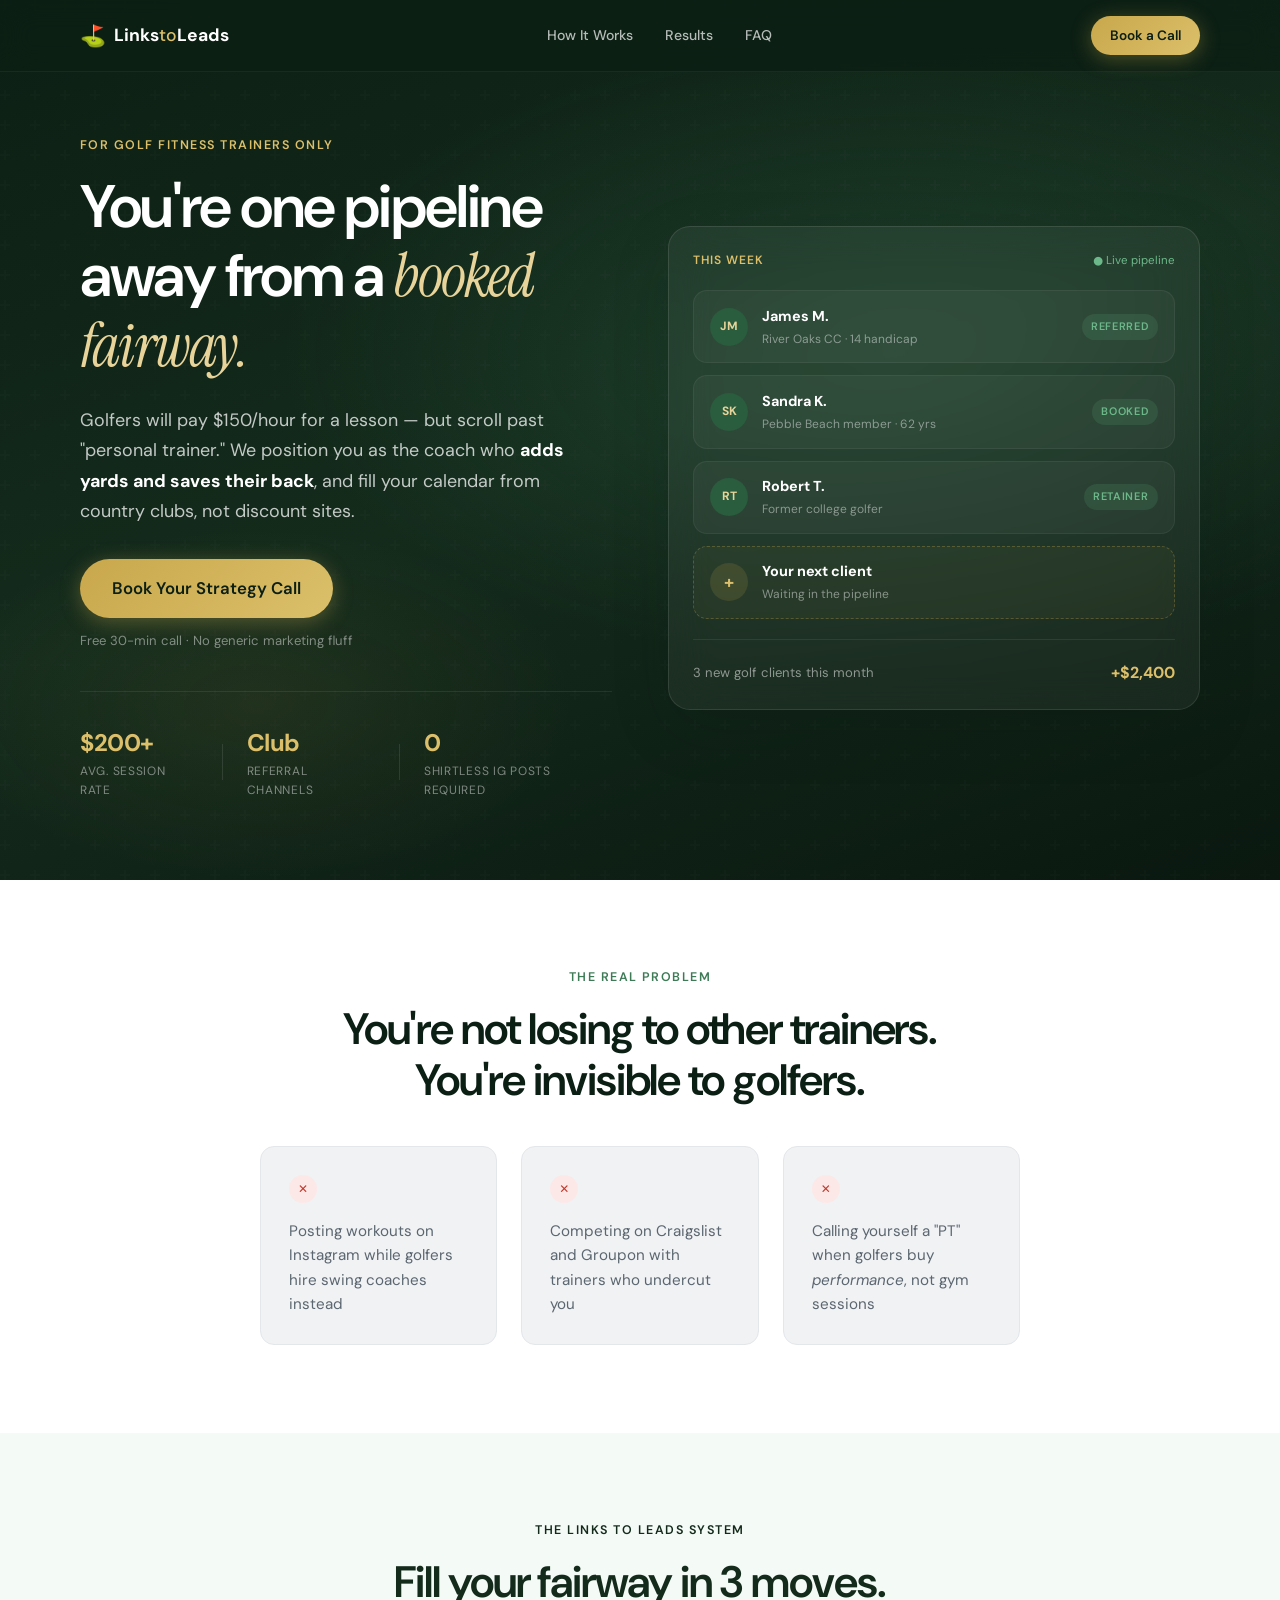
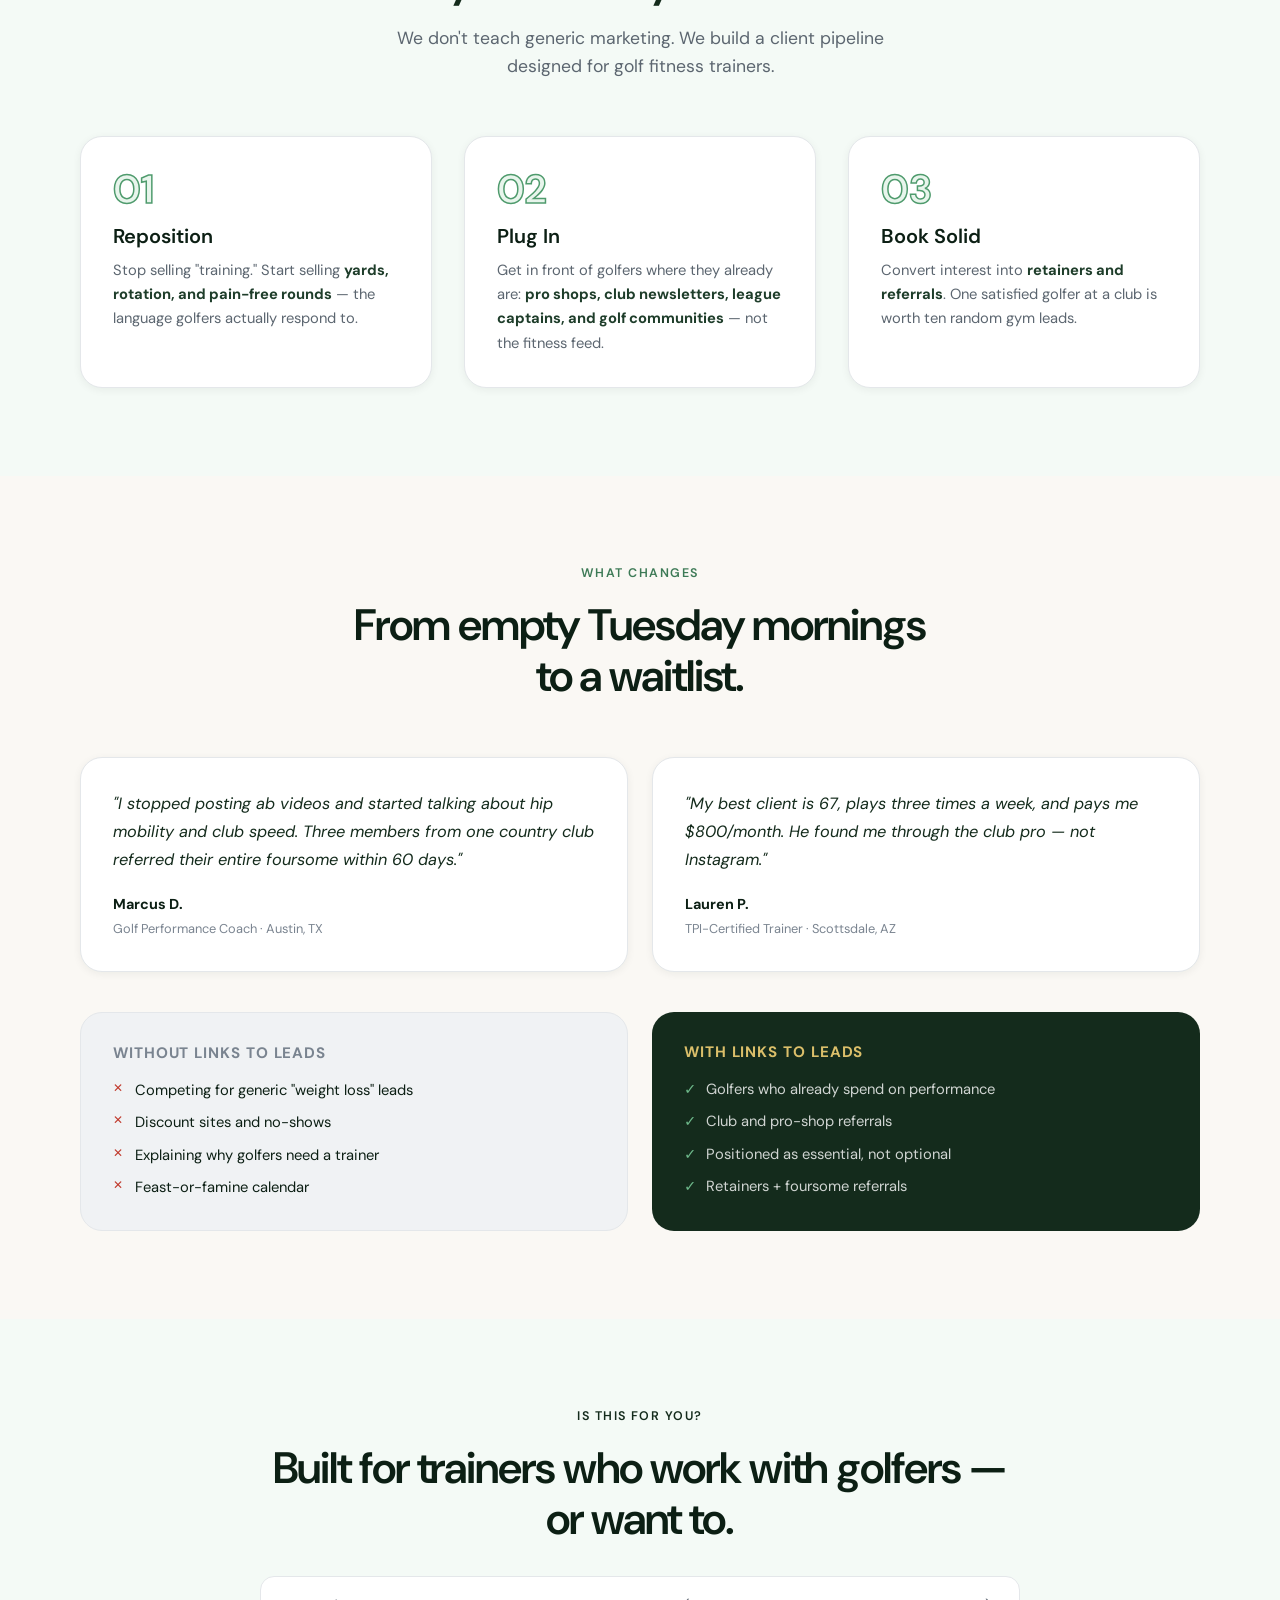
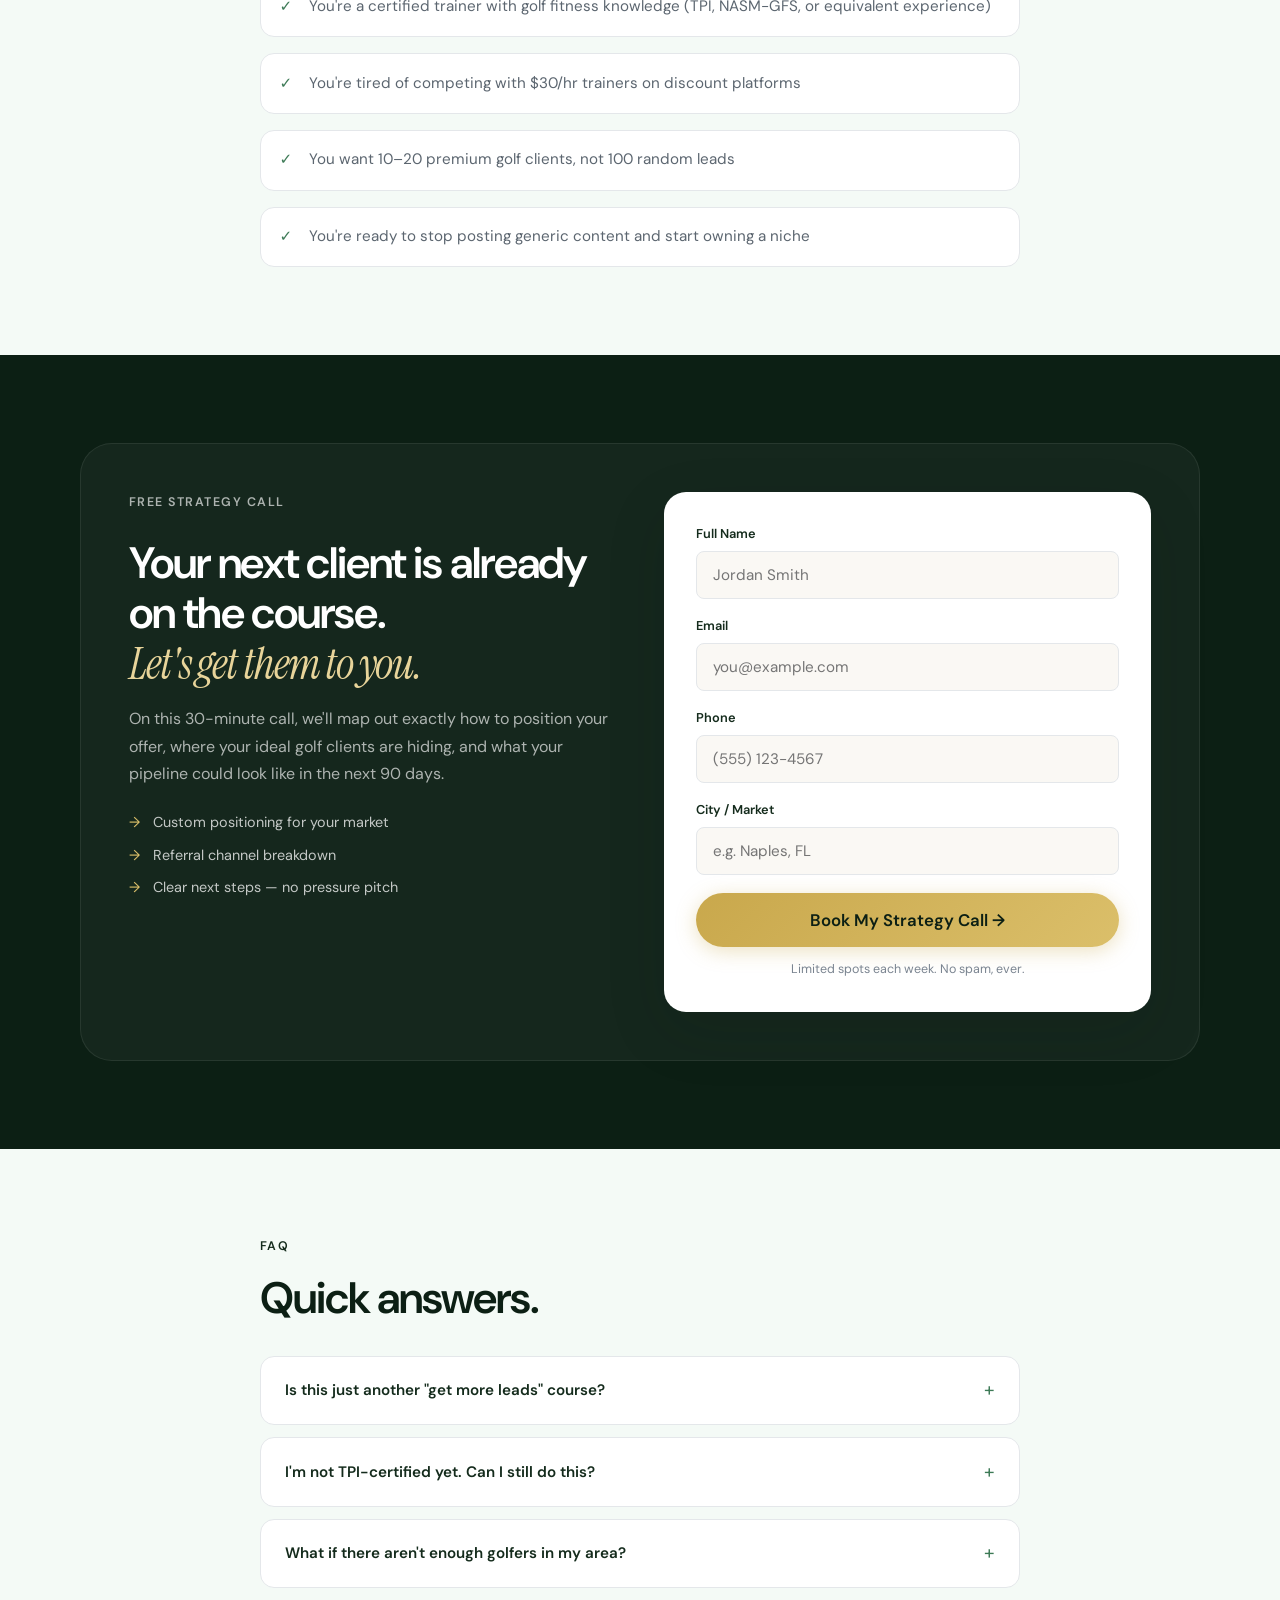
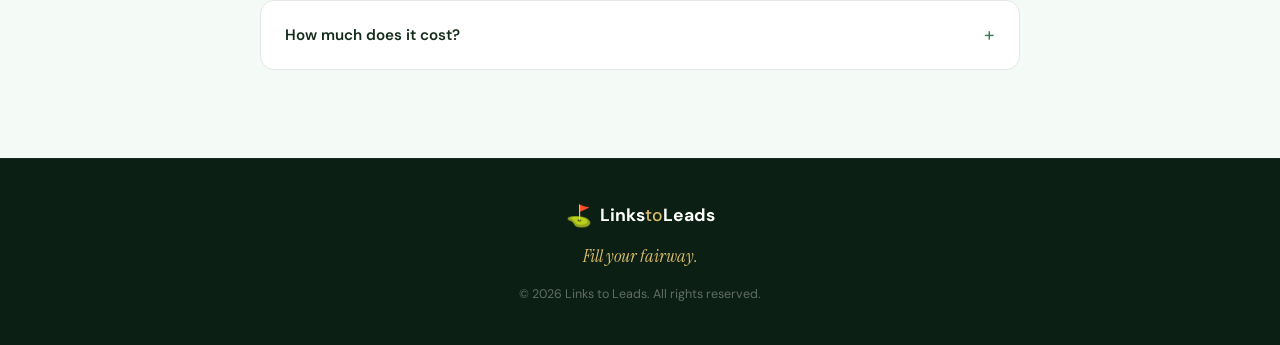
==== index.html @ 36ac4deb "Add Links to Leads golf trainer landing page. Static site with Vercel deploy config for public hosti" ====
<!DOCTYPE html>
<html lang="en">
<head>
  <meta charset="UTF-8" />
  <meta name="viewport" content="width=device-width, initial-scale=1.0" />
  <meta name="description" content="Links to Leads helps golf fitness trainers fill their roster with golfers who pay premium — from country clubs, not Craigslist." />
  <title>Links to Leads — Fill Your Fairway</title>
  <link rel="preconnect" href="https://fonts.googleapis.com" />
  <link rel="preconnect" href="https://fonts.gstatic.com" crossorigin />
  <link href="https://fonts.googleapis.com/css2?family=DM+Sans:ital,opsz,wght@0,9..40,400;0,9..40,500;0,9..40,600;0,9..40,700;1,9..40,400&family=Instrument+Serif:ital@0;1&display=swap" rel="stylesheet" />
  <link rel="stylesheet" href="styles.css" />
</head>
<body>
  <header class="site-header">
    <div class="container header-inner">
      <a href="#" class="logo">
        <span class="logo-mark" aria-hidden="true">⛳</span>
        <span class="logo-text">Links<span class="logo-accent">to</span>Leads</span>
      </a>
      <nav class="nav" aria-label="Primary">
        <a href="#how-it-works">How It Works</a>
        <a href="#proof">Results</a>
        <a href="#faq">FAQ</a>
      </nav>
      <a href="#book" class="btn btn-sm btn-primary header-cta">Book a Call</a>
    </div>
  </header>

  <main>
    <!-- Hero -->
    <section class="hero">
      <div class="hero-bg" aria-hidden="true"></div>
      <div class="container hero-grid">
        <div class="hero-copy">
          <p class="eyebrow">For Golf Fitness Trainers Only</p>
          <h1>You're one pipeline away from a <em>booked fairway.</em></h1>
          <p class="hero-sub">
            Golfers will pay $150/hour for a lesson — but scroll past "personal trainer."
            We position you as the coach who <strong>adds yards and saves their back</strong>,
            and fill your calendar from country clubs, not discount sites.
          </p>
          <div class="hero-cta">
            <a href="#book" class="btn btn-primary btn-lg">Book Your Strategy Call</a>
            <p class="cta-note">Free 30-min call · No generic marketing fluff</p>
          </div>
          <div class="hero-stats">
            <div class="stat">
              <span class="stat-num">$200+</span>
              <span class="stat-label">avg. session rate</span>
            </div>
            <div class="stat-divider" aria-hidden="true"></div>
            <div class="stat">
              <span class="stat-num">Club</span>
              <span class="stat-label">referral channels</span>
            </div>
            <div class="stat-divider" aria-hidden="true"></div>
            <div class="stat">
              <span class="stat-num">0</span>
              <span class="stat-label">shirtless IG posts required</span>
            </div>
          </div>
        </div>
        <div class="hero-visual">
          <div class="hero-card">
            <div class="card-header">
              <span class="card-badge">This Week</span>
              <span class="card-live">● Live pipeline</span>
            </div>
            <ul class="lead-list">
              <li>
                <span class="lead-avatar">JM</span>
                <div class="lead-info">
                  <strong>James M.</strong>
                  <span>River Oaks CC · 14 handicap</span>
                </div>
                <span class="lead-tag">Referred</span>
              </li>
              <li>
                <span class="lead-avatar">SK</span>
                <div class="lead-info">
                  <strong>Sandra K.</strong>
                  <span>Pebble Beach member · 62 yrs</span>
                </div>
                <span class="lead-tag">Booked</span>
              </li>
              <li>
                <span class="lead-avatar">RT</span>
                <div class="lead-info">
                  <strong>Robert T.</strong>
                  <span>Former college golfer</span>
                </div>
                <span class="lead-tag">Retainer</span>
              </li>
              <li class="lead-ghost">
                <span class="lead-avatar">+</span>
                <div class="lead-info">
                  <strong>Your next client</strong>
                  <span>Waiting in the pipeline</span>
                </div>
              </li>
            </ul>
            <div class="card-footer">
              <span>3 new golf clients this month</span>
              <span class="card-revenue">+$2,400</span>
            </div>
          </div>
        </div>
      </div>
    </section>

    <!-- Problem -->
    <section class="problem section">
      <div class="container narrow">
        <p class="eyebrow eyebrow-dark">The Real Problem</p>
        <h2>You're not losing to other trainers.<br />You're invisible to golfers.</h2>
        <div class="problem-grid">
          <div class="problem-card">
            <span class="problem-icon" aria-hidden="true">✕</span>
            <p>Posting workouts on Instagram while golfers hire swing coaches instead</p>
          </div>
          <div class="problem-card">
            <span class="problem-icon" aria-hidden="true">✕</span>
            <p>Competing on Craigslist and Groupon with trainers who undercut you</p>
          </div>
          <div class="problem-card">
            <span class="problem-icon" aria-hidden="true">✕</span>
            <p>Calling yourself a "PT" when golfers buy <em>performance</em>, not gym sessions</p>
          </div>
        </div>
      </div>
    </section>

    <!-- Solution -->
    <section class="solution section section-alt" id="how-it-works">
      <div class="container">
        <div class="section-head">
          <p class="eyebrow">The Links to Leads System</p>
          <h2>Fill your fairway in 3 moves.</h2>
          <p class="section-sub">We don't teach generic marketing. We build a client pipeline designed for golf fitness trainers.</p>
        </div>
        <div class="steps">
          <article class="step">
            <span class="step-num">01</span>
            <h3>Reposition</h3>
            <p>Stop selling "training." Start selling <strong>yards, rotation, and pain-free rounds</strong> — the language golfers actually respond to.</p>
          </article>
          <article class="step">
            <span class="step-num">02</span>
            <h3>Plug In</h3>
            <p>Get in front of golfers where they already are: <strong>pro shops, club newsletters, league captains, and golf communities</strong> — not the fitness feed.</p>
          </article>
          <article class="step">
            <span class="step-num">03</span>
            <h3>Book Solid</h3>
            <p>Convert interest into <strong>retainers and referrals</strong>. One satisfied golfer at a club is worth ten random gym leads.</p>
          </article>
        </div>
      </div>
    </section>

    <!-- Social proof -->
    <section class="proof section" id="proof">
      <div class="container">
        <div class="section-head">
          <p class="eyebrow eyebrow-dark">What Changes</p>
          <h2>From empty Tuesday mornings<br />to a waitlist.</h2>
        </div>
        <div class="proof-grid">
          <blockquote class="testimonial">
            <p>"I stopped posting ab videos and started talking about hip mobility and club speed. Three members from one country club referred their entire foursome within 60 days."</p>
            <footer>
              <strong>Marcus D.</strong>
              <span>Golf Performance Coach · Austin, TX</span>
            </footer>
          </blockquote>
          <blockquote class="testimonial">
            <p>"My best client is 67, plays three times a week, and pays me $800/month. He found me through the club pro — not Instagram."</p>
            <footer>
              <strong>Lauren P.</strong>
              <span>TPI-Certified Trainer · Scottsdale, AZ</span>
            </footer>
          </blockquote>
        </div>
        <div class="compare">
          <div class="compare-col compare-before">
            <h4>Without Links to Leads</h4>
            <ul>
              <li>Competing for generic "weight loss" leads</li>
              <li>Discount sites and no-shows</li>
              <li>Explaining why golfers need a trainer</li>
              <li>Feast-or-famine calendar</li>
            </ul>
          </div>
          <div class="compare-col compare-after">
            <h4>With Links to Leads</h4>
            <ul>
              <li>Golfers who already spend on performance</li>
              <li>Club and pro-shop referrals</li>
              <li>Positioned as essential, not optional</li>
              <li>Retainers + foursome referrals</li>
            </ul>
          </div>
        </div>
      </div>
    </section>

    <!-- Who it's for -->
    <section class="audience section section-alt">
      <div class="container narrow">
        <p class="eyebrow">Is This For You?</p>
        <h2>Built for trainers who work with golfers —<br />or want to.</h2>
        <ul class="check-list">
          <li>You're a certified trainer with golf fitness knowledge (TPI, NASM-GFS, or equivalent experience)</li>
          <li>You're tired of competing with $30/hr trainers on discount platforms</li>
          <li>You want 10–20 premium golf clients, not 100 random leads</li>
          <li>You're ready to stop posting generic content and start owning a niche</li>
        </ul>
      </div>
    </section>

    <!-- CTA / Book -->
    <section class="cta-section section" id="book">
      <div class="container">
        <div class="cta-card">
          <div class="cta-copy">
            <p class="eyebrow">Free Strategy Call</p>
            <h2>Your next client is already on the course.<br /><em>Let's get them to you.</em></h2>
            <p>On this 30-minute call, we'll map out exactly how to position your offer, where your ideal golf clients are hiding, and what your pipeline could look like in the next 90 days.</p>
            <ul class="cta-perks">
              <li>Custom positioning for your market</li>
              <li>Referral channel breakdown</li>
              <li>Clear next steps — no pressure pitch</li>
            </ul>
          </div>
          <form class="book-form" id="book-form" action="#" method="POST">
            <div class="form-group">
              <label for="name">Full Name</label>
              <input type="text" id="name" name="name" placeholder="Jordan Smith" required />
            </div>
            <div class="form-group">
              <label for="email">Email</label>
              <input type="email" id="email" name="email" placeholder="you@example.com" required />
            </div>
            <div class="form-group">
              <label for="phone">Phone</label>
              <input type="tel" id="phone" name="phone" placeholder="(555) 123-4567" />
            </div>
            <div class="form-group">
              <label for="location">City / Market</label>
              <input type="text" id="location" name="location" placeholder="e.g. Naples, FL" required />
            </div>
            <button type="submit" class="btn btn-primary btn-lg btn-full">Book My Strategy Call →</button>
            <p class="form-note">Limited spots each week. No spam, ever.</p>
          </form>
        </div>
      </div>
    </section>

    <!-- FAQ -->
    <section class="faq section section-alt" id="faq">
      <div class="container narrow">
        <p class="eyebrow eyebrow-dark">FAQ</p>
        <h2>Quick answers.</h2>
        <div class="faq-list">
          <details class="faq-item">
            <summary>Is this just another "get more leads" course?</summary>
            <p>No. Links to Leads is a done-with-you system built specifically for golf fitness trainers. We focus on positioning, referral channels, and conversion — not posting more Reels.</p>
          </details>
          <details class="faq-item">
            <summary>I'm not TPI-certified yet. Can I still do this?</summary>
            <p>If you understand golf movement, rotation, and injury prevention — yes. Certification helps, but positioning and pipeline matter more than another credential on the wall.</p>
          </details>
          <details class="faq-item">
            <summary>What if there aren't enough golfers in my area?</summary>
            <p>Almost every market has private clubs, public courses, and leagues. On your strategy call, we'll assess your local opportunity honestly — no false promises.</p>
          </details>
          <details class="faq-item">
            <summary>How much does it cost?</summary>
            <p>The strategy call is free. If we're a fit, we'll walk you through options on the call. No hidden fees, no bait-and-switch.</p>
          </details>
        </div>
      </div>
    </section>
  </main>

  <footer class="site-footer">
    <div class="container footer-inner">
      <a href="#" class="logo logo-footer">
        <span class="logo-mark" aria-hidden="true">⛳</span>
        <span class="logo-text">Links<span class="logo-accent">to</span>Leads</span>
      </a>
      <p class="footer-tagline">Fill your fairway.</p>
      <p class="footer-copy">© 2026 Links to Leads. All rights reserved.</p>
    </div>
  </footer>

  <script src="script.js"></script>
</body>
</html>
---- styles.css ----
/* ── Links to Leads — Golf Trainer Landing Page ── */

:root {
  --green-950: #0c1f14;
  --green-900: #142b1c;
  --green-800: #1e3d2a;
  --green-700: #2a5c3e;
  --green-600: #3d7a56;
  --green-500: #4f9b6d;
  --green-400: #6db88a;
  --green-100: #e8f5ec;
  --green-50: #f4faf6;

  --gold-500: #c9a84c;
  --gold-400: #dbbf6a;
  --gold-300: #e8d49a;

  --cream: #faf8f4;
  --white: #ffffff;
  --gray-600: #5c6670;
  --gray-500: #7a8490;
  --gray-300: #c8cdd2;
  --gray-200: #e4e7ea;
  --gray-100: #f0f2f4;

  --font-sans: "DM Sans", system-ui, sans-serif;
  --font-serif: "Instrument Serif", Georgia, serif;

  --radius-sm: 8px;
  --radius-md: 14px;
  --radius-lg: 22px;
  --radius-xl: 32px;

  --shadow-sm: 0 2px 8px rgba(12, 31, 20, 0.06);
  --shadow-md: 0 8px 30px rgba(12, 31, 20, 0.1);
  --shadow-lg: 0 20px 60px rgba(12, 31, 20, 0.14);

  --header-h: 72px;
}

*, *::before, *::after {
  box-sizing: border-box;
  margin: 0;
  padding: 0;
}

html {
  scroll-behavior: smooth;
  -webkit-font-smoothing: antialiased;
}

body {
  font-family: var(--font-sans);
  font-size: 1rem;
  line-height: 1.6;
  color: var(--green-950);
  background: var(--cream);
}

img { max-width: 100%; display: block; }

a {
  color: inherit;
  text-decoration: none;
}

.container {
  width: min(1120px, calc(100% - 2.5rem));
  margin-inline: auto;
}

.narrow {
  width: min(760px, calc(100% - 2.5rem));
  margin-inline: auto;
}

/* ── Typography ── */

.eyebrow {
  font-size: 0.78rem;
  font-weight: 600;
  letter-spacing: 0.12em;
  text-transform: uppercase;
  color: var(--gold-400);
  margin-bottom: 1rem;
}

.eyebrow-dark {
  color: var(--green-600);
}

h1, h2, h3, h4 {
  line-height: 1.15;
  font-weight: 600;
}

h1 {
  font-size: clamp(2.4rem, 5.5vw, 3.75rem);
  letter-spacing: -0.03em;
  color: var(--white);
}

h1 em,
h2 em {
  font-family: var(--font-serif);
  font-style: italic;
  font-weight: 400;
  color: var(--gold-300);
}

h2 {
  font-size: clamp(1.85rem, 4vw, 2.75rem);
  letter-spacing: -0.025em;
  margin-bottom: 1rem;
}

h3 {
  font-size: 1.25rem;
  margin-bottom: 0.6rem;
}

h4 {
  font-size: 0.95rem;
  font-weight: 700;
  text-transform: uppercase;
  letter-spacing: 0.06em;
  margin-bottom: 1rem;
}

.section-sub {
  font-size: 1.1rem;
  color: rgba(255, 255, 255, 0.72);
  max-width: 540px;
  margin-inline: auto;
}

/* ── Buttons ── */

.btn {
  display: inline-flex;
  align-items: center;
  justify-content: center;
  gap: 0.4rem;
  font-family: var(--font-sans);
  font-weight: 600;
  font-size: 0.95rem;
  border: none;
  border-radius: 100px;
  cursor: pointer;
  transition: transform 0.2s, box-shadow 0.2s, background 0.2s;
}

.btn:hover {
  transform: translateY(-2px);
}

.btn-primary {
  background: linear-gradient(135deg, var(--gold-500), var(--gold-400));
  color: var(--green-950);
  box-shadow: 0 4px 20px rgba(201, 168, 76, 0.35);
}

.btn-primary:hover {
  box-shadow: 0 8px 30px rgba(201, 168, 76, 0.45);
}

.btn-sm {
  padding: 0.55rem 1.2rem;
  font-size: 0.85rem;
}

.btn-lg {
  padding: 1rem 2rem;
  font-size: 1.05rem;
}

.btn-full {
  width: 100%;
}

/* ── Header ── */

.site-header {
  position: fixed;
  top: 0;
  left: 0;
  right: 0;
  z-index: 100;
  height: var(--header-h);
  background: rgba(12, 31, 20, 0.88);
  backdrop-filter: blur(14px);
  border-bottom: 1px solid rgba(255, 255, 255, 0.06);
}

.header-inner {
  display: flex;
  align-items: center;
  justify-content: space-between;
  height: 100%;
  gap: 1.5rem;
}

.logo {
  display: flex;
  align-items: center;
  gap: 0.5rem;
  font-weight: 700;
  font-size: 1.1rem;
  color: var(--white);
  flex-shrink: 0;
}

.logo-mark {
  font-size: 1.3rem;
}

.logo-accent {
  color: var(--gold-400);
  font-weight: 500;
}

.nav {
  display: flex;
  gap: 2rem;
}

.nav a {
  font-size: 0.88rem;
  font-weight: 500;
  color: rgba(255, 255, 255, 0.7);
  transition: color 0.2s;
}

.nav a:hover {
  color: var(--white);
}

.header-cta {
  flex-shrink: 0;
}

/* ── Hero ── */

.hero {
  position: relative;
  padding: calc(var(--header-h) + 4rem) 0 5rem;
  overflow: hidden;
  background: var(--green-950);
}

.hero-bg {
  position: absolute;
  inset: 0;
  background:
    radial-gradient(ellipse 80% 60% at 70% 40%, rgba(61, 122, 86, 0.25) 0%, transparent 60%),
    radial-gradient(ellipse 50% 40% at 20% 80%, rgba(201, 168, 76, 0.08) 0%, transparent 50%),
    linear-gradient(160deg, var(--green-950) 0%, var(--green-900) 50%, #0a1810 100%);
}

.hero-bg::after {
  content: "";
  position: absolute;
  inset: 0;
  background-image: url("data:image/svg+xml,%3Csvg width='60' height='60' viewBox='0 0 60 60' xmlns='http://www.w3.org/2000/svg'%3E%3Cg fill='none' fill-rule='evenodd'%3E%3Cg fill='%23ffffff' fill-opacity='0.02'%3E%3Cpath d='M36 34v-4h-2v4h-4v2h4v4h2v-4h4v-2h-4zm0-30V0h-2v4h-4v2h4v4h2V6h4V4h-4zM6 34v-4H4v4H0v2h4v4h2v-4h4v-2H6zM6 4V0H4v4H0v2h4v4h2V6h4V4H6z'/%3E%3C/g%3E%3C/g%3E%3C/svg%3E");
  opacity: 0.6;
}

.hero-grid {
  position: relative;
  display: grid;
  grid-template-columns: 1fr 1fr;
  gap: 3.5rem;
  align-items: center;
}

.hero-sub {
  font-size: 1.12rem;
  color: rgba(255, 255, 255, 0.75);
  margin: 1.5rem 0 2rem;
  max-width: 520px;
  line-height: 1.7;
}

.hero-sub strong {
  color: var(--white);
}

.hero-cta {
  margin-bottom: 2.5rem;
}

.cta-note {
  margin-top: 0.75rem;
  font-size: 0.82rem;
  color: rgba(255, 255, 255, 0.45);
}

.hero-stats {
  display: flex;
  align-items: center;
  gap: 1.5rem;
  padding-top: 2rem;
  border-top: 1px solid rgba(255, 255, 255, 0.08);
}

.stat {
  display: flex;
  flex-direction: column;
}

.stat-num {
  font-size: 1.5rem;
  font-weight: 700;
  color: var(--gold-400);
  letter-spacing: -0.02em;
}

.stat-label {
  font-size: 0.75rem;
  color: rgba(255, 255, 255, 0.45);
  text-transform: uppercase;
  letter-spacing: 0.06em;
}

.stat-divider {
  width: 1px;
  height: 36px;
  background: rgba(255, 255, 255, 0.1);
}

/* Hero card */

.hero-card {
  background: rgba(255, 255, 255, 0.05);
  border: 1px solid rgba(255, 255, 255, 0.1);
  border-radius: var(--radius-lg);
  padding: 1.5rem;
  backdrop-filter: blur(20px);
  box-shadow: var(--shadow-lg);
}

.card-header {
  display: flex;
  justify-content: space-between;
  align-items: center;
  margin-bottom: 1.25rem;
}

.card-badge {
  font-size: 0.75rem;
  font-weight: 600;
  text-transform: uppercase;
  letter-spacing: 0.08em;
  color: var(--gold-400);
}

.card-live {
  font-size: 0.72rem;
  color: var(--green-400);
}

.lead-list {
  list-style: none;
  display: flex;
  flex-direction: column;
  gap: 0.75rem;
}

.lead-list li {
  display: flex;
  align-items: center;
  gap: 0.85rem;
  padding: 0.85rem 1rem;
  background: rgba(255, 255, 255, 0.04);
  border-radius: var(--radius-md);
  border: 1px solid rgba(255, 255, 255, 0.06);
}

.lead-avatar {
  width: 38px;
  height: 38px;
  border-radius: 50%;
  background: var(--green-700);
  color: var(--gold-300);
  font-size: 0.75rem;
  font-weight: 700;
  display: flex;
  align-items: center;
  justify-content: center;
  flex-shrink: 0;
}

.lead-info {
  flex: 1;
  display: flex;
  flex-direction: column;
  gap: 0.1rem;
}

.lead-info strong {
  font-size: 0.9rem;
  color: var(--white);
}

.lead-info span {
  font-size: 0.75rem;
  color: rgba(255, 255, 255, 0.45);
}

.lead-tag {
  font-size: 0.68rem;
  font-weight: 600;
  text-transform: uppercase;
  letter-spacing: 0.06em;
  padding: 0.25rem 0.6rem;
  border-radius: 100px;
  background: rgba(79, 155, 109, 0.2);
  color: var(--green-400);
}

.lead-ghost {
  border-style: dashed !important;
  border-color: rgba(201, 168, 76, 0.3) !important;
  background: rgba(201, 168, 76, 0.05) !important;
}

.lead-ghost .lead-avatar {
  background: rgba(201, 168, 76, 0.15);
  color: var(--gold-400);
  font-size: 1.1rem;
}

.card-footer {
  display: flex;
  justify-content: space-between;
  align-items: center;
  margin-top: 1.25rem;
  padding-top: 1.25rem;
  border-top: 1px solid rgba(255, 255, 255, 0.08);
  font-size: 0.82rem;
  color: rgba(255, 255, 255, 0.5);
}

.card-revenue {
  font-weight: 700;
  color: var(--gold-400);
  font-size: 1rem;
}

/* ── Sections ── */

.section {
  padding: 5.5rem 0;
}

.section-alt {
  background: var(--green-50);
}

.section-head {
  text-align: center;
  margin-bottom: 3.5rem;
}

.section-alt .section-head h2,
.section-alt .eyebrow {
  color: var(--green-900);
}

.section-alt .section-sub {
  color: var(--gray-600);
}

/* ── Problem ── */

.problem {
  background: var(--white);
  text-align: center;
}

.problem h2 {
  margin-bottom: 2.5rem;
}

.problem-grid {
  display: grid;
  grid-template-columns: repeat(3, 1fr);
  gap: 1.5rem;
  text-align: left;
}

.problem-card {
  padding: 1.75rem;
  background: var(--gray-100);
  border-radius: var(--radius-md);
  border: 1px solid var(--gray-200);
}

.problem-icon {
  display: inline-flex;
  width: 28px;
  height: 28px;
  align-items: center;
  justify-content: center;
  background: #fde8e8;
  color: #c0392b;
  border-radius: 50%;
  font-size: 0.75rem;
  font-weight: 700;
  margin-bottom: 1rem;
}

.problem-card p {
  font-size: 0.95rem;
  color: var(--gray-600);
  line-height: 1.6;
}

/* ── Steps ── */

.steps {
  display: grid;
  grid-template-columns: repeat(3, 1fr);
  gap: 2rem;
}

.step {
  padding: 2rem;
  background: var(--white);
  border-radius: var(--radius-lg);
  border: 1px solid var(--gray-200);
  box-shadow: var(--shadow-sm);
  transition: transform 0.25s, box-shadow 0.25s;
}

.step:hover {
  transform: translateY(-4px);
  box-shadow: var(--shadow-md);
}

.step-num {
  display: block;
  font-size: 2.5rem;
  font-weight: 700;
  color: var(--green-100);
  -webkit-text-stroke: 1.5px var(--green-500);
  line-height: 1;
  margin-bottom: 1rem;
}

.step p {
  font-size: 0.92rem;
  color: var(--gray-600);
  line-height: 1.65;
}

.step strong {
  color: var(--green-800);
}

/* ── Proof ── */

.proof-grid {
  display: grid;
  grid-template-columns: 1fr 1fr;
  gap: 1.5rem;
  margin-bottom: 2.5rem;
}

.testimonial {
  padding: 2rem;
  background: var(--white);
  border-radius: var(--radius-lg);
  border: 1px solid var(--gray-200);
  box-shadow: var(--shadow-sm);
}

.testimonial p {
  font-size: 1.02rem;
  line-height: 1.7;
  color: var(--green-900);
  font-style: italic;
  margin-bottom: 1.25rem;
}

.testimonial footer {
  display: flex;
  flex-direction: column;
  gap: 0.15rem;
}

.testimonial footer strong {
  font-size: 0.9rem;
}

.testimonial footer span {
  font-size: 0.8rem;
  color: var(--gray-500);
}

.compare {
  display: grid;
  grid-template-columns: 1fr 1fr;
  gap: 1.5rem;
}

.compare-col {
  padding: 2rem;
  border-radius: var(--radius-lg);
}

.compare-before {
  background: var(--gray-100);
  border: 1px solid var(--gray-200);
}

.compare-before h4 {
  color: var(--gray-500);
}

.compare-after {
  background: var(--green-900);
  color: var(--white);
}

.compare-after h4 {
  color: var(--gold-400);
}

.compare ul {
  list-style: none;
  display: flex;
  flex-direction: column;
  gap: 0.65rem;
}

.compare li {
  font-size: 0.92rem;
  padding-left: 1.4rem;
  position: relative;
  line-height: 1.5;
}

.compare-before li::before {
  content: "✕";
  position: absolute;
  left: 0;
  color: #c0392b;
  font-size: 0.75rem;
  font-weight: 700;
}

.compare-after li::before {
  content: "✓";
  position: absolute;
  left: 0;
  color: var(--green-400);
  font-weight: 700;
}

.compare-after li {
  color: rgba(255, 255, 255, 0.8);
}

/* ── Audience ── */

.audience {
  text-align: center;
}

.check-list {
  list-style: none;
  text-align: left;
  display: flex;
  flex-direction: column;
  gap: 1rem;
  margin-top: 2rem;
}

.check-list li {
  padding: 1.1rem 1.25rem 1.1rem 3rem;
  background: var(--white);
  border-radius: var(--radius-md);
  border: 1px solid var(--gray-200);
  font-size: 0.95rem;
  color: var(--gray-600);
  position: relative;
  line-height: 1.55;
}

.check-list li::before {
  content: "✓";
  position: absolute;
  left: 1.15rem;
  top: 1.1rem;
  color: var(--green-600);
  font-weight: 700;
}

/* ── CTA / Form ── */

.cta-section {
  background: var(--green-950);
}

.cta-card {
  display: grid;
  grid-template-columns: 1fr 1fr;
  gap: 3rem;
  align-items: start;
  padding: 3rem;
  background: rgba(255, 255, 255, 0.04);
  border: 1px solid rgba(255, 255, 255, 0.08);
  border-radius: var(--radius-xl);
}

.cta-copy h2 {
  color: var(--white);
  margin-bottom: 1rem;
}

.cta-copy p {
  color: rgba(255, 255, 255, 0.65);
  margin-bottom: 1.5rem;
  line-height: 1.7;
}

.cta-perks {
  list-style: none;
  display: flex;
  flex-direction: column;
  gap: 0.6rem;
}

.cta-perks li {
  font-size: 0.9rem;
  color: rgba(255, 255, 255, 0.75);
  padding-left: 1.5rem;
  position: relative;
}

.cta-perks li::before {
  content: "→";
  position: absolute;
  left: 0;
  color: var(--gold-400);
}

.book-form {
  background: var(--white);
  padding: 2rem;
  border-radius: var(--radius-lg);
  box-shadow: var(--shadow-lg);
}

.form-group {
  margin-bottom: 1.1rem;
}

.form-group label {
  display: block;
  font-size: 0.8rem;
  font-weight: 600;
  color: var(--green-900);
  margin-bottom: 0.4rem;
}

.form-group input {
  width: 100%;
  padding: 0.8rem 1rem;
  font-family: var(--font-sans);
  font-size: 0.95rem;
  border: 1.5px solid var(--gray-200);
  border-radius: var(--radius-sm);
  background: var(--cream);
  color: var(--green-950);
  transition: border-color 0.2s, box-shadow 0.2s;
}

.form-group input:focus {
  outline: none;
  border-color: var(--green-500);
  box-shadow: 0 0 0 3px rgba(79, 155, 109, 0.15);
}

.form-note {
  text-align: center;
  font-size: 0.78rem;
  color: var(--gray-500);
  margin-top: 0.85rem;
}

/* ── FAQ ── */

.faq-list {
  margin-top: 2rem;
  display: flex;
  flex-direction: column;
  gap: 0.75rem;
}

.faq-item {
  background: var(--white);
  border: 1px solid var(--gray-200);
  border-radius: var(--radius-md);
  overflow: hidden;
}

.faq-item summary {
  padding: 1.15rem 1.5rem;
  font-weight: 600;
  font-size: 0.95rem;
  cursor: pointer;
  list-style: none;
  display: flex;
  justify-content: space-between;
  align-items: center;
  color: var(--green-900);
  transition: background 0.2s;
}

.faq-item summary::-webkit-details-marker {
  display: none;
}

.faq-item summary::after {
  content: "+";
  font-size: 1.2rem;
  font-weight: 400;
  color: var(--green-600);
  transition: transform 0.2s;
}

.faq-item[open] summary::after {
  transform: rotate(45deg);
}

.faq-item summary:hover {
  background: var(--green-50);
}

.faq-item p {
  padding: 0 1.5rem 1.15rem;
  font-size: 0.92rem;
  color: var(--gray-600);
  line-height: 1.65;
}

/* ── Footer ── */

.site-footer {
  background: var(--green-950);
  border-top: 1px solid rgba(255, 255, 255, 0.06);
  padding: 2.5rem 0;
}

.footer-inner {
  display: flex;
  flex-direction: column;
  align-items: center;
  gap: 0.4rem;
  text-align: center;
}

.logo-footer {
  margin-bottom: 0.25rem;
}

.footer-tagline {
  font-family: var(--font-serif);
  font-style: italic;
  font-size: 1.1rem;
  color: var(--gold-400);
}

.footer-copy {
  font-size: 0.78rem;
  color: rgba(255, 255, 255, 0.35);
  margin-top: 0.5rem;
}

/* ── Scroll reveal ── */

.reveal {
  opacity: 0;
  transform: translateY(24px);
  transition: opacity 0.6s ease, transform 0.6s ease;
}

.reveal.revealed {
  opacity: 1;
  transform: translateY(0);
}

/* ── Responsive ── */

@media (max-width: 900px) {
  .nav { display: none; }

  .hero-grid,
  .steps,
  .proof-grid,
  .compare,
  .cta-card,
  .problem-grid {
    grid-template-columns: 1fr;
  }

  .hero-grid {
    gap: 2.5rem;
  }

  .hero-visual {
    order: -1;
  }

  .hero-stats {
    flex-wrap: wrap;
  }

  .stat-divider {
    display: none;
  }

  .cta-card {
    padding: 2rem 1.5rem;
  }
}

@media (max-width: 480px) {
  .container,
  .narrow {
    width: calc(100% - 1.5rem);
  }

  .hero {
    padding-bottom: 3.5rem;
  }

  .section {
    padding: 4rem 0;
  }

  .header-cta {
    display: none;
  }
}
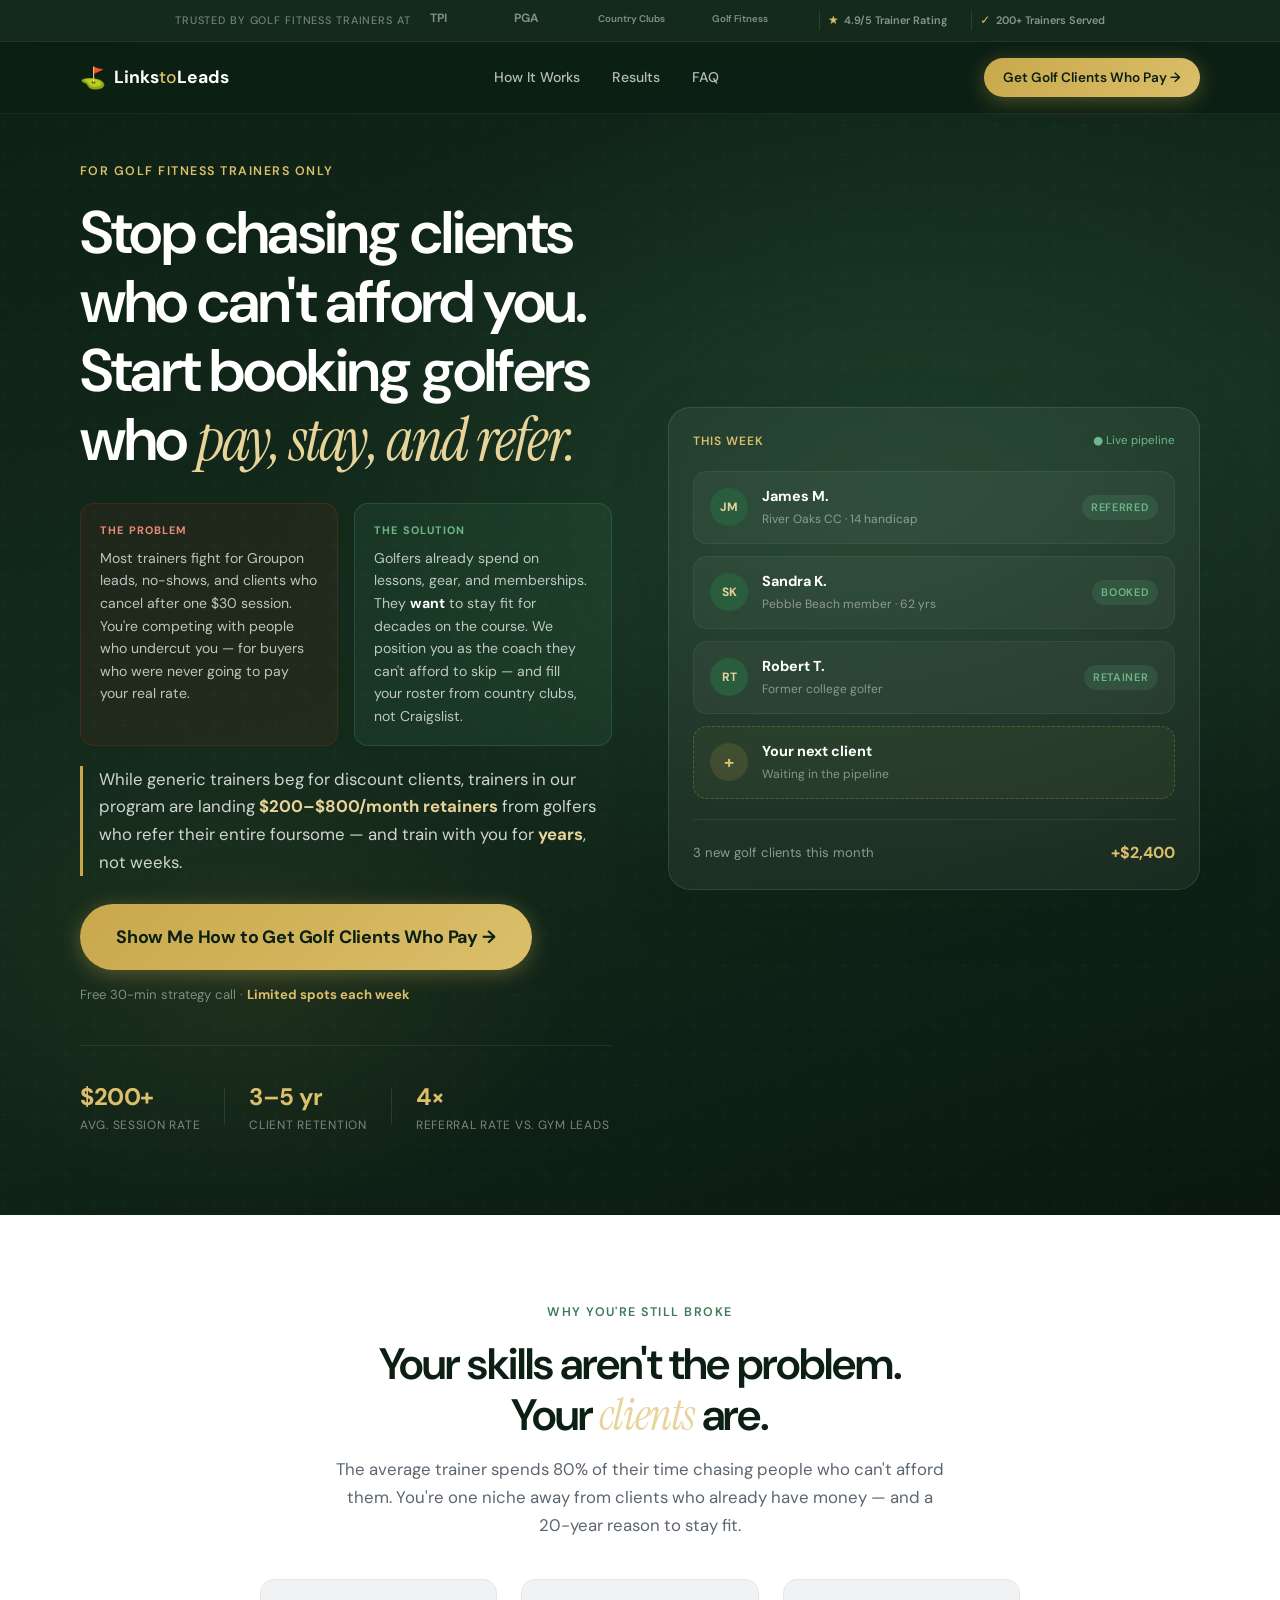
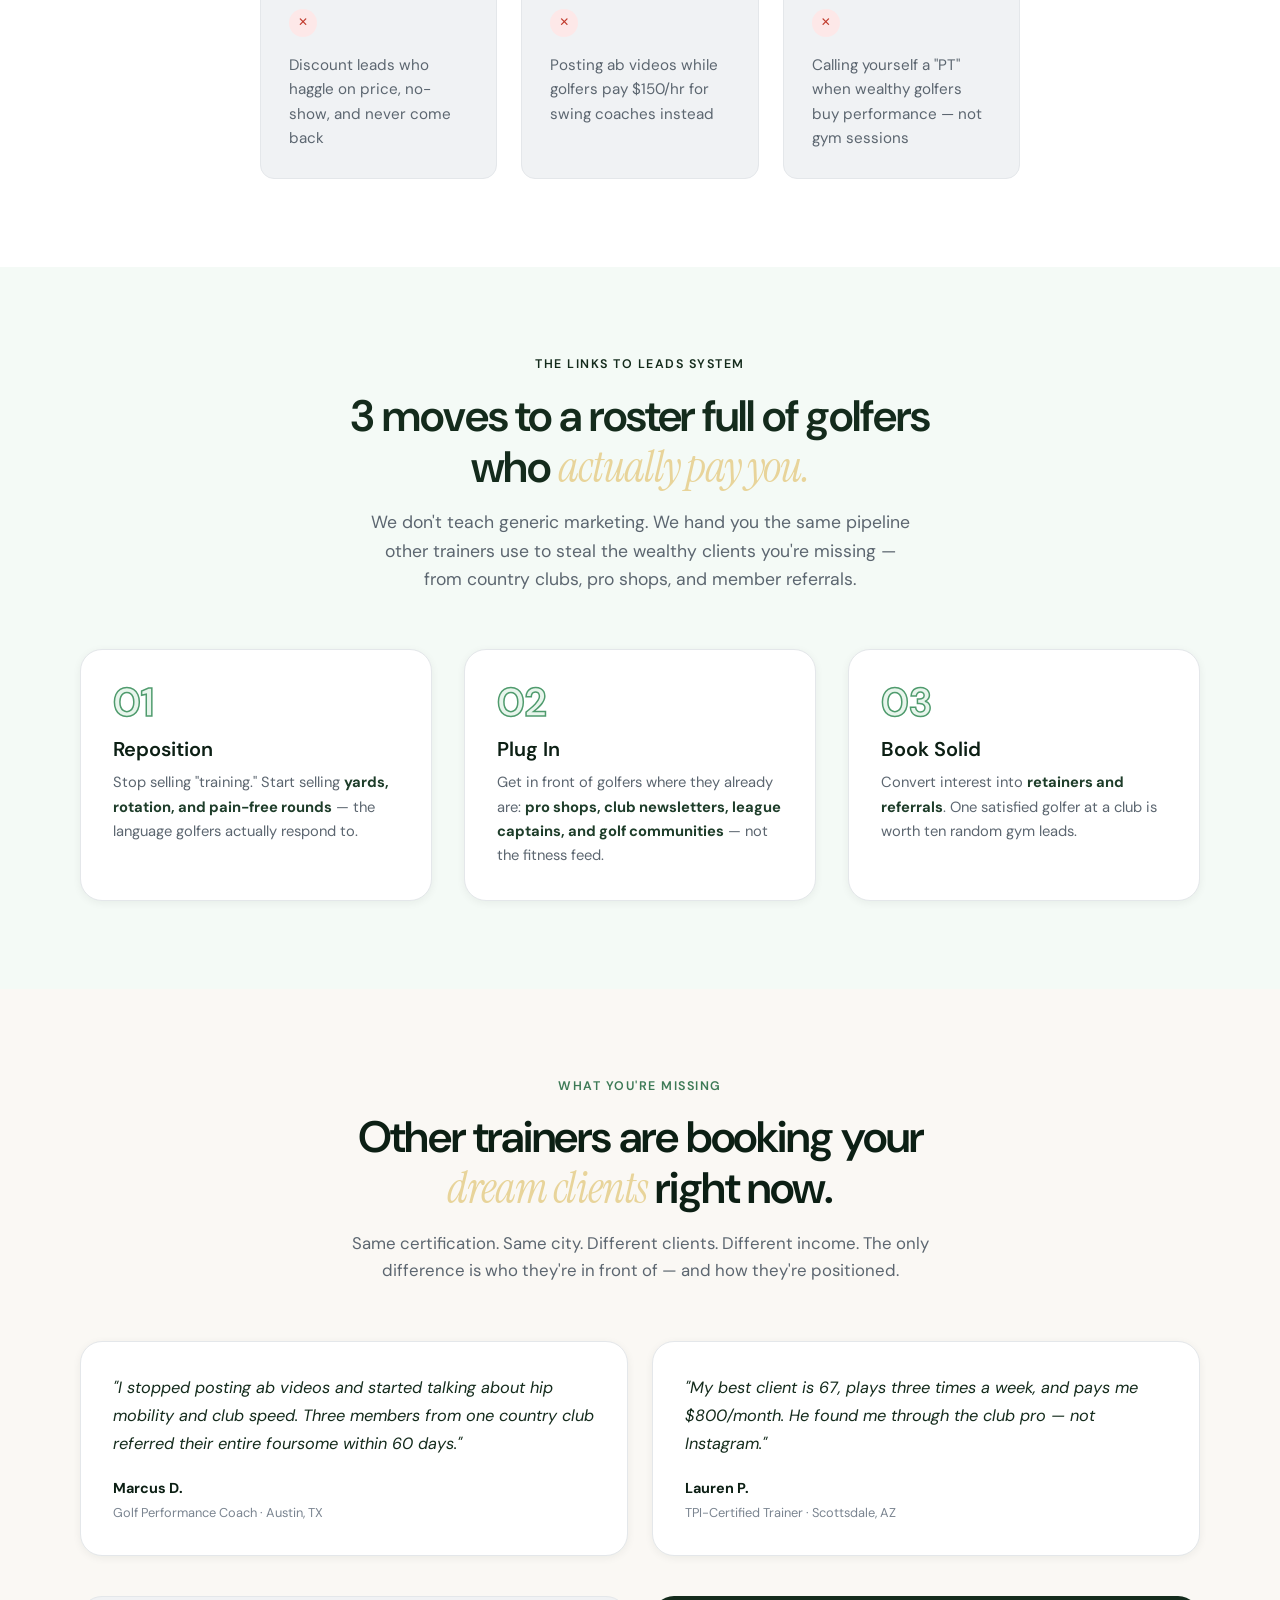
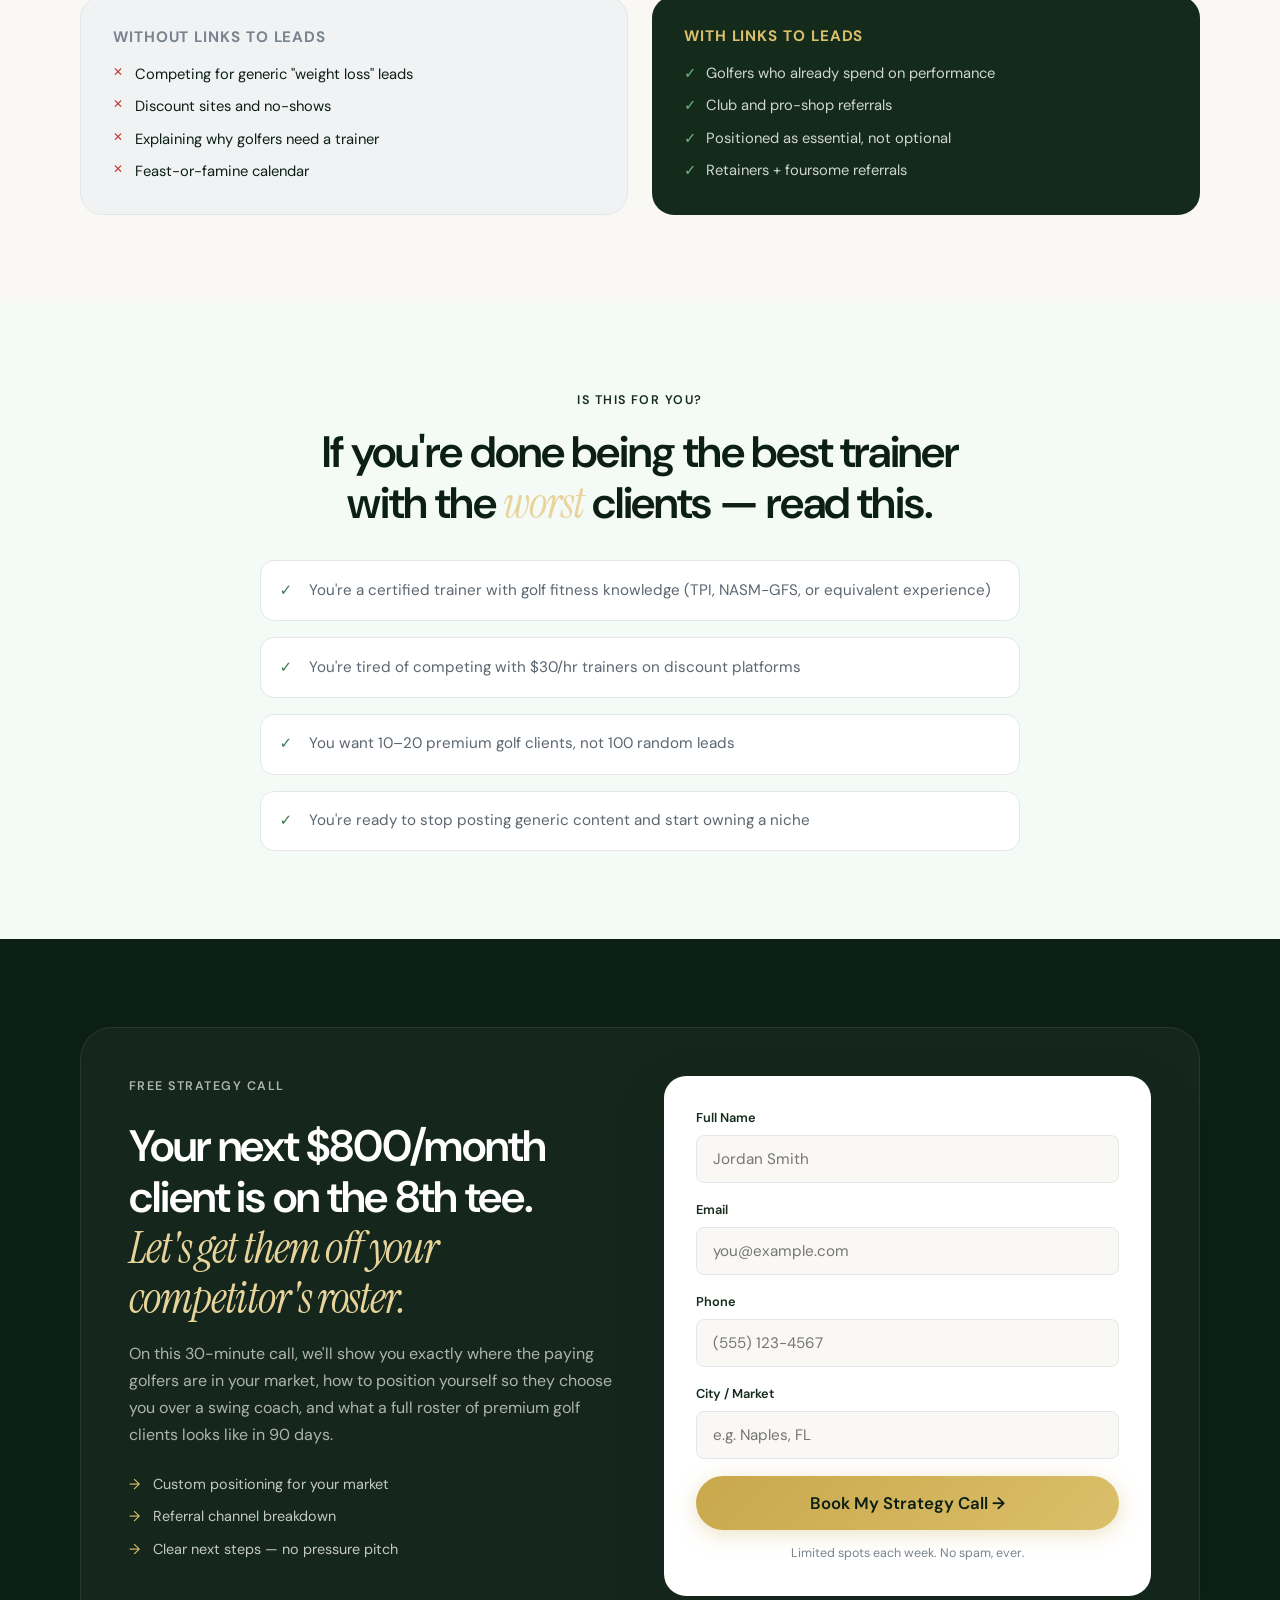
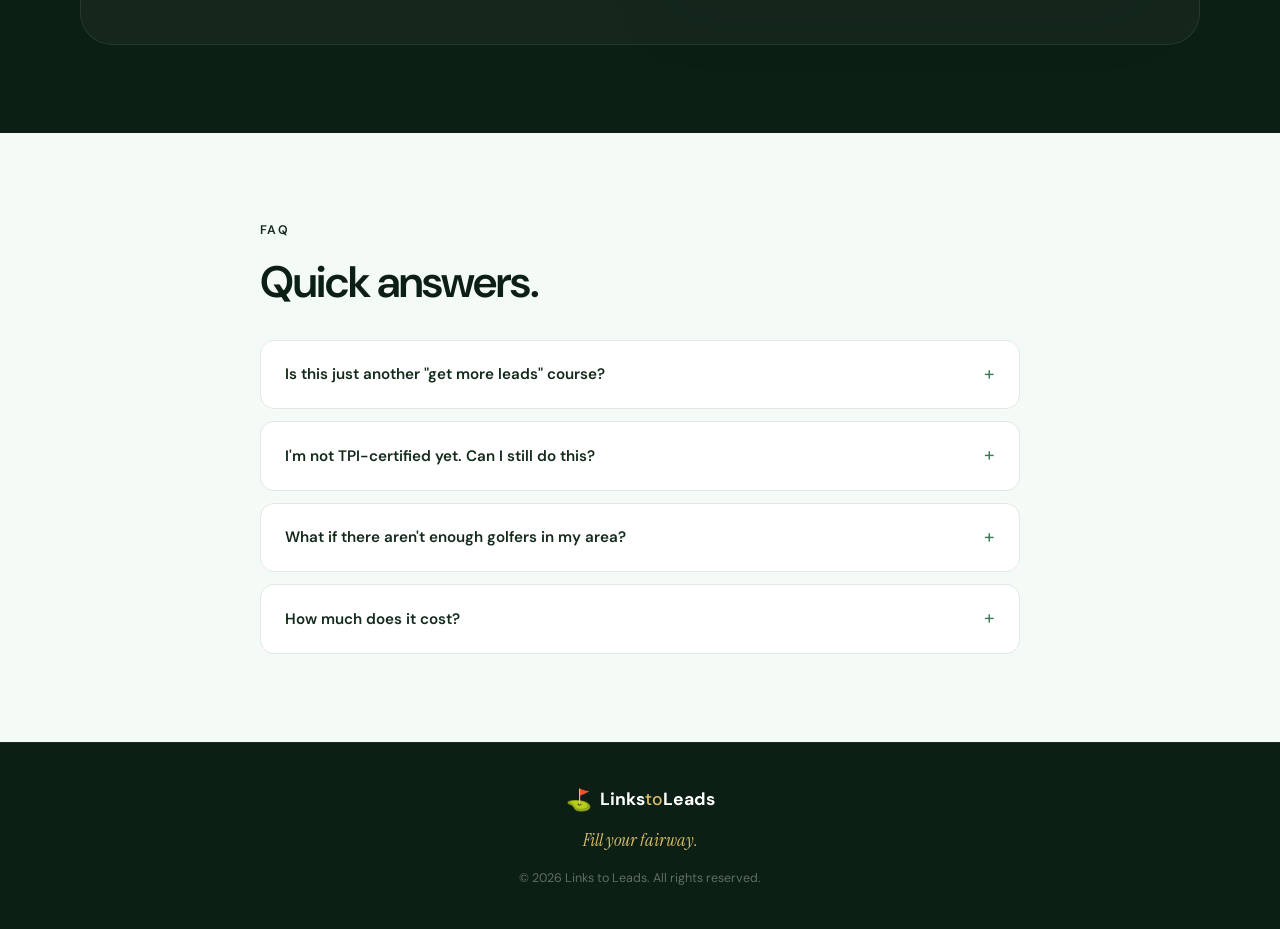
==== commit f5ad058b: "Strengthen hero CTA with problem/solution framing and trust bar. Add certification trust logos above" ====
--- a/index.html
+++ b/index.html
@@ -11,6 +11,35 @@
   <link rel="stylesheet" href="styles.css" />
 </head>
 <body>
+  <!-- Trust bar -->
+  <div class="trust-bar" aria-label="Trusted by golf fitness professionals">
+    <div class="container trust-bar-inner">
+      <span class="trust-label">Trusted by golf fitness trainers at</span>
+      <ul class="trust-logos" aria-label="Partner and certification logos">
+        <li class="trust-logo" title="TPI Certified Trainers">
+          <svg viewBox="0 0 80 24" aria-hidden="true"><text x="0" y="18" fill="currentColor" font-family="DM Sans, sans-serif" font-size="16" font-weight="700">TPI</text></svg>
+        </li>
+        <li class="trust-logo" title="PGA Professionals">
+          <svg viewBox="0 0 80 24" aria-hidden="true"><text x="0" y="18" fill="currentColor" font-family="DM Sans, sans-serif" font-size="16" font-weight="700">PGA</text></svg>
+        </li>
+        <li class="trust-logo" title="Country Clubs">
+          <svg viewBox="0 0 120 24" aria-hidden="true"><text x="0" y="18" fill="currentColor" font-family="DM Sans, sans-serif" font-size="13" font-weight="600">Country Clubs</text></svg>
+        </li>
+        <li class="trust-logo" title="Golf Fitness Alliance">
+          <svg viewBox="0 0 110 24" aria-hidden="true"><text x="0" y="18" fill="currentColor" font-family="DM Sans, sans-serif" font-size="13" font-weight="600">Golf Fitness</text></svg>
+        </li>
+        <li class="trust-badge">
+          <span class="trust-icon" aria-hidden="true">★</span>
+          <span>4.9/5 Trainer Rating</span>
+        </li>
+        <li class="trust-badge">
+          <span class="trust-icon" aria-hidden="true">✓</span>
+          <span>200+ Trainers Served</span>
+        </li>
+      </ul>
+    </div>
+  </div>
+
   <header class="site-header">
     <div class="container header-inner">
       <a href="#" class="logo">
@@ -22,7 +51,7 @@
         <a href="#proof">Results</a>
         <a href="#faq">FAQ</a>
       </nav>
-      <a href="#book" class="btn btn-sm btn-primary header-cta">Book a Call</a>
+      <a href="#book" class="btn btn-sm btn-primary header-cta">Get Golf Clients Who Pay →</a>
     </div>
   </header>
 
@@ -33,16 +62,28 @@
       <div class="container hero-grid">
         <div class="hero-copy">
           <p class="eyebrow">For Golf Fitness Trainers Only</p>
-          <h1>You're one pipeline away from a <em>booked fairway.</em></h1>
-          <p class="hero-sub">
-            Golfers will pay $150/hour for a lesson — but scroll past "personal trainer."
-            We position you as the coach who <strong>adds yards and saves their back</strong>,
-            and fill your calendar from country clubs, not discount sites.
+          <h1>Stop chasing clients who can't afford you. Start booking golfers who <em>pay, stay, and refer.</em></h1>
+
+          <div class="hero-ps">
+            <div class="hero-problem">
+              <span class="ps-label">The Problem</span>
+              <p>Most trainers fight for Groupon leads, no-shows, and clients who cancel after one $30 session. You're competing with people who undercut you — for buyers who were never going to pay your real rate.</p>
+            </div>
+            <div class="hero-solution">
+              <span class="ps-label">The Solution</span>
+              <p>Golfers already spend on lessons, gear, and memberships. They <strong>want</strong> to stay fit for decades on the course. We position you as the coach they can't afford to skip — and fill your roster from country clubs, not Craigslist.</p>
+            </div>
+          </div>
+
+          <p class="hero-greed">
+            While generic trainers beg for discount clients, trainers in our program are landing <strong>$200–$800/month retainers</strong> from golfers who refer their entire foursome — and train with you for <strong>years</strong>, not weeks.
           </p>
+
           <div class="hero-cta">
-            <a href="#book" class="btn btn-primary btn-lg">Book Your Strategy Call</a>
-            <p class="cta-note">Free 30-min call · No generic marketing fluff</p>
-          </div>
+            <a href="#book" class="btn btn-primary btn-xl">Show Me How to Get Golf Clients Who Pay →</a>
+            <p class="cta-note">Free 30-min strategy call · <strong>Limited spots each week</strong></p>
+          </div>
+
           <div class="hero-stats">
             <div class="stat">
               <span class="stat-num">$200+</span>
@@ -50,13 +91,13 @@
             </div>
             <div class="stat-divider" aria-hidden="true"></div>
             <div class="stat">
-              <span class="stat-num">Club</span>
-              <span class="stat-label">referral channels</span>
+              <span class="stat-num">3–5 yr</span>
+              <span class="stat-label">client retention</span>
             </div>
             <div class="stat-divider" aria-hidden="true"></div>
             <div class="stat">
-              <span class="stat-num">0</span>
-              <span class="stat-label">shirtless IG posts required</span>
+              <span class="stat-num">4×</span>
+              <span class="stat-label">referral rate vs. gym leads</span>
             </div>
           </div>
         </div>
@@ -111,20 +152,21 @@
     <!-- Problem -->
     <section class="problem section">
       <div class="container narrow">
-        <p class="eyebrow eyebrow-dark">The Real Problem</p>
-        <h2>You're not losing to other trainers.<br />You're invisible to golfers.</h2>
+        <p class="eyebrow eyebrow-dark">Why You're Still Broke</p>
+        <h2>Your skills aren't the problem.<br />Your <em>clients</em> are.</h2>
+        <p class="section-greed">The average trainer spends 80% of their time chasing people who can't afford them. You're one niche away from clients who already have money — and a 20-year reason to stay fit.</p>
         <div class="problem-grid">
           <div class="problem-card">
             <span class="problem-icon" aria-hidden="true">✕</span>
-            <p>Posting workouts on Instagram while golfers hire swing coaches instead</p>
+            <p>Discount leads who haggle on price, no-show, and never come back</p>
           </div>
           <div class="problem-card">
             <span class="problem-icon" aria-hidden="true">✕</span>
-            <p>Competing on Craigslist and Groupon with trainers who undercut you</p>
+            <p>Posting ab videos while golfers pay $150/hr for swing coaches instead</p>
           </div>
           <div class="problem-card">
             <span class="problem-icon" aria-hidden="true">✕</span>
-            <p>Calling yourself a "PT" when golfers buy <em>performance</em>, not gym sessions</p>
+            <p>Calling yourself a "PT" when wealthy golfers buy performance — not gym sessions</p>
           </div>
         </div>
       </div>
@@ -135,8 +177,8 @@
       <div class="container">
         <div class="section-head">
           <p class="eyebrow">The Links to Leads System</p>
-          <h2>Fill your fairway in 3 moves.</h2>
-          <p class="section-sub">We don't teach generic marketing. We build a client pipeline designed for golf fitness trainers.</p>
+          <h2>3 moves to a roster full of golfers<br />who <em>actually pay you.</em></h2>
+          <p class="section-sub">We don't teach generic marketing. We hand you the same pipeline other trainers use to steal the wealthy clients you're missing — from country clubs, pro shops, and member referrals.</p>
         </div>
         <div class="steps">
           <article class="step">
@@ -162,8 +204,9 @@
     <section class="proof section" id="proof">
       <div class="container">
         <div class="section-head">
-          <p class="eyebrow eyebrow-dark">What Changes</p>
-          <h2>From empty Tuesday mornings<br />to a waitlist.</h2>
+          <p class="eyebrow eyebrow-dark">What You're Missing</p>
+          <h2>Other trainers are booking your<br /><em>dream clients</em> right now.</h2>
+          <p class="section-greed section-greed-center">Same certification. Same city. Different clients. Different income. The only difference is who they're in front of — and how they're positioned.</p>
         </div>
         <div class="proof-grid">
           <blockquote class="testimonial">
@@ -208,7 +251,7 @@
     <section class="audience section section-alt">
       <div class="container narrow">
         <p class="eyebrow">Is This For You?</p>
-        <h2>Built for trainers who work with golfers —<br />or want to.</h2>
+        <h2>If you're done being the best trainer<br />with the <em>worst</em> clients — read this.</h2>
         <ul class="check-list">
           <li>You're a certified trainer with golf fitness knowledge (TPI, NASM-GFS, or equivalent experience)</li>
           <li>You're tired of competing with $30/hr trainers on discount platforms</li>
@@ -224,8 +267,8 @@
         <div class="cta-card">
           <div class="cta-copy">
             <p class="eyebrow">Free Strategy Call</p>
-            <h2>Your next client is already on the course.<br /><em>Let's get them to you.</em></h2>
-            <p>On this 30-minute call, we'll map out exactly how to position your offer, where your ideal golf clients are hiding, and what your pipeline could look like in the next 90 days.</p>
+            <h2>Your next $800/month client is on the 8th tee.<br /><em>Let's get them off your competitor's roster.</em></h2>
+            <p>On this 30-minute call, we'll show you exactly where the paying golfers are in your market, how to position yourself so they choose you over a swing coach, and what a full roster of premium golf clients looks like in 90 days.</p>
             <ul class="cta-perks">
               <li>Custom positioning for your market</li>
               <li>Referral channel breakdown</li>
--- a/styles.css
+++ b/styles.css
@@ -36,6 +36,8 @@
   --shadow-lg: 0 20px 60px rgba(12, 31, 20, 0.14);
 
   --header-h: 72px;
+  --trust-bar-h: 42px;
+  --top-offset: calc(var(--trust-bar-h) + var(--header-h));
 }
 
 *, *::before, *::after {
@@ -174,15 +176,92 @@
   font-size: 1.05rem;
 }
 
+.btn-xl {
+  padding: 1.15rem 2.25rem;
+  font-size: 1.12rem;
+  font-weight: 700;
+  letter-spacing: -0.01em;
+}
+
 .btn-full {
   width: 100%;
 }
 
+/* ── Trust bar ── */
+
+.trust-bar {
+  position: fixed;
+  top: 0;
+  left: 0;
+  right: 0;
+  z-index: 110;
+  height: var(--trust-bar-h);
+  background: var(--green-900);
+  border-bottom: 1px solid rgba(255, 255, 255, 0.06);
+}
+
+.trust-bar-inner {
+  display: flex;
+  align-items: center;
+  justify-content: center;
+  gap: 1.25rem;
+  height: 100%;
+  overflow: hidden;
+}
+
+.trust-label {
+  font-size: 0.68rem;
+  font-weight: 500;
+  color: rgba(255, 255, 255, 0.4);
+  text-transform: uppercase;
+  letter-spacing: 0.08em;
+  white-space: nowrap;
+  flex-shrink: 0;
+}
+
+.trust-logos {
+  display: flex;
+  align-items: center;
+  gap: 1.5rem;
+  list-style: none;
+  flex-wrap: nowrap;
+  overflow: hidden;
+}
+
+.trust-logo {
+  color: rgba(255, 255, 255, 0.55);
+  opacity: 0.85;
+  flex-shrink: 0;
+}
+
+.trust-logo svg {
+  height: 18px;
+  width: auto;
+}
+
+.trust-badge {
+  display: flex;
+  align-items: center;
+  gap: 0.35rem;
+  font-size: 0.68rem;
+  font-weight: 600;
+  color: rgba(255, 255, 255, 0.5);
+  white-space: nowrap;
+  flex-shrink: 0;
+  padding-left: 0.5rem;
+  border-left: 1px solid rgba(255, 255, 255, 0.1);
+}
+
+.trust-icon {
+  color: var(--gold-400);
+  font-size: 0.75rem;
+}
+
 /* ── Header ── */
 
 .site-header {
   position: fixed;
-  top: 0;
+  top: var(--trust-bar-h);
   left: 0;
   right: 0;
   z-index: 100;
@@ -243,7 +322,7 @@
 
 .hero {
   position: relative;
-  padding: calc(var(--header-h) + 4rem) 0 5rem;
+  padding: calc(var(--top-offset) + 3rem) 0 5rem;
   overflow: hidden;
   background: var(--green-950);
 }
@@ -285,14 +364,99 @@
   color: var(--white);
 }
 
+/* Hero problem / solution */
+
+.hero-ps {
+  display: grid;
+  grid-template-columns: 1fr 1fr;
+  gap: 1rem;
+  margin: 1.75rem 0 1.25rem;
+}
+
+.hero-problem,
+.hero-solution {
+  padding: 1.1rem 1.2rem;
+  border-radius: var(--radius-md);
+  border: 1px solid rgba(255, 255, 255, 0.08);
+}
+
+.hero-problem {
+  background: rgba(192, 57, 43, 0.08);
+  border-color: rgba(192, 57, 43, 0.2);
+}
+
+.hero-solution {
+  background: rgba(79, 155, 109, 0.1);
+  border-color: rgba(79, 155, 109, 0.25);
+}
+
+.ps-label {
+  display: block;
+  font-size: 0.68rem;
+  font-weight: 700;
+  text-transform: uppercase;
+  letter-spacing: 0.1em;
+  margin-bottom: 0.5rem;
+}
+
+.hero-problem .ps-label {
+  color: #e88a7a;
+}
+
+.hero-solution .ps-label {
+  color: var(--green-400);
+}
+
+.hero-problem p,
+.hero-solution p {
+  font-size: 0.88rem;
+  line-height: 1.6;
+  color: rgba(255, 255, 255, 0.72);
+}
+
+.hero-solution strong {
+  color: var(--white);
+}
+
+.hero-greed {
+  font-size: 1.05rem;
+  line-height: 1.65;
+  color: rgba(255, 255, 255, 0.8);
+  margin-bottom: 1.75rem;
+  max-width: 540px;
+  padding-left: 1rem;
+  border-left: 3px solid var(--gold-500);
+}
+
+.hero-greed strong {
+  color: var(--gold-300);
+}
+
 .hero-cta {
   margin-bottom: 2.5rem;
 }
 
 .cta-note {
-  margin-top: 0.75rem;
+  margin-top: 0.85rem;
   font-size: 0.82rem;
   color: rgba(255, 255, 255, 0.45);
+}
+
+.cta-note strong {
+  color: var(--gold-400);
+}
+
+.section-greed {
+  font-size: 1.05rem;
+  color: var(--gray-600);
+  line-height: 1.65;
+  margin-bottom: 2.5rem;
+  max-width: 620px;
+}
+
+.section-greed-center {
+  text-align: center;
+  margin-inline: auto;
 }
 
 .hero-stats {
@@ -479,7 +643,12 @@
 }
 
 .problem h2 {
-  margin-bottom: 2.5rem;
+  margin-bottom: 1rem;
+}
+
+.problem .section-greed {
+  margin-inline: auto;
+  text-align: center;
 }
 
 .problem-grid {
@@ -897,7 +1066,17 @@
 @media (max-width: 900px) {
   .nav { display: none; }
 
+  .trust-label { display: none; }
+
+  .trust-logos {
+    gap: 1rem;
+    justify-content: center;
+  }
+
+  .trust-badge:last-child { display: none; }
+
   .hero-grid,
+  .hero-ps,
   .steps,
   .proof-grid,
   .compare,
@@ -928,11 +1107,20 @@
 }
 
 @media (max-width: 480px) {
+  :root {
+    --trust-bar-h: 36px;
+  }
+
   .container,
   .narrow {
     width: calc(100% - 1.5rem);
   }
 
+  .trust-logo:nth-child(3),
+  .trust-logo:nth-child(4) {
+    display: none;
+  }
+
   .hero {
     padding-bottom: 3.5rem;
   }
@@ -944,4 +1132,9 @@
   .header-cta {
     display: none;
   }
-}
+
+  .btn-xl {
+    width: 100%;
+    text-align: center;
+  }
+}
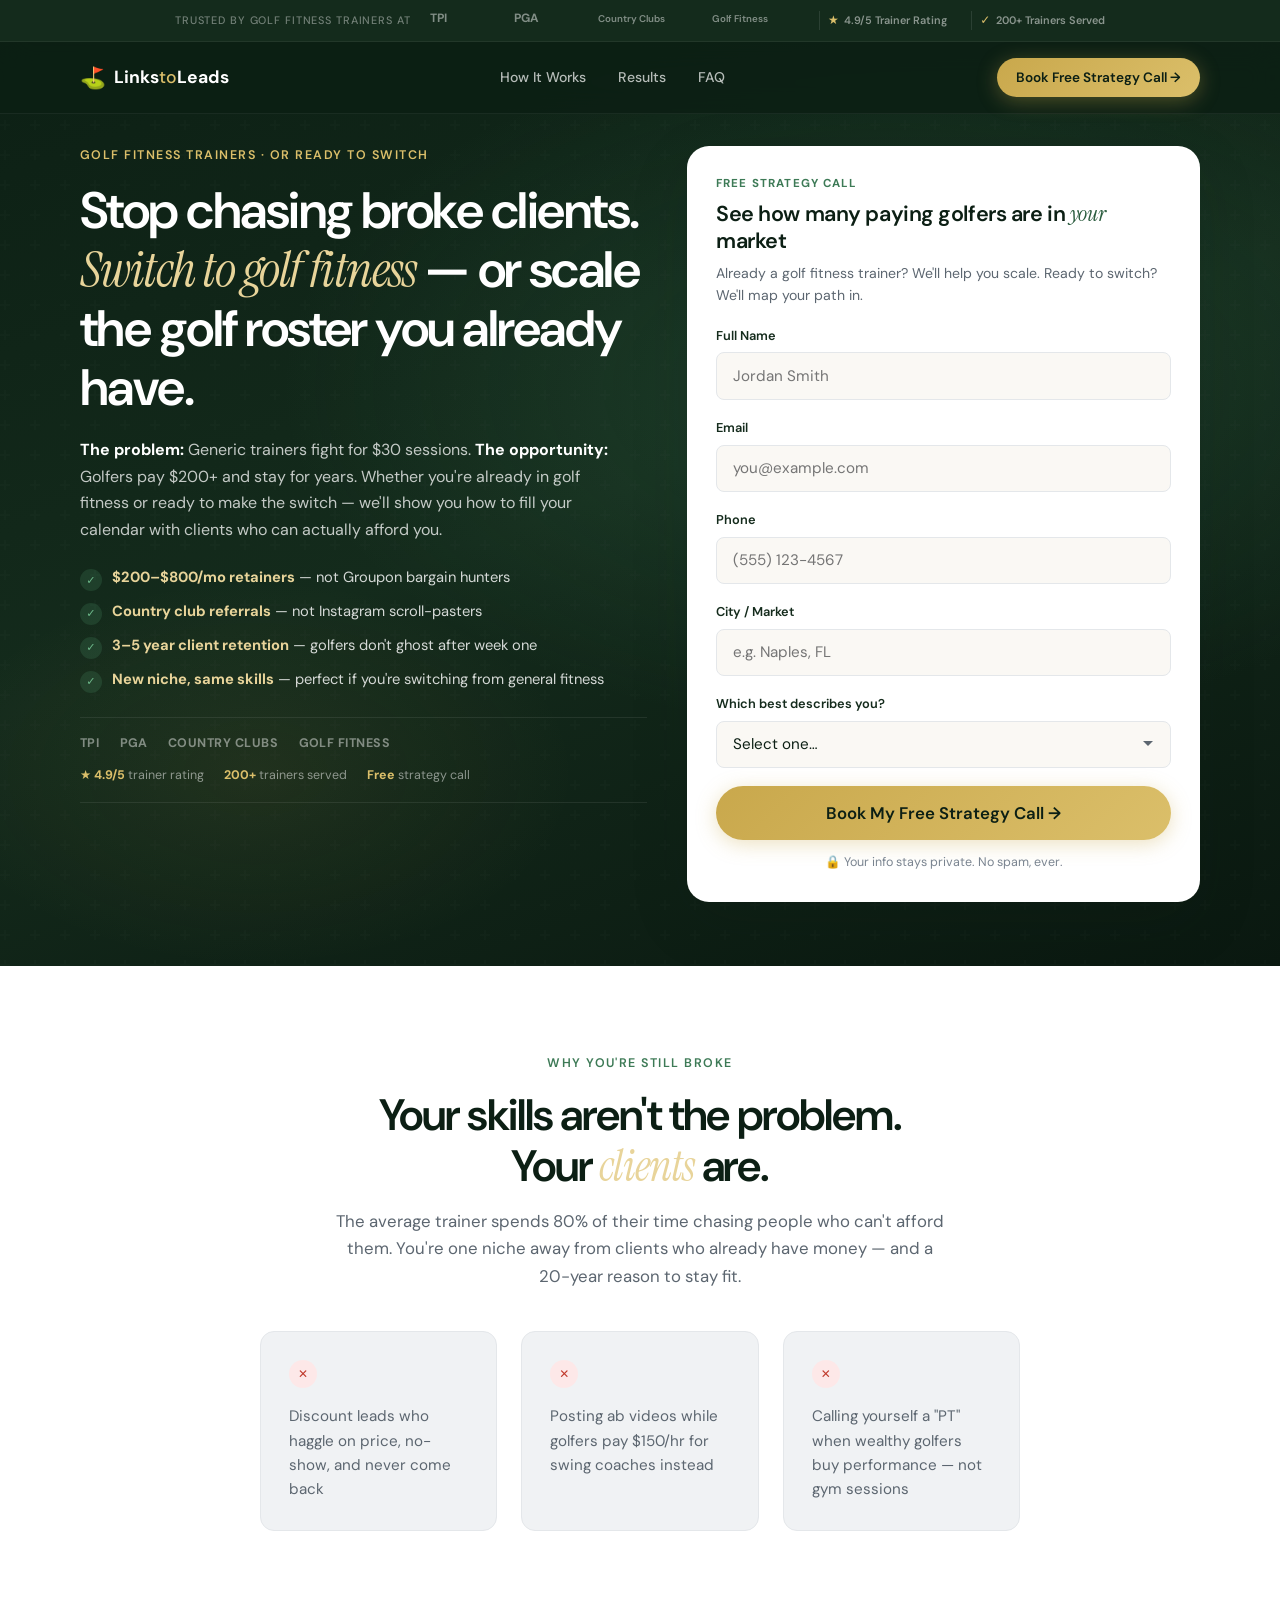
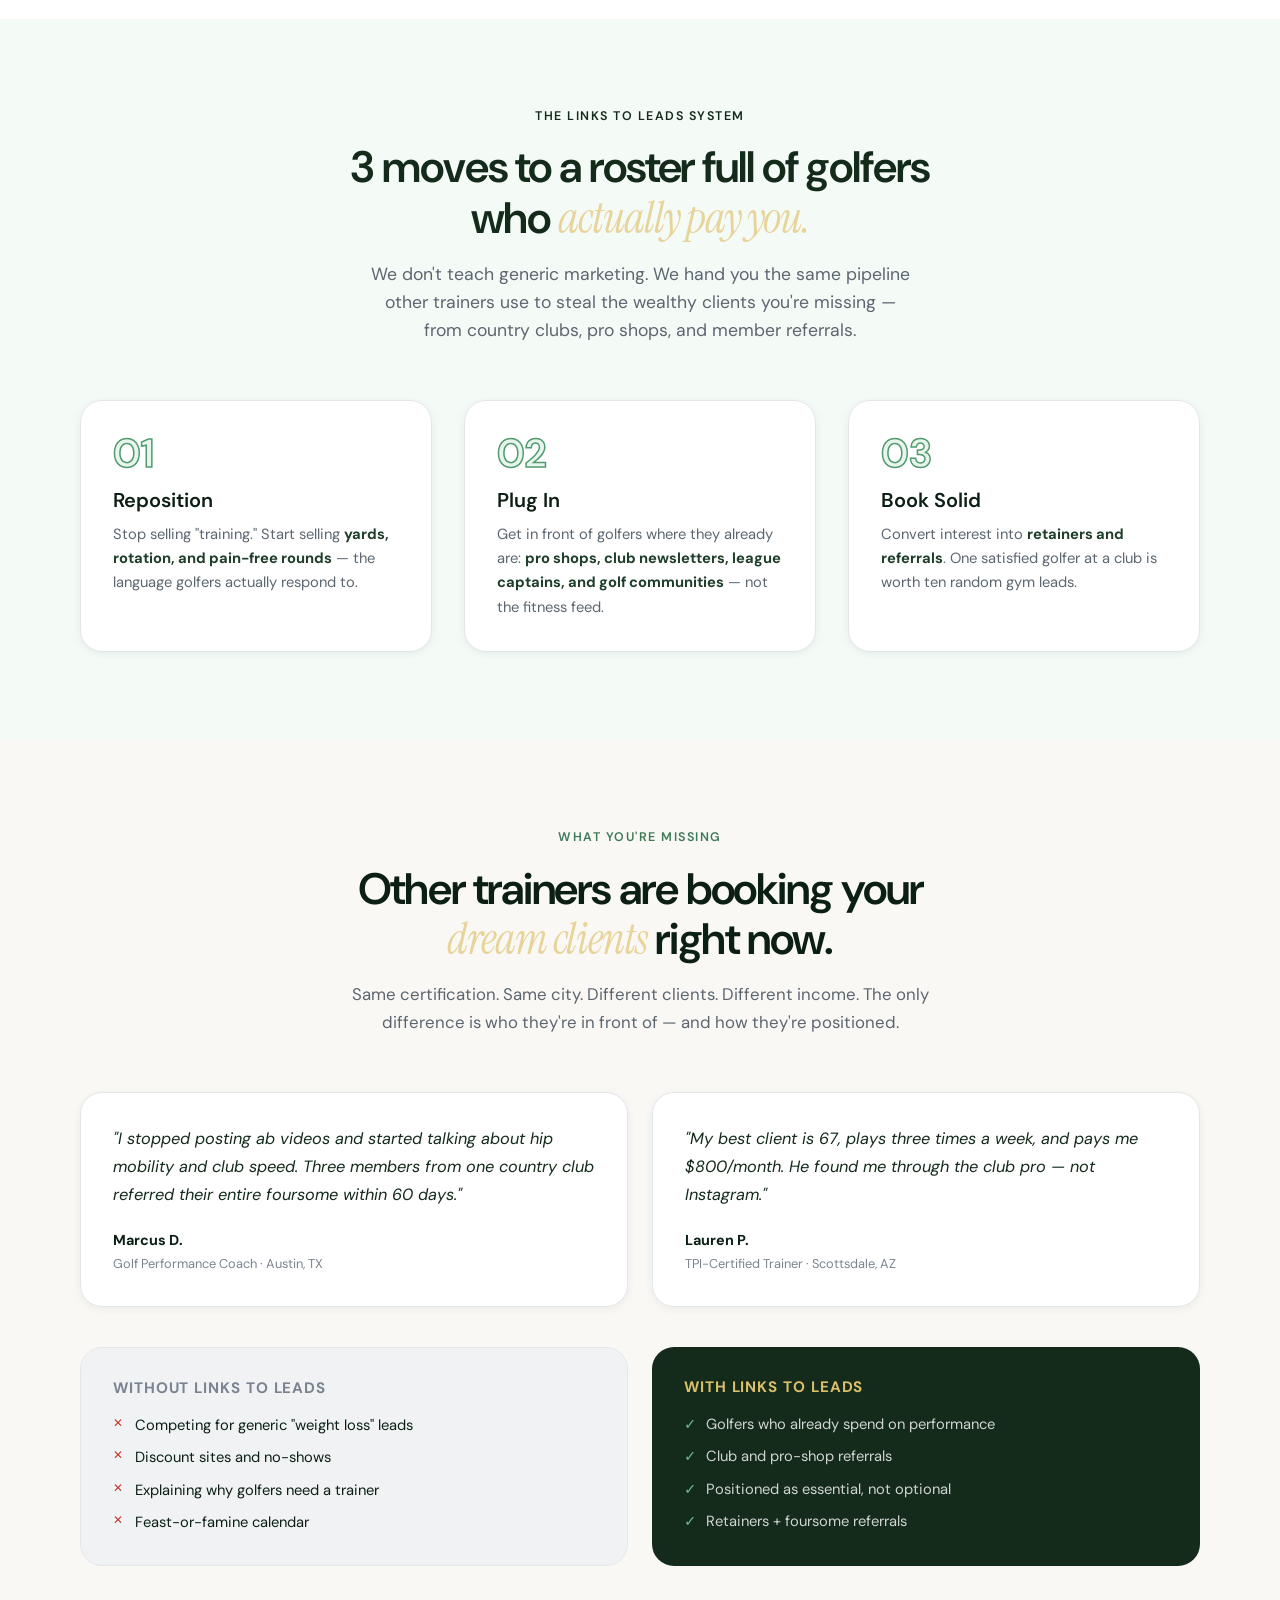
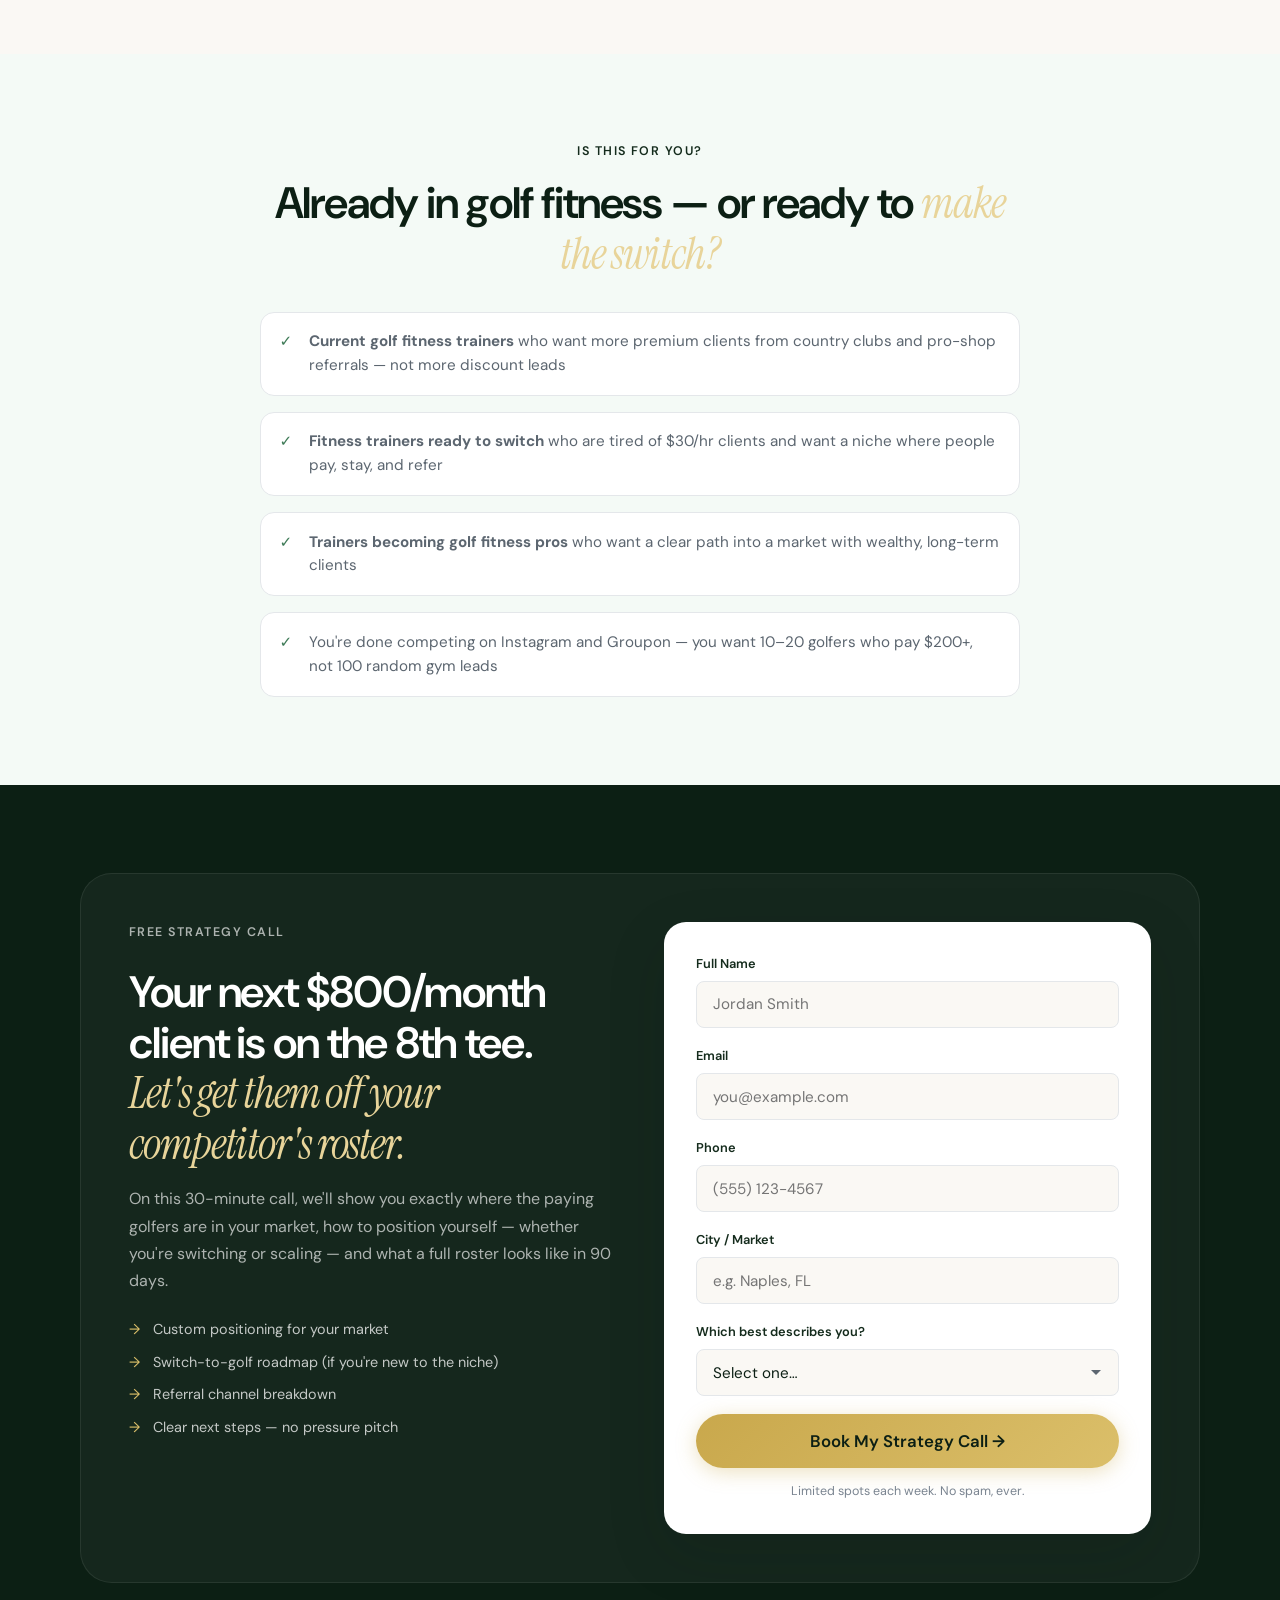
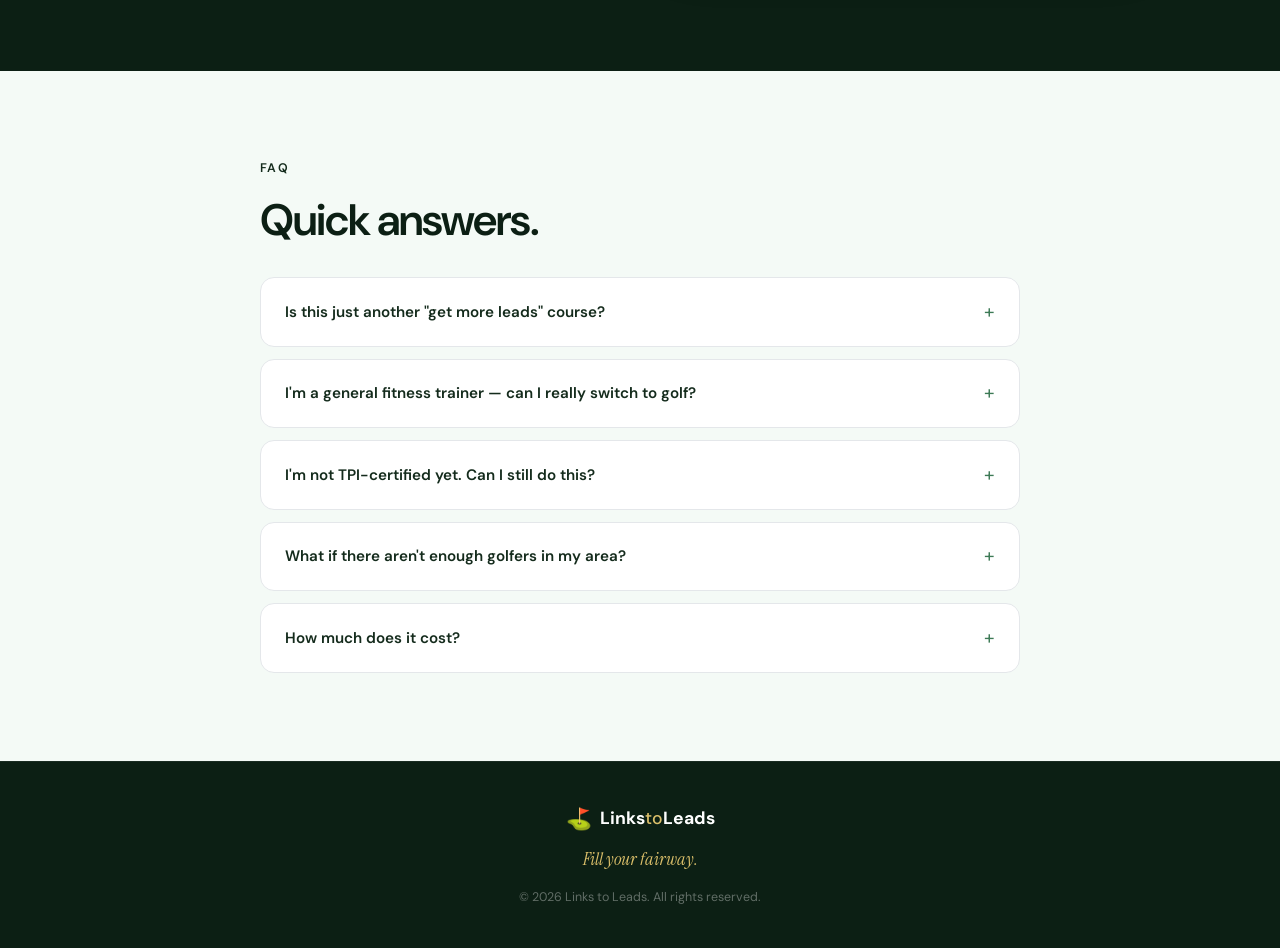
==== commit c5dd0023: "Optimize hero for paid ads with above-fold lead capture. Add inline form, mobile popup modal, trust " ====
--- a/index.html
+++ b/index.html
@@ -3,7 +3,7 @@
 <head>
   <meta charset="UTF-8" />
   <meta name="viewport" content="width=device-width, initial-scale=1.0" />
-  <meta name="description" content="Links to Leads helps golf fitness trainers fill their roster with golfers who pay premium — from country clubs, not Craigslist." />
+  <meta name="description" content="Links to Leads helps golf fitness trainers — and fitness pros ready to switch — fill their roster with golfers who pay premium." />
   <title>Links to Leads — Fill Your Fairway</title>
   <link rel="preconnect" href="https://fonts.googleapis.com" />
   <link rel="preconnect" href="https://fonts.gstatic.com" crossorigin />
@@ -51,99 +51,98 @@
         <a href="#proof">Results</a>
         <a href="#faq">FAQ</a>
       </nav>
-      <a href="#book" class="btn btn-sm btn-primary header-cta">Get Golf Clients Who Pay →</a>
+      <a href="#book" class="btn btn-sm btn-primary header-cta" data-open-lead-modal>Book Free Strategy Call →</a>
     </div>
   </header>
 
   <main>
     <!-- Hero -->
-    <section class="hero">
+    <section class="hero" id="top">
       <div class="hero-bg" aria-hidden="true"></div>
       <div class="container hero-grid">
         <div class="hero-copy">
-          <p class="eyebrow">For Golf Fitness Trainers Only</p>
-          <h1>Stop chasing clients who can't afford you. Start booking golfers who <em>pay, stay, and refer.</em></h1>
-
-          <div class="hero-ps">
-            <div class="hero-problem">
-              <span class="ps-label">The Problem</span>
-              <p>Most trainers fight for Groupon leads, no-shows, and clients who cancel after one $30 session. You're competing with people who undercut you — for buyers who were never going to pay your real rate.</p>
-            </div>
-            <div class="hero-solution">
-              <span class="ps-label">The Solution</span>
-              <p>Golfers already spend on lessons, gear, and memberships. They <strong>want</strong> to stay fit for decades on the course. We position you as the coach they can't afford to skip — and fill your roster from country clubs, not Craigslist.</p>
-            </div>
-          </div>
-
-          <p class="hero-greed">
-            While generic trainers beg for discount clients, trainers in our program are landing <strong>$200–$800/month retainers</strong> from golfers who refer their entire foursome — and train with you for <strong>years</strong>, not weeks.
+          <p class="eyebrow">Golf Fitness Trainers · Or Ready to Switch</p>
+          <h1>Stop chasing broke clients. <em>Switch to golf fitness</em> — or scale the golf roster you already have.</h1>
+
+          <p class="hero-lead">
+            <strong>The problem:</strong> Generic trainers fight for $30 sessions. <strong>The opportunity:</strong> Golfers pay $200+ and stay for years. Whether you're already in golf fitness or ready to make the switch — we'll show you how to fill your calendar with clients who can actually afford you.
           </p>
 
-          <div class="hero-cta">
-            <a href="#book" class="btn btn-primary btn-xl">Show Me How to Get Golf Clients Who Pay →</a>
-            <p class="cta-note">Free 30-min strategy call · <strong>Limited spots each week</strong></p>
-          </div>
-
-          <div class="hero-stats">
-            <div class="stat">
-              <span class="stat-num">$200+</span>
-              <span class="stat-label">avg. session rate</span>
-            </div>
-            <div class="stat-divider" aria-hidden="true"></div>
-            <div class="stat">
-              <span class="stat-num">3–5 yr</span>
-              <span class="stat-label">client retention</span>
-            </div>
-            <div class="stat-divider" aria-hidden="true"></div>
-            <div class="stat">
-              <span class="stat-num">4×</span>
-              <span class="stat-label">referral rate vs. gym leads</span>
-            </div>
-          </div>
-        </div>
-        <div class="hero-visual">
-          <div class="hero-card">
-            <div class="card-header">
-              <span class="card-badge">This Week</span>
-              <span class="card-live">● Live pipeline</span>
-            </div>
-            <ul class="lead-list">
-              <li>
-                <span class="lead-avatar">JM</span>
-                <div class="lead-info">
-                  <strong>James M.</strong>
-                  <span>River Oaks CC · 14 handicap</span>
-                </div>
-                <span class="lead-tag">Referred</span>
-              </li>
-              <li>
-                <span class="lead-avatar">SK</span>
-                <div class="lead-info">
-                  <strong>Sandra K.</strong>
-                  <span>Pebble Beach member · 62 yrs</span>
-                </div>
-                <span class="lead-tag">Booked</span>
-              </li>
-              <li>
-                <span class="lead-avatar">RT</span>
-                <div class="lead-info">
-                  <strong>Robert T.</strong>
-                  <span>Former college golfer</span>
-                </div>
-                <span class="lead-tag">Retainer</span>
-              </li>
-              <li class="lead-ghost">
-                <span class="lead-avatar">+</span>
-                <div class="lead-info">
-                  <strong>Your next client</strong>
-                  <span>Waiting in the pipeline</span>
-                </div>
-              </li>
+          <ul class="hero-savepoints">
+            <li>
+              <span class="savepoint-icon" aria-hidden="true">✓</span>
+              <span><strong>$200–$800/mo retainers</strong> — not Groupon bargain hunters</span>
+            </li>
+            <li>
+              <span class="savepoint-icon" aria-hidden="true">✓</span>
+              <span><strong>Country club referrals</strong> — not Instagram scroll-pasters</span>
+            </li>
+            <li>
+              <span class="savepoint-icon" aria-hidden="true">✓</span>
+              <span><strong>3–5 year client retention</strong> — golfers don't ghost after week one</span>
+            </li>
+            <li>
+              <span class="savepoint-icon" aria-hidden="true">✓</span>
+              <span><strong>New niche, same skills</strong> — perfect if you're switching from general fitness</span>
+            </li>
+          </ul>
+
+          <div class="hero-trust-row" aria-label="Trust indicators">
+            <ul class="hero-trust-logos">
+              <li>TPI</li>
+              <li>PGA</li>
+              <li>Country Clubs</li>
+              <li>Golf Fitness</li>
             </ul>
-            <div class="card-footer">
-              <span>3 new golf clients this month</span>
-              <span class="card-revenue">+$2,400</span>
-            </div>
+            <div class="hero-trust-stats">
+              <span><strong>★ 4.9/5</strong> trainer rating</span>
+              <span><strong>200+</strong> trainers served</span>
+              <span><strong>Free</strong> strategy call</span>
+            </div>
+          </div>
+
+          <div class="hero-cta-mobile">
+            <button type="button" class="btn btn-primary btn-xl btn-full" data-open-lead-modal>Book My Free Strategy Call →</button>
+            <p class="cta-note">30 minutes · Limited spots weekly · No obligation</p>
+          </div>
+        </div>
+
+        <div class="hero-form-wrap">
+          <div class="hero-form-card" id="book">
+            <div class="form-card-header">
+              <p class="form-card-eyebrow">Free Strategy Call</p>
+              <h2 class="form-card-title">See how many paying golfers are in <em>your</em> market</h2>
+              <p class="form-card-sub">Already a golf fitness trainer? We'll help you scale. Ready to switch? We'll map your path in.</p>
+            </div>
+            <form class="lead-form" id="hero-form" action="#" method="POST">
+              <div class="form-group">
+                <label for="hero-name">Full Name</label>
+                <input type="text" id="hero-name" name="name" placeholder="Jordan Smith" required />
+              </div>
+              <div class="form-group">
+                <label for="hero-email">Email</label>
+                <input type="email" id="hero-email" name="email" placeholder="you@example.com" required />
+              </div>
+              <div class="form-group">
+                <label for="hero-phone">Phone</label>
+                <input type="tel" id="hero-phone" name="phone" placeholder="(555) 123-4567" required />
+              </div>
+              <div class="form-group">
+                <label for="hero-location">City / Market</label>
+                <input type="text" id="hero-location" name="location" placeholder="e.g. Naples, FL" required />
+              </div>
+              <div class="form-group">
+                <label for="hero-type">Which best describes you?</label>
+                <select id="hero-type" name="trainer_type" required>
+                  <option value="" disabled selected>Select one…</option>
+                  <option value="golf-fitness">I'm already a golf fitness trainer</option>
+                  <option value="switching">I'm a fitness trainer switching to golf</option>
+                  <option value="becoming">I want to become a golf fitness trainer</option>
+                </select>
+              </div>
+              <button type="submit" class="btn btn-primary btn-lg btn-full">Book My Free Strategy Call →</button>
+              <p class="form-note">🔒 Your info stays private. No spam, ever.</p>
+            </form>
           </div>
         </div>
       </div>
@@ -251,31 +250,32 @@
     <section class="audience section section-alt">
       <div class="container narrow">
         <p class="eyebrow">Is This For You?</p>
-        <h2>If you're done being the best trainer<br />with the <em>worst</em> clients — read this.</h2>
+        <h2>Already in golf fitness — or ready to <em>make the switch?</em></h2>
         <ul class="check-list">
-          <li>You're a certified trainer with golf fitness knowledge (TPI, NASM-GFS, or equivalent experience)</li>
-          <li>You're tired of competing with $30/hr trainers on discount platforms</li>
-          <li>You want 10–20 premium golf clients, not 100 random leads</li>
-          <li>You're ready to stop posting generic content and start owning a niche</li>
+          <li><strong>Current golf fitness trainers</strong> who want more premium clients from country clubs and pro-shop referrals — not more discount leads</li>
+          <li><strong>Fitness trainers ready to switch</strong> who are tired of $30/hr clients and want a niche where people pay, stay, and refer</li>
+          <li><strong>Trainers becoming golf fitness pros</strong> who want a clear path into a market with wealthy, long-term clients</li>
+          <li>You're done competing on Instagram and Groupon — you want 10–20 golfers who pay $200+, not 100 random gym leads</li>
         </ul>
       </div>
     </section>
 
     <!-- CTA / Book -->
-    <section class="cta-section section" id="book">
+    <section class="cta-section section" id="book-bottom">
       <div class="container">
         <div class="cta-card">
           <div class="cta-copy">
             <p class="eyebrow">Free Strategy Call</p>
             <h2>Your next $800/month client is on the 8th tee.<br /><em>Let's get them off your competitor's roster.</em></h2>
-            <p>On this 30-minute call, we'll show you exactly where the paying golfers are in your market, how to position yourself so they choose you over a swing coach, and what a full roster of premium golf clients looks like in 90 days.</p>
+            <p>On this 30-minute call, we'll show you exactly where the paying golfers are in your market, how to position yourself — whether you're switching or scaling — and what a full roster looks like in 90 days.</p>
             <ul class="cta-perks">
               <li>Custom positioning for your market</li>
+              <li>Switch-to-golf roadmap (if you're new to the niche)</li>
               <li>Referral channel breakdown</li>
               <li>Clear next steps — no pressure pitch</li>
             </ul>
           </div>
-          <form class="book-form" id="book-form" action="#" method="POST">
+          <form class="lead-form book-form" id="book-form" action="#" method="POST">
             <div class="form-group">
               <label for="name">Full Name</label>
               <input type="text" id="name" name="name" placeholder="Jordan Smith" required />
@@ -286,11 +286,20 @@
             </div>
             <div class="form-group">
               <label for="phone">Phone</label>
-              <input type="tel" id="phone" name="phone" placeholder="(555) 123-4567" />
+              <input type="tel" id="phone" name="phone" placeholder="(555) 123-4567" required />
             </div>
             <div class="form-group">
               <label for="location">City / Market</label>
               <input type="text" id="location" name="location" placeholder="e.g. Naples, FL" required />
+            </div>
+            <div class="form-group">
+              <label for="type">Which best describes you?</label>
+              <select id="type" name="trainer_type" required>
+                <option value="" disabled selected>Select one…</option>
+                <option value="golf-fitness">I'm already a golf fitness trainer</option>
+                <option value="switching">I'm a fitness trainer switching to golf</option>
+                <option value="becoming">I want to become a golf fitness trainer</option>
+              </select>
             </div>
             <button type="submit" class="btn btn-primary btn-lg btn-full">Book My Strategy Call →</button>
             <p class="form-note">Limited spots each week. No spam, ever.</p>
@@ -310,8 +319,12 @@
             <p>No. Links to Leads is a done-with-you system built specifically for golf fitness trainers. We focus on positioning, referral channels, and conversion — not posting more Reels.</p>
           </details>
           <details class="faq-item">
+            <summary>I'm a general fitness trainer — can I really switch to golf?</summary>
+            <p>Yes. That's one of our biggest opportunities. You already know movement, programming, and client coaching. Golf fitness is a repositioning play — we show you how to speak to golfers, where to find them, and how to land premium clients while you build golf-specific expertise.</p>
+          </details>
+          <details class="faq-item">
             <summary>I'm not TPI-certified yet. Can I still do this?</summary>
-            <p>If you understand golf movement, rotation, and injury prevention — yes. Certification helps, but positioning and pipeline matter more than another credential on the wall.</p>
+            <p>Absolutely. Certification helps, but golfers buy results and trust — not another credential on the wall. Many trainers in our program started as general fitness pros and built their golf niche from scratch.</p>
           </details>
           <details class="faq-item">
             <summary>What if there aren't enough golfers in my area?</summary>
@@ -337,6 +350,46 @@
     </div>
   </footer>
 
+  <!-- Lead capture modal (mobile + header CTA) -->
+  <div class="lead-modal" id="lead-modal" aria-hidden="true">
+    <div class="lead-modal-backdrop" data-close-lead-modal></div>
+    <div class="lead-modal-panel" role="dialog" aria-labelledby="modal-title" aria-modal="true">
+      <button type="button" class="lead-modal-close" data-close-lead-modal aria-label="Close">&times;</button>
+      <p class="form-card-eyebrow">Free Strategy Call</p>
+      <h2 class="form-card-title" id="modal-title">Book your free strategy call</h2>
+      <p class="form-card-sub">Golf fitness trainer or ready to switch — we'll map your path to paying golf clients.</p>
+      <form class="lead-form" id="modal-form" action="#" method="POST">
+        <div class="form-group">
+          <label for="modal-name">Full Name</label>
+          <input type="text" id="modal-name" name="name" placeholder="Jordan Smith" required />
+        </div>
+        <div class="form-group">
+          <label for="modal-email">Email</label>
+          <input type="email" id="modal-email" name="email" placeholder="you@example.com" required />
+        </div>
+        <div class="form-group">
+          <label for="modal-phone">Phone</label>
+          <input type="tel" id="modal-phone" name="phone" placeholder="(555) 123-4567" required />
+        </div>
+        <div class="form-group">
+          <label for="modal-location">City / Market</label>
+          <input type="text" id="modal-location" name="location" placeholder="e.g. Naples, FL" required />
+        </div>
+        <div class="form-group">
+          <label for="modal-type">Which best describes you?</label>
+          <select id="modal-type" name="trainer_type" required>
+            <option value="" disabled selected>Select one…</option>
+            <option value="golf-fitness">I'm already a golf fitness trainer</option>
+            <option value="switching">I'm a fitness trainer switching to golf</option>
+            <option value="becoming">I want to become a golf fitness trainer</option>
+          </select>
+        </div>
+        <button type="submit" class="btn btn-primary btn-lg btn-full">Book My Free Strategy Call →</button>
+        <p class="form-note">🔒 Limited spots weekly. No spam.</p>
+      </form>
+    </div>
+  </div>
+
   <script src="script.js"></script>
 </body>
 </html>
--- a/styles.css
+++ b/styles.css
@@ -97,7 +97,7 @@
 }
 
 h1 {
-  font-size: clamp(2.4rem, 5.5vw, 3.75rem);
+  font-size: clamp(2rem, 4.5vw, 3.2rem);
   letter-spacing: -0.03em;
   color: var(--white);
 }
@@ -322,7 +322,7 @@
 
 .hero {
   position: relative;
-  padding: calc(var(--top-offset) + 3rem) 0 5rem;
+  padding: calc(var(--top-offset) + 2rem) 0 4rem;
   overflow: hidden;
   background: var(--green-950);
 }
@@ -347,9 +347,151 @@
 .hero-grid {
   position: relative;
   display: grid;
-  grid-template-columns: 1fr 1fr;
-  gap: 3.5rem;
-  align-items: center;
+  grid-template-columns: 1.05fr 0.95fr;
+  gap: 2.5rem;
+  align-items: start;
+}
+
+.hero-lead {
+  font-size: 1rem;
+  line-height: 1.65;
+  color: rgba(255, 255, 255, 0.75);
+  margin: 1.25rem 0 1.5rem;
+  max-width: 540px;
+}
+
+.hero-lead strong {
+  color: var(--white);
+}
+
+/* Save points */
+
+.hero-savepoints {
+  list-style: none;
+  display: flex;
+  flex-direction: column;
+  gap: 0.65rem;
+  margin-bottom: 1.5rem;
+}
+
+.hero-savepoints li {
+  display: flex;
+  align-items: flex-start;
+  gap: 0.65rem;
+  font-size: 0.92rem;
+  color: rgba(255, 255, 255, 0.82);
+  line-height: 1.45;
+}
+
+.savepoint-icon {
+  flex-shrink: 0;
+  width: 22px;
+  height: 22px;
+  display: flex;
+  align-items: center;
+  justify-content: center;
+  background: rgba(79, 155, 109, 0.2);
+  color: var(--green-400);
+  border-radius: 50%;
+  font-size: 0.7rem;
+  font-weight: 700;
+  margin-top: 0.1rem;
+}
+
+.hero-savepoints strong {
+  color: var(--gold-300);
+}
+
+/* Hero trust row */
+
+.hero-trust-row {
+  padding: 1rem 0;
+  border-top: 1px solid rgba(255, 255, 255, 0.08);
+  border-bottom: 1px solid rgba(255, 255, 255, 0.08);
+  margin-bottom: 1.25rem;
+}
+
+.hero-trust-logos {
+  display: flex;
+  flex-wrap: wrap;
+  gap: 0.5rem 1.25rem;
+  list-style: none;
+  margin-bottom: 0.75rem;
+}
+
+.hero-trust-logos li {
+  font-size: 0.78rem;
+  font-weight: 700;
+  letter-spacing: 0.04em;
+  color: rgba(255, 255, 255, 0.45);
+  text-transform: uppercase;
+}
+
+.hero-trust-stats {
+  display: flex;
+  flex-wrap: wrap;
+  gap: 0.5rem 1.25rem;
+  font-size: 0.78rem;
+  color: rgba(255, 255, 255, 0.5);
+}
+
+.hero-trust-stats strong {
+  color: var(--gold-400);
+}
+
+.hero-cta-mobile {
+  display: none;
+}
+
+/* Hero form card */
+
+.hero-form-wrap {
+  position: sticky;
+  top: calc(var(--top-offset) + 1rem);
+}
+
+.hero-form-card,
+.lead-modal-panel .lead-form {
+  background: var(--white);
+  border-radius: var(--radius-lg);
+  padding: 1.75rem;
+  box-shadow: var(--shadow-lg);
+  border: 1px solid rgba(255, 255, 255, 0.12);
+}
+
+.form-card-eyebrow {
+  font-size: 0.72rem;
+  font-weight: 700;
+  text-transform: uppercase;
+  letter-spacing: 0.1em;
+  color: var(--green-600);
+  margin-bottom: 0.5rem;
+}
+
+.form-card-title {
+  font-size: 1.35rem;
+  line-height: 1.25;
+  color: var(--green-950);
+  margin-bottom: 0.5rem;
+  letter-spacing: -0.02em;
+}
+
+.form-card-title em {
+  font-family: var(--font-serif);
+  font-style: italic;
+  font-weight: 400;
+  color: var(--green-700);
+}
+
+.form-card-sub {
+  font-size: 0.88rem;
+  color: var(--gray-600);
+  line-height: 1.5;
+  margin-bottom: 1.25rem;
+}
+
+.form-card-header {
+  margin-bottom: 0.25rem;
 }
 
 .hero-sub {
@@ -934,7 +1076,8 @@
   margin-bottom: 0.4rem;
 }
 
-.form-group input {
+.form-group input,
+.form-group select {
   width: 100%;
   padding: 0.8rem 1rem;
   font-family: var(--font-sans);
@@ -946,10 +1089,91 @@
   transition: border-color 0.2s, box-shadow 0.2s;
 }
 
-.form-group input:focus {
+.form-group select {
+  cursor: pointer;
+  appearance: none;
+  background-image: url("data:image/svg+xml,%3Csvg xmlns='http://www.w3.org/2000/svg' width='12' height='8' viewBox='0 0 12 8'%3E%3Cpath fill='%235c6670' d='M1 1l5 5 5-5'/%3E%3C/svg%3E");
+  background-repeat: no-repeat;
+  background-position: right 1rem center;
+  padding-right: 2.5rem;
+}
+
+.form-group input:focus,
+.form-group select:focus {
   outline: none;
   border-color: var(--green-500);
   box-shadow: 0 0 0 3px rgba(79, 155, 109, 0.15);
+}
+
+/* Lead modal */
+
+.lead-modal {
+  position: fixed;
+  inset: 0;
+  z-index: 200;
+  display: flex;
+  align-items: center;
+  justify-content: center;
+  padding: 1rem;
+  opacity: 0;
+  visibility: hidden;
+  transition: opacity 0.25s, visibility 0.25s;
+}
+
+.lead-modal.is-open {
+  opacity: 1;
+  visibility: visible;
+}
+
+.lead-modal-backdrop {
+  position: absolute;
+  inset: 0;
+  background: rgba(12, 31, 20, 0.75);
+  backdrop-filter: blur(4px);
+}
+
+.lead-modal-panel {
+  position: relative;
+  width: min(440px, 100%);
+  max-height: 90vh;
+  overflow-y: auto;
+  background: var(--white);
+  border-radius: var(--radius-lg);
+  padding: 1.75rem;
+  box-shadow: var(--shadow-lg);
+  transform: translateY(16px);
+  transition: transform 0.25s;
+}
+
+.lead-modal.is-open .lead-modal-panel {
+  transform: translateY(0);
+}
+
+.lead-modal-close {
+  position: absolute;
+  top: 0.75rem;
+  right: 0.75rem;
+  width: 36px;
+  height: 36px;
+  border: none;
+  background: var(--gray-100);
+  color: var(--gray-600);
+  border-radius: 50%;
+  font-size: 1.4rem;
+  line-height: 1;
+  cursor: pointer;
+  display: flex;
+  align-items: center;
+  justify-content: center;
+  transition: background 0.2s;
+}
+
+.lead-modal-close:hover {
+  background: var(--gray-200);
+}
+
+body.modal-open {
+  overflow: hidden;
 }
 
 .form-note {
@@ -1075,7 +1299,19 @@
 
   .trust-badge:last-child { display: none; }
 
-  .hero-grid,
+  .hero-grid {
+    grid-template-columns: 1fr;
+    gap: 2rem;
+  }
+
+  .hero-form-wrap {
+    display: none;
+  }
+
+  .hero-cta-mobile {
+    display: block;
+  }
+
   .hero-ps,
   .steps,
   .proof-grid,
@@ -1093,6 +1329,11 @@
     order: -1;
   }
 
+  .hero-trust-stats {
+    flex-direction: column;
+    gap: 0.35rem;
+  }
+
   .hero-stats {
     flex-wrap: wrap;
   }
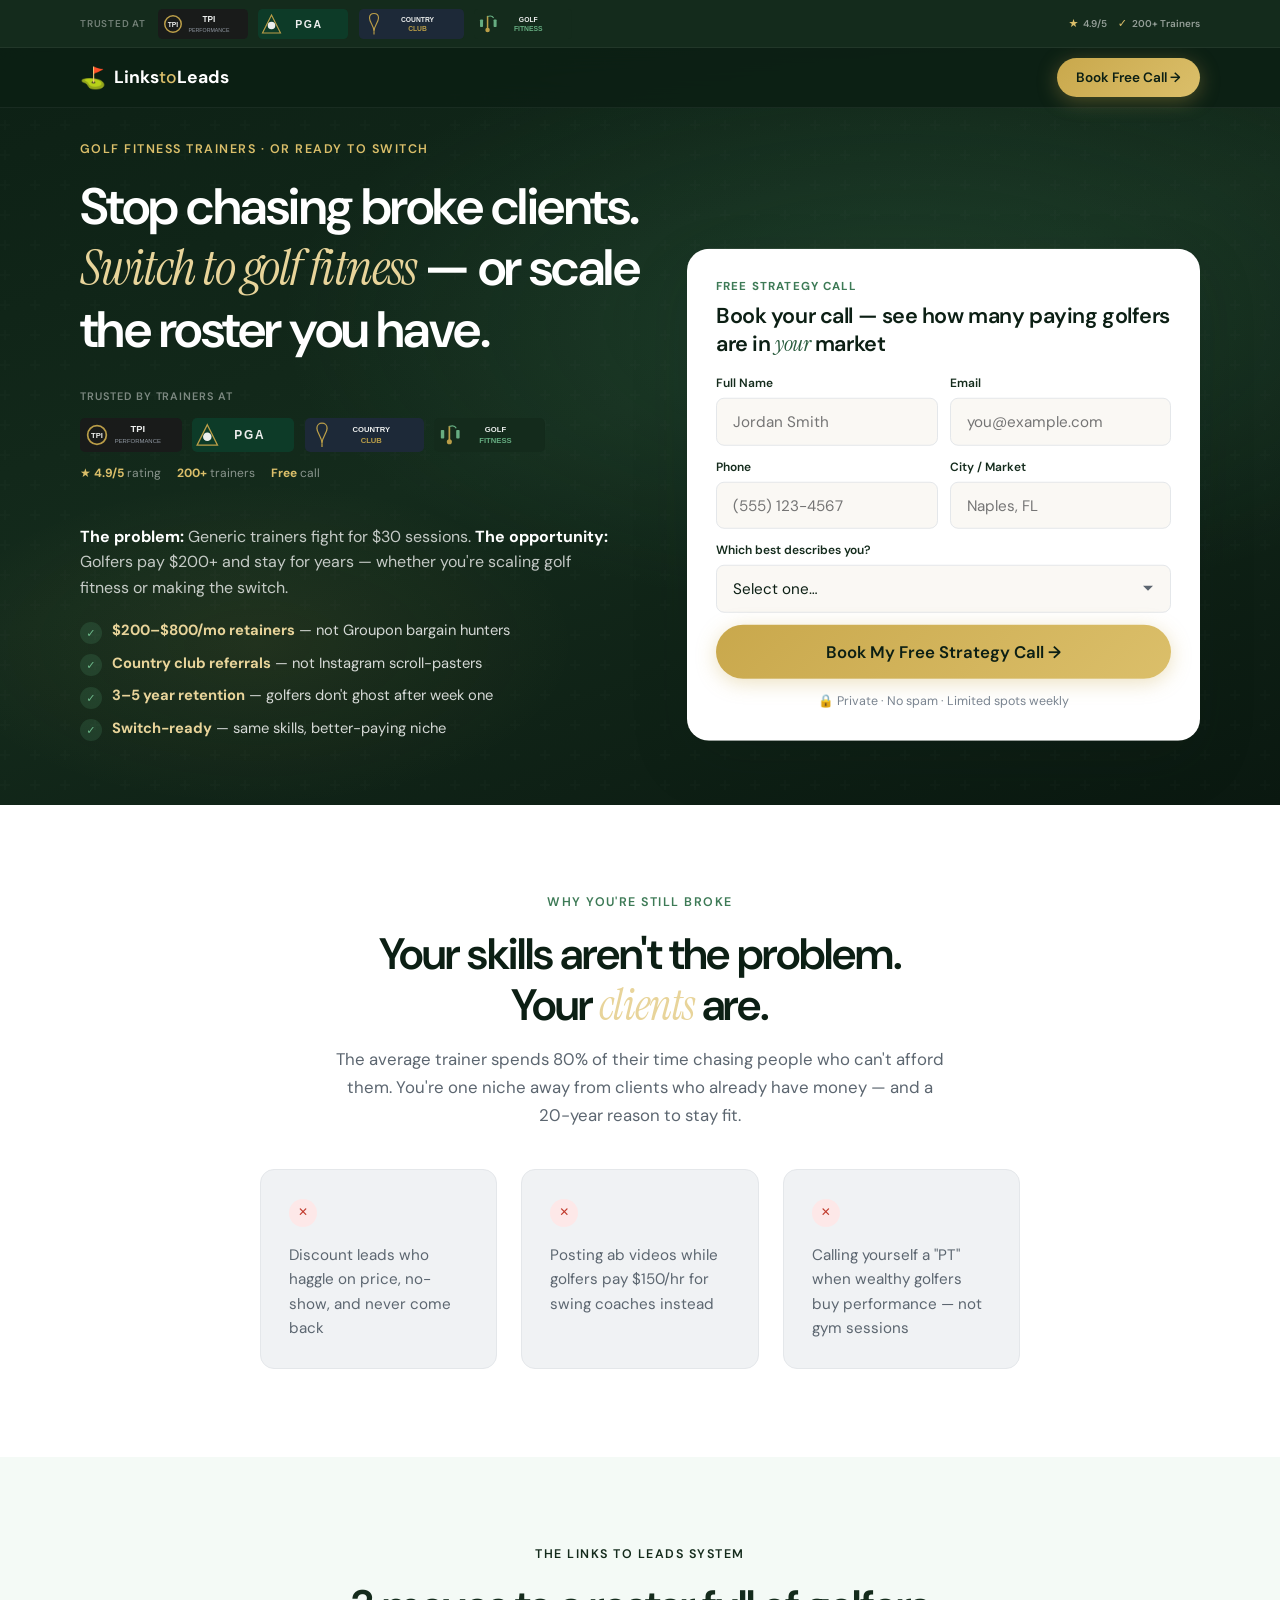
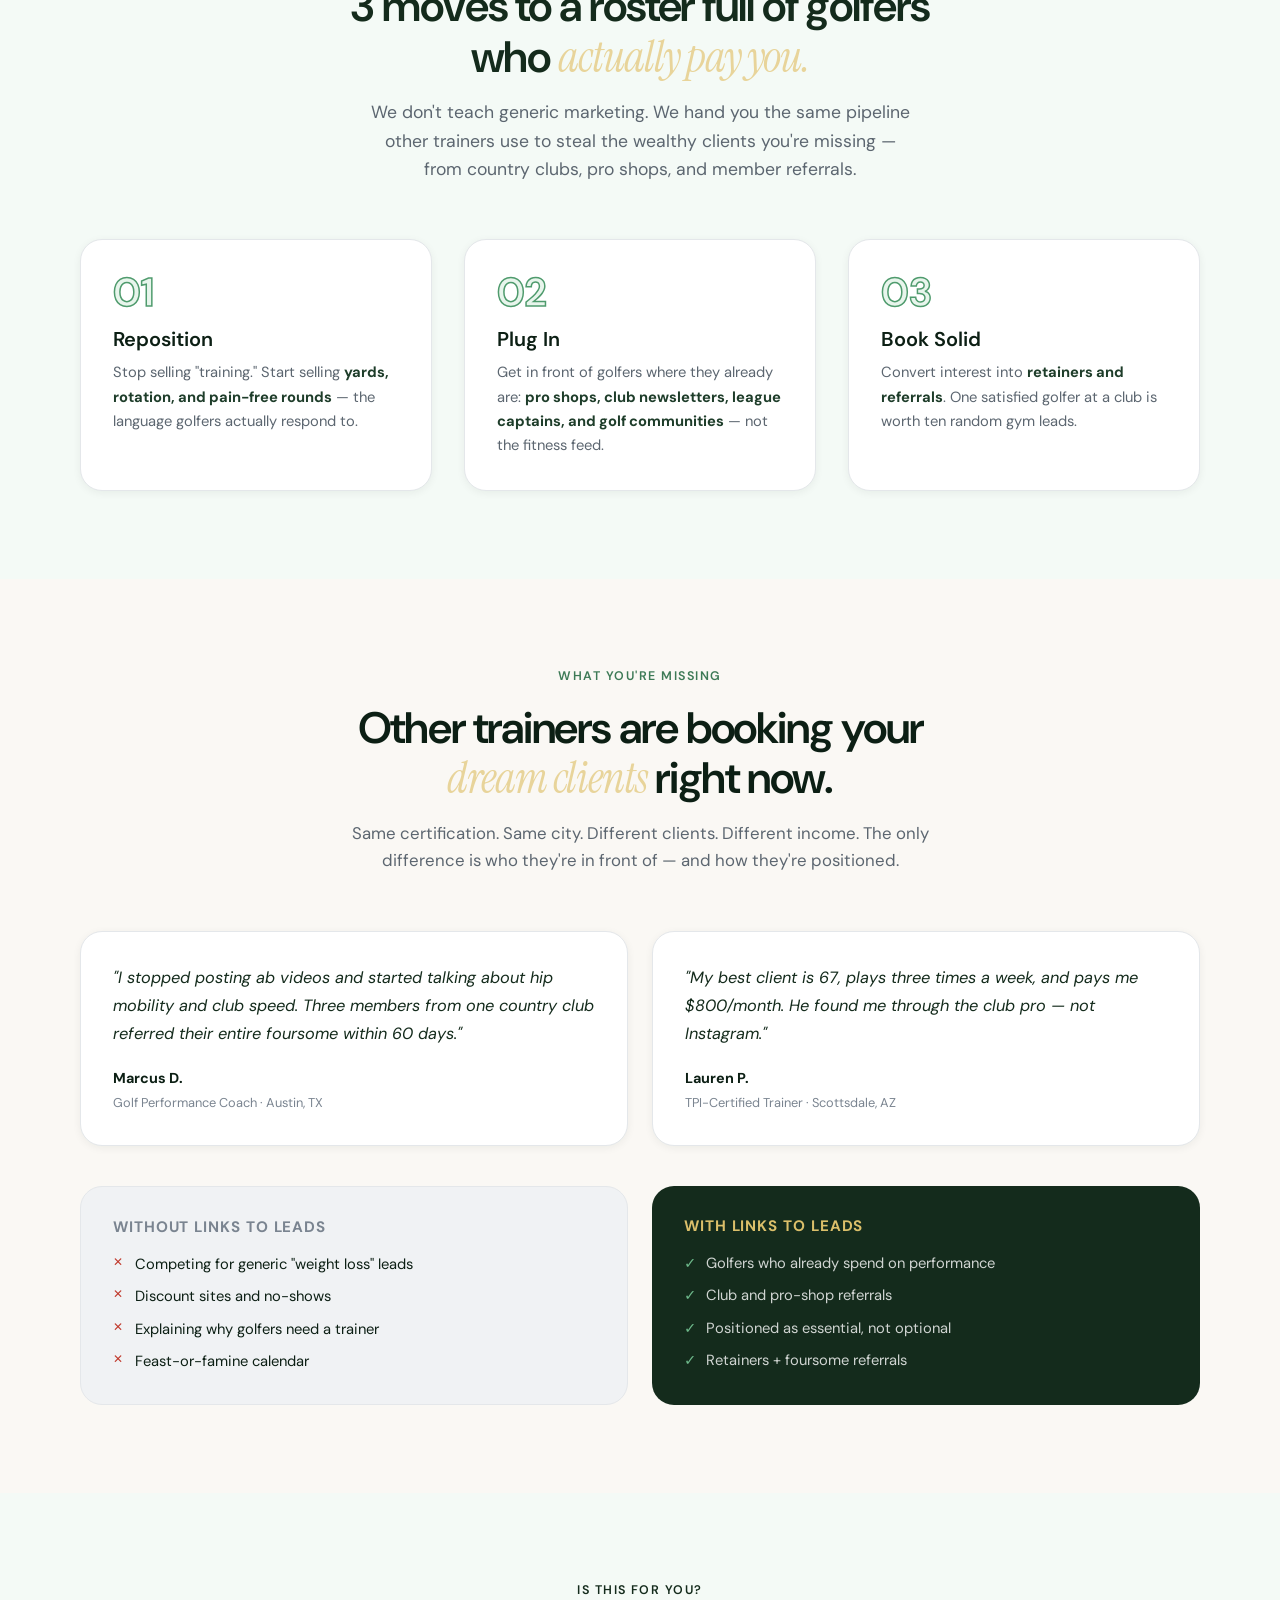
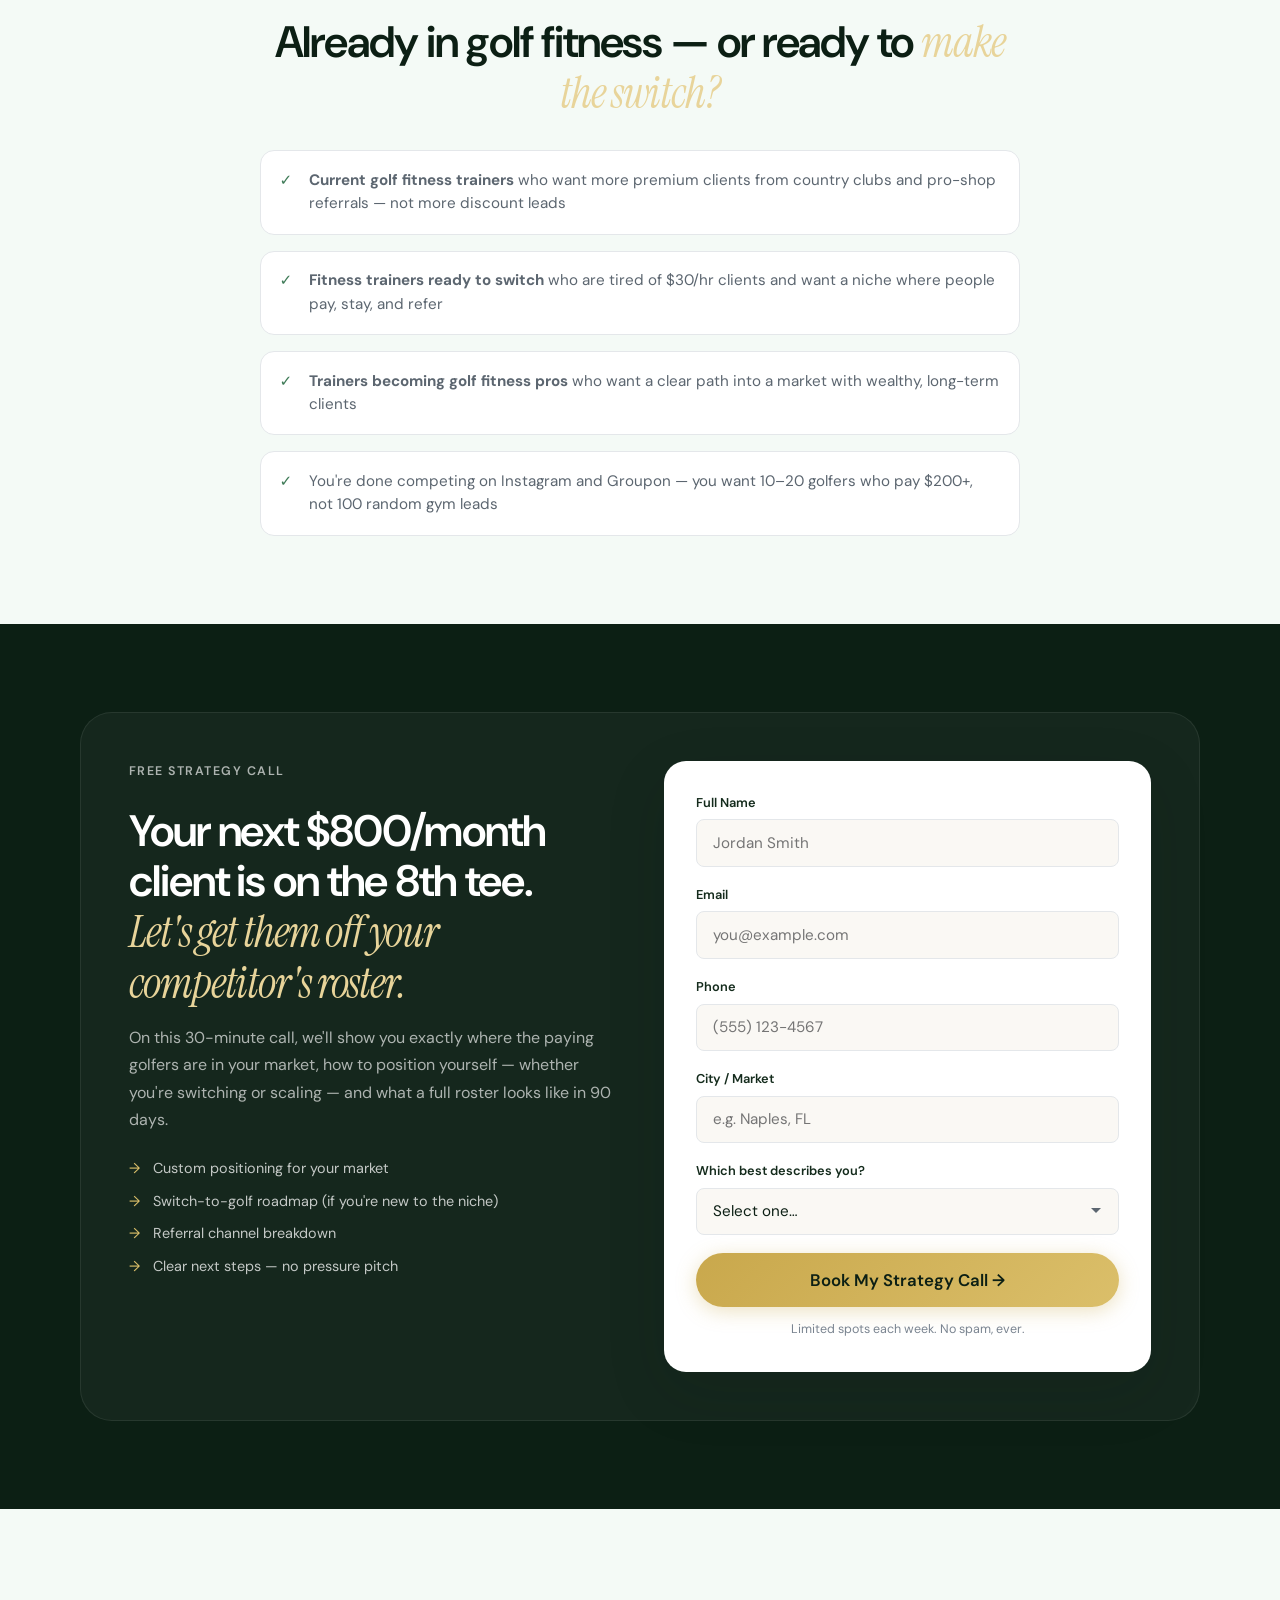
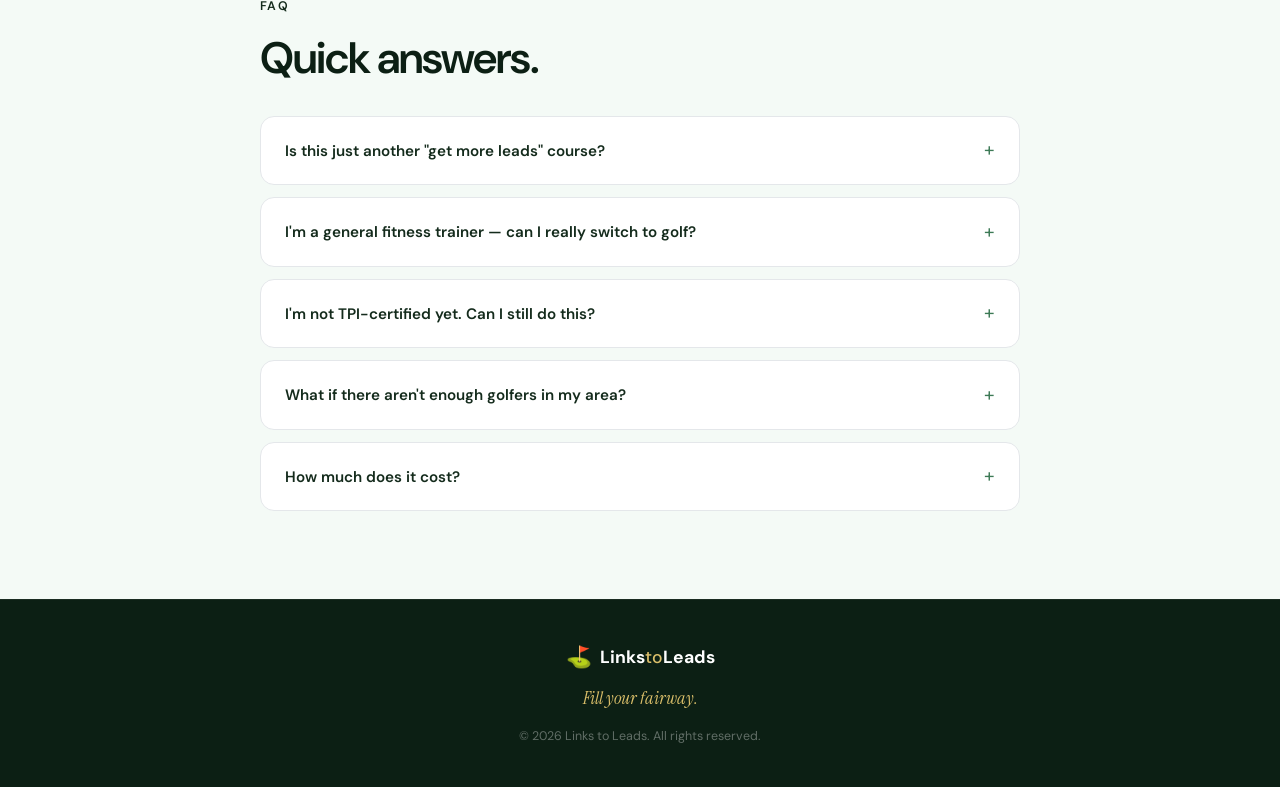
==== commit bd5d2b3c: "Improve mobile above-fold layout with logo assets and inline form. Stack CTA headline, partner logos" ====
--- a/index.html
+++ b/index.html
@@ -14,44 +14,27 @@
   <!-- Trust bar -->
   <div class="trust-bar" aria-label="Trusted by golf fitness professionals">
     <div class="container trust-bar-inner">
-      <span class="trust-label">Trusted by golf fitness trainers at</span>
-      <ul class="trust-logos" aria-label="Partner and certification logos">
-        <li class="trust-logo" title="TPI Certified Trainers">
-          <svg viewBox="0 0 80 24" aria-hidden="true"><text x="0" y="18" fill="currentColor" font-family="DM Sans, sans-serif" font-size="16" font-weight="700">TPI</text></svg>
-        </li>
-        <li class="trust-logo" title="PGA Professionals">
-          <svg viewBox="0 0 80 24" aria-hidden="true"><text x="0" y="18" fill="currentColor" font-family="DM Sans, sans-serif" font-size="16" font-weight="700">PGA</text></svg>
-        </li>
-        <li class="trust-logo" title="Country Clubs">
-          <svg viewBox="0 0 120 24" aria-hidden="true"><text x="0" y="18" fill="currentColor" font-family="DM Sans, sans-serif" font-size="13" font-weight="600">Country Clubs</text></svg>
-        </li>
-        <li class="trust-logo" title="Golf Fitness Alliance">
-          <svg viewBox="0 0 110 24" aria-hidden="true"><text x="0" y="18" fill="currentColor" font-family="DM Sans, sans-serif" font-size="13" font-weight="600">Golf Fitness</text></svg>
-        </li>
-        <li class="trust-badge">
-          <span class="trust-icon" aria-hidden="true">★</span>
-          <span>4.9/5 Trainer Rating</span>
-        </li>
-        <li class="trust-badge">
-          <span class="trust-icon" aria-hidden="true">✓</span>
-          <span>200+ Trainers Served</span>
-        </li>
+      <span class="trust-label">Trusted at</span>
+      <ul class="logo-strip logo-strip--bar" aria-label="Partner logos">
+        <li><img src="assets/logos/tpi.svg" alt="TPI" width="90" height="30" /></li>
+        <li><img src="assets/logos/pga.svg" alt="PGA" width="90" height="30" /></li>
+        <li><img src="assets/logos/country-club.svg" alt="Country Club" width="100" height="30" /></li>
+        <li><img src="assets/logos/golf-fitness.svg" alt="Golf Fitness" width="95" height="30" /></li>
       </ul>
+      <div class="trust-bar-badges">
+        <span class="trust-badge"><span class="trust-icon" aria-hidden="true">★</span> 4.9/5</span>
+        <span class="trust-badge"><span class="trust-icon" aria-hidden="true">✓</span> 200+ Trainers</span>
+      </div>
     </div>
   </div>
 
-  <header class="site-header">
+  <header class="site-header site-header--minimal">
     <div class="container header-inner">
-      <a href="#" class="logo">
+      <a href="#top" class="logo">
         <span class="logo-mark" aria-hidden="true">⛳</span>
         <span class="logo-text">Links<span class="logo-accent">to</span>Leads</span>
       </a>
-      <nav class="nav" aria-label="Primary">
-        <a href="#how-it-works">How It Works</a>
-        <a href="#proof">Results</a>
-        <a href="#faq">FAQ</a>
-      </nav>
-      <a href="#book" class="btn btn-sm btn-primary header-cta" data-open-lead-modal>Book Free Strategy Call →</a>
+      <a href="#book" class="btn btn-sm btn-primary header-cta">Book Free Call →</a>
     </div>
   </header>
 
@@ -60,14 +43,71 @@
     <section class="hero" id="top">
       <div class="hero-bg" aria-hidden="true"></div>
       <div class="container hero-grid">
-        <div class="hero-copy">
-          <p class="eyebrow">Golf Fitness Trainers · Or Ready to Switch</p>
-          <h1>Stop chasing broke clients. <em>Switch to golf fitness</em> — or scale the golf roster you already have.</h1>
-
+        <p class="eyebrow hero-item hero-eyebrow">Golf Fitness Trainers · Or Ready to Switch</p>
+
+        <h1 class="hero-item hero-title">Stop chasing broke clients. <em>Switch to golf fitness</em> — or scale the roster you have.</h1>
+
+        <div class="hero-item hero-logos-wrap">
+          <p class="logo-strip-label">Trusted by trainers at</p>
+          <ul class="logo-strip logo-strip--hero" aria-label="Partner logos">
+            <li><img src="assets/logos/tpi.svg" alt="TPI Performance" width="100" height="34" /></li>
+            <li><img src="assets/logos/pga.svg" alt="PGA" width="100" height="34" /></li>
+            <li><img src="assets/logos/country-club.svg" alt="Country Club" width="110" height="34" /></li>
+            <li><img src="assets/logos/golf-fitness.svg" alt="Golf Fitness" width="105" height="34" /></li>
+          </ul>
+          <div class="hero-trust-stats">
+            <span><strong>★ 4.9/5</strong> rating</span>
+            <span><strong>200+</strong> trainers</span>
+            <span><strong>Free</strong> call</span>
+          </div>
+        </div>
+
+        <div class="hero-item hero-form-wrap" id="book">
+          <div class="hero-form-card">
+            <div class="form-card-header">
+              <p class="form-card-eyebrow">Free Strategy Call</p>
+              <h2 class="form-card-title">Book your call — see how many paying golfers are in <em>your</em> market</h2>
+            </div>
+            <form class="lead-form lead-form--compact" id="hero-form" action="#" method="POST">
+              <div class="form-row">
+                <div class="form-group">
+                  <label for="hero-name">Full Name</label>
+                  <input type="text" id="hero-name" name="name" placeholder="Jordan Smith" required />
+                </div>
+                <div class="form-group">
+                  <label for="hero-email">Email</label>
+                  <input type="email" id="hero-email" name="email" placeholder="you@example.com" required />
+                </div>
+              </div>
+              <div class="form-row">
+                <div class="form-group">
+                  <label for="hero-phone">Phone</label>
+                  <input type="tel" id="hero-phone" name="phone" placeholder="(555) 123-4567" required />
+                </div>
+                <div class="form-group">
+                  <label for="hero-location">City / Market</label>
+                  <input type="text" id="hero-location" name="location" placeholder="Naples, FL" required />
+                </div>
+              </div>
+              <div class="form-group">
+                <label for="hero-type">Which best describes you?</label>
+                <select id="hero-type" name="trainer_type" required>
+                  <option value="" disabled selected>Select one…</option>
+                  <option value="golf-fitness">Already a golf fitness trainer</option>
+                  <option value="switching">Fitness trainer switching to golf</option>
+                  <option value="becoming">Want to become a golf fitness trainer</option>
+                </select>
+              </div>
+              <button type="submit" class="btn btn-primary btn-lg btn-full">Book My Free Strategy Call →</button>
+              <p class="form-note">🔒 Private · No spam · Limited spots weekly</p>
+            </form>
+          </div>
+        </div>
+
+        <div class="hero-item hero-below-fold">
           <p class="hero-lead">
-            <strong>The problem:</strong> Generic trainers fight for $30 sessions. <strong>The opportunity:</strong> Golfers pay $200+ and stay for years. Whether you're already in golf fitness or ready to make the switch — we'll show you how to fill your calendar with clients who can actually afford you.
+            <strong>The problem:</strong> Generic trainers fight for $30 sessions. <strong>The opportunity:</strong> Golfers pay $200+ and stay for years — whether you're scaling golf fitness or making the switch.
           </p>
-
           <ul class="hero-savepoints">
             <li>
               <span class="savepoint-icon" aria-hidden="true">✓</span>
@@ -79,71 +119,13 @@
             </li>
             <li>
               <span class="savepoint-icon" aria-hidden="true">✓</span>
-              <span><strong>3–5 year client retention</strong> — golfers don't ghost after week one</span>
+              <span><strong>3–5 year retention</strong> — golfers don't ghost after week one</span>
             </li>
             <li>
               <span class="savepoint-icon" aria-hidden="true">✓</span>
-              <span><strong>New niche, same skills</strong> — perfect if you're switching from general fitness</span>
+              <span><strong>Switch-ready</strong> — same skills, better-paying niche</span>
             </li>
           </ul>
-
-          <div class="hero-trust-row" aria-label="Trust indicators">
-            <ul class="hero-trust-logos">
-              <li>TPI</li>
-              <li>PGA</li>
-              <li>Country Clubs</li>
-              <li>Golf Fitness</li>
-            </ul>
-            <div class="hero-trust-stats">
-              <span><strong>★ 4.9/5</strong> trainer rating</span>
-              <span><strong>200+</strong> trainers served</span>
-              <span><strong>Free</strong> strategy call</span>
-            </div>
-          </div>
-
-          <div class="hero-cta-mobile">
-            <button type="button" class="btn btn-primary btn-xl btn-full" data-open-lead-modal>Book My Free Strategy Call →</button>
-            <p class="cta-note">30 minutes · Limited spots weekly · No obligation</p>
-          </div>
-        </div>
-
-        <div class="hero-form-wrap">
-          <div class="hero-form-card" id="book">
-            <div class="form-card-header">
-              <p class="form-card-eyebrow">Free Strategy Call</p>
-              <h2 class="form-card-title">See how many paying golfers are in <em>your</em> market</h2>
-              <p class="form-card-sub">Already a golf fitness trainer? We'll help you scale. Ready to switch? We'll map your path in.</p>
-            </div>
-            <form class="lead-form" id="hero-form" action="#" method="POST">
-              <div class="form-group">
-                <label for="hero-name">Full Name</label>
-                <input type="text" id="hero-name" name="name" placeholder="Jordan Smith" required />
-              </div>
-              <div class="form-group">
-                <label for="hero-email">Email</label>
-                <input type="email" id="hero-email" name="email" placeholder="you@example.com" required />
-              </div>
-              <div class="form-group">
-                <label for="hero-phone">Phone</label>
-                <input type="tel" id="hero-phone" name="phone" placeholder="(555) 123-4567" required />
-              </div>
-              <div class="form-group">
-                <label for="hero-location">City / Market</label>
-                <input type="text" id="hero-location" name="location" placeholder="e.g. Naples, FL" required />
-              </div>
-              <div class="form-group">
-                <label for="hero-type">Which best describes you?</label>
-                <select id="hero-type" name="trainer_type" required>
-                  <option value="" disabled selected>Select one…</option>
-                  <option value="golf-fitness">I'm already a golf fitness trainer</option>
-                  <option value="switching">I'm a fitness trainer switching to golf</option>
-                  <option value="becoming">I want to become a golf fitness trainer</option>
-                </select>
-              </div>
-              <button type="submit" class="btn btn-primary btn-lg btn-full">Book My Free Strategy Call →</button>
-              <p class="form-note">🔒 Your info stays private. No spam, ever.</p>
-            </form>
-          </div>
         </div>
       </div>
     </section>
--- a/styles.css
+++ b/styles.css
@@ -35,8 +35,8 @@
   --shadow-md: 0 8px 30px rgba(12, 31, 20, 0.1);
   --shadow-lg: 0 20px 60px rgba(12, 31, 20, 0.14);
 
-  --header-h: 72px;
-  --trust-bar-h: 42px;
+  --header-h: 60px;
+  --trust-bar-h: 48px;
   --top-offset: calc(var(--trust-bar-h) + var(--header-h));
 }
 
@@ -187,7 +187,7 @@
   width: 100%;
 }
 
-/* ── Trust bar ── */
+/* ── Trust bar + logo strip ── */
 
 .trust-bar {
   position: fixed;
@@ -203,15 +203,14 @@
 .trust-bar-inner {
   display: flex;
   align-items: center;
-  justify-content: center;
-  gap: 1.25rem;
+  gap: 0.75rem;
   height: 100%;
   overflow: hidden;
 }
 
 .trust-label {
-  font-size: 0.68rem;
-  font-weight: 500;
+  font-size: 0.62rem;
+  font-weight: 600;
   color: rgba(255, 255, 255, 0.4);
   text-transform: uppercase;
   letter-spacing: 0.08em;
@@ -219,42 +218,71 @@
   flex-shrink: 0;
 }
 
-.trust-logos {
-  display: flex;
-  align-items: center;
-  gap: 1.5rem;
+.logo-strip {
+  display: flex;
+  align-items: center;
+  gap: 0.65rem;
   list-style: none;
-  flex-wrap: nowrap;
-  overflow: hidden;
-}
-
-.trust-logo {
-  color: rgba(255, 255, 255, 0.55);
-  opacity: 0.85;
+  flex: 1;
+  min-width: 0;
+  overflow-x: auto;
+  overflow-y: hidden;
+  scroll-snap-type: x mandatory;
+  -webkit-overflow-scrolling: touch;
+  scrollbar-width: none;
+  padding: 0.15rem 0;
+}
+
+.logo-strip::-webkit-scrollbar {
+  display: none;
+}
+
+.logo-strip li {
   flex-shrink: 0;
-}
-
-.trust-logo svg {
-  height: 18px;
+  scroll-snap-align: start;
+}
+
+.logo-strip img {
+  display: block;
+  height: 30px;
   width: auto;
-}
-
-.trust-badge {
-  display: flex;
-  align-items: center;
-  gap: 0.35rem;
+  border-radius: 4px;
+  opacity: 0.92;
+}
+
+.logo-strip--hero img {
+  height: 34px;
+}
+
+.logo-strip-label {
   font-size: 0.68rem;
   font-weight: 600;
-  color: rgba(255, 255, 255, 0.5);
+  text-transform: uppercase;
+  letter-spacing: 0.08em;
+  color: rgba(255, 255, 255, 0.45);
+  margin-bottom: 0.6rem;
+}
+
+.trust-bar-badges {
+  display: flex;
+  align-items: center;
+  gap: 0.65rem;
+  flex-shrink: 0;
+}
+
+.trust-badge {
+  display: flex;
+  align-items: center;
+  gap: 0.3rem;
+  font-size: 0.62rem;
+  font-weight: 600;
+  color: rgba(255, 255, 255, 0.55);
   white-space: nowrap;
-  flex-shrink: 0;
-  padding-left: 0.5rem;
-  border-left: 1px solid rgba(255, 255, 255, 0.1);
 }
 
 .trust-icon {
   color: var(--gold-400);
-  font-size: 0.75rem;
+  font-size: 0.7rem;
 }
 
 /* ── Header ── */
@@ -318,11 +346,15 @@
   flex-shrink: 0;
 }
 
+.site-header--minimal .header-inner {
+  justify-content: space-between;
+}
+
 /* ── Hero ── */
 
 .hero {
   position: relative;
-  padding: calc(var(--top-offset) + 2rem) 0 4rem;
+  padding: calc(var(--top-offset) + 1.25rem) 0 3rem;
   overflow: hidden;
   background: var(--green-950);
 }
@@ -347,17 +379,57 @@
 .hero-grid {
   position: relative;
   display: grid;
-  grid-template-columns: 1.05fr 0.95fr;
-  gap: 2.5rem;
-  align-items: start;
+  gap: 1rem;
+  grid-template-columns: 1fr;
+  grid-template-areas:
+    "eyebrow"
+    "title"
+    "logos"
+    "form"
+    "below";
+}
+
+.hero-eyebrow { grid-area: eyebrow; margin-bottom: 0; }
+.hero-title { grid-area: title; }
+.hero-logos-wrap { grid-area: logos; }
+.hero-form-wrap { grid-area: form; }
+.hero-below-fold { grid-area: below; }
+
+.hero-title {
+  font-size: clamp(1.65rem, 6vw, 2.1rem);
+  line-height: 1.2;
+  margin-bottom: 0.25rem;
+}
+
+.hero-logos-wrap {
+  padding: 0.5rem 0;
+}
+
+.hero-trust-stats {
+  display: flex;
+  flex-wrap: wrap;
+  gap: 0.5rem 1rem;
+  font-size: 0.75rem;
+  color: rgba(255, 255, 255, 0.5);
+  margin-top: 0.65rem;
+}
+
+.hero-trust-stats strong {
+  color: var(--gold-400);
+}
+
+.hero-below-fold {
+  padding-top: 1.5rem;
+  border-top: 1px solid rgba(255, 255, 255, 0.08);
+  margin-top: 0.5rem;
 }
 
 .hero-lead {
-  font-size: 1rem;
-  line-height: 1.65;
+  font-size: 0.95rem;
+  line-height: 1.6;
   color: rgba(255, 255, 255, 0.75);
-  margin: 1.25rem 0 1.5rem;
-  max-width: 540px;
+  margin: 0 0 1.25rem;
+  max-width: 100%;
 }
 
 .hero-lead strong {
@@ -370,8 +442,8 @@
   list-style: none;
   display: flex;
   flex-direction: column;
-  gap: 0.65rem;
-  margin-bottom: 1.5rem;
+  gap: 0.55rem;
+  margin-bottom: 0;
 }
 
 .hero-savepoints li {
@@ -402,61 +474,98 @@
   color: var(--gold-300);
 }
 
-/* Hero trust row */
-
-.hero-trust-row {
-  padding: 1rem 0;
-  border-top: 1px solid rgba(255, 255, 255, 0.08);
-  border-bottom: 1px solid rgba(255, 255, 255, 0.08);
-  margin-bottom: 1.25rem;
-}
-
-.hero-trust-logos {
-  display: flex;
-  flex-wrap: wrap;
-  gap: 0.5rem 1.25rem;
-  list-style: none;
-  margin-bottom: 0.75rem;
-}
-
-.hero-trust-logos li {
-  font-size: 0.78rem;
-  font-weight: 700;
-  letter-spacing: 0.04em;
-  color: rgba(255, 255, 255, 0.45);
-  text-transform: uppercase;
-}
-
-.hero-trust-stats {
-  display: flex;
-  flex-wrap: wrap;
-  gap: 0.5rem 1.25rem;
-  font-size: 0.78rem;
-  color: rgba(255, 255, 255, 0.5);
-}
-
-.hero-trust-stats strong {
-  color: var(--gold-400);
-}
-
-.hero-cta-mobile {
-  display: none;
-}
-
-/* Hero form card */
+/* Hero trust row — removed, using logo-strip */
 
 .hero-form-wrap {
-  position: sticky;
-  top: calc(var(--top-offset) + 1rem);
+  position: relative;
+  top: auto;
 }
 
 .hero-form-card,
-.lead-modal-panel .lead-form {
+.lead-modal-panel {
   background: var(--white);
   border-radius: var(--radius-lg);
-  padding: 1.75rem;
+  padding: 1.25rem;
   box-shadow: var(--shadow-lg);
   border: 1px solid rgba(255, 255, 255, 0.12);
+}
+
+.form-card-title {
+  font-size: 1.1rem;
+  line-height: 1.3;
+  color: var(--green-950);
+  margin-bottom: 1rem;
+  letter-spacing: -0.02em;
+}
+
+.form-row {
+  display: grid;
+  grid-template-columns: 1fr 1fr;
+  gap: 0.75rem;
+}
+
+.lead-form--compact .form-group {
+  margin-bottom: 0.75rem;
+}
+
+.lead-form--compact .form-group label {
+  font-size: 0.75rem;
+  margin-bottom: 0.3rem;
+}
+
+.lead-form--compact input,
+.lead-form--compact select {
+  padding: 0.7rem 0.85rem;
+  font-size: 16px; /* prevents iOS zoom */
+}
+
+@media (min-width: 901px) {
+  .hero {
+    padding: calc(var(--top-offset) + 2rem) 0 4rem;
+  }
+
+  .hero-grid {
+    grid-template-columns: 1.05fr 0.95fr;
+    grid-template-areas:
+      "eyebrow form"
+      "title   form"
+      "logos   form"
+      "below   form";
+    gap: 1rem 2.5rem;
+    align-items: start;
+  }
+
+  .hero-title {
+    font-size: clamp(2rem, 4.5vw, 3.2rem);
+  }
+
+  .hero-form-wrap {
+    position: sticky;
+    top: calc(var(--top-offset) + 1rem);
+  }
+
+  .hero-form-card {
+    padding: 1.75rem;
+  }
+
+  .form-card-title {
+    font-size: 1.35rem;
+  }
+
+  .hero-below-fold {
+    border-top: none;
+    margin-top: 0.5rem;
+    padding-top: 0.5rem;
+  }
+
+  .hero-lead {
+    font-size: 1rem;
+    max-width: 540px;
+  }
+}
+
+.hero-cta-mobile {
+  display: none !important;
 }
 
 .form-card-eyebrow {
@@ -465,15 +574,7 @@
   text-transform: uppercase;
   letter-spacing: 0.1em;
   color: var(--green-600);
-  margin-bottom: 0.5rem;
-}
-
-.form-card-title {
-  font-size: 1.35rem;
-  line-height: 1.25;
-  color: var(--green-950);
-  margin-bottom: 0.5rem;
-  letter-spacing: -0.02em;
+  margin-bottom: 0.35rem;
 }
 
 .form-card-title em {
@@ -1288,31 +1389,15 @@
 /* ── Responsive ── */
 
 @media (max-width: 900px) {
-  .nav { display: none; }
-
-  .trust-label { display: none; }
-
-  .trust-logos {
-    gap: 1rem;
-    justify-content: center;
-  }
-
-  .trust-badge:last-child { display: none; }
-
-  .hero-grid {
+  .form-row {
     grid-template-columns: 1fr;
-    gap: 2rem;
-  }
-
-  .hero-form-wrap {
-    display: none;
-  }
-
-  .hero-cta-mobile {
-    display: block;
-  }
-
-  .hero-ps,
+    gap: 0;
+  }
+
+  .hero-trust-stats {
+    gap: 0.35rem 0.85rem;
+  }
+
   .steps,
   .proof-grid,
   .compare,
@@ -1321,61 +1406,56 @@
     grid-template-columns: 1fr;
   }
 
-  .hero-grid {
-    gap: 2.5rem;
-  }
-
-  .hero-visual {
-    order: -1;
-  }
-
-  .hero-trust-stats {
-    flex-direction: column;
-    gap: 0.35rem;
-  }
-
-  .hero-stats {
-    flex-wrap: wrap;
-  }
-
-  .stat-divider {
-    display: none;
-  }
-
   .cta-card {
     padding: 2rem 1.5rem;
   }
+
+  .trust-bar-badges .trust-badge:last-child {
+    display: none;
+  }
 }
 
 @media (max-width: 480px) {
   :root {
-    --trust-bar-h: 36px;
+    --trust-bar-h: 44px;
+    --header-h: 52px;
   }
 
   .container,
   .narrow {
-    width: calc(100% - 1.5rem);
-  }
-
-  .trust-logo:nth-child(3),
-  .trust-logo:nth-child(4) {
-    display: none;
+    width: calc(100% - 1.25rem);
+  }
+
+  .logo-strip img {
+    height: 26px;
+  }
+
+  .logo-strip--hero img {
+    height: 30px;
   }
 
   .hero {
-    padding-bottom: 3.5rem;
+    padding-bottom: 2.5rem;
   }
 
   .section {
-    padding: 4rem 0;
+    padding: 3.5rem 0;
   }
 
   .header-cta {
-    display: none;
-  }
-
-  .btn-xl {
-    width: 100%;
-    text-align: center;
-  }
-}
+    font-size: 0.75rem;
+    padding: 0.45rem 0.85rem;
+  }
+
+  .hero-form-card {
+    padding: 1rem;
+  }
+
+  .form-card-title {
+    font-size: 1rem;
+  }
+
+  .hero-savepoints li {
+    font-size: 0.85rem;
+  }
+}
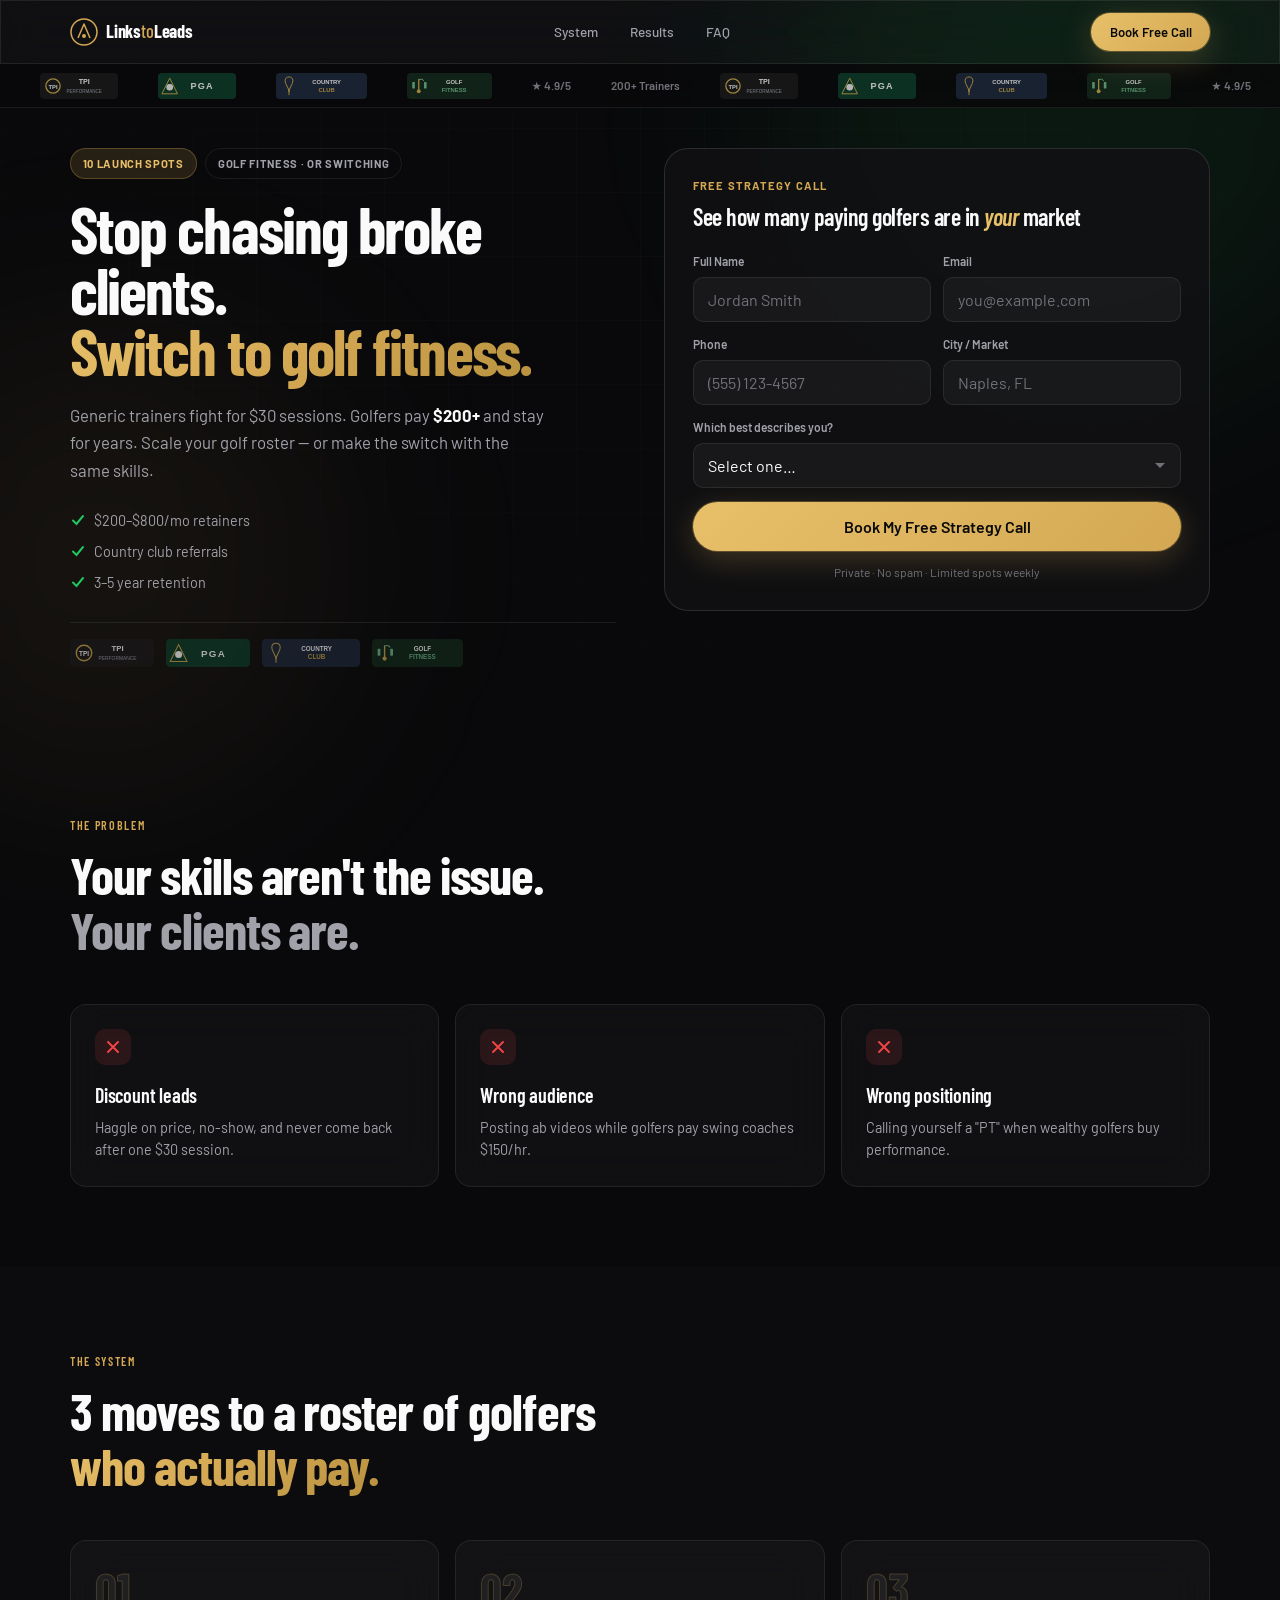
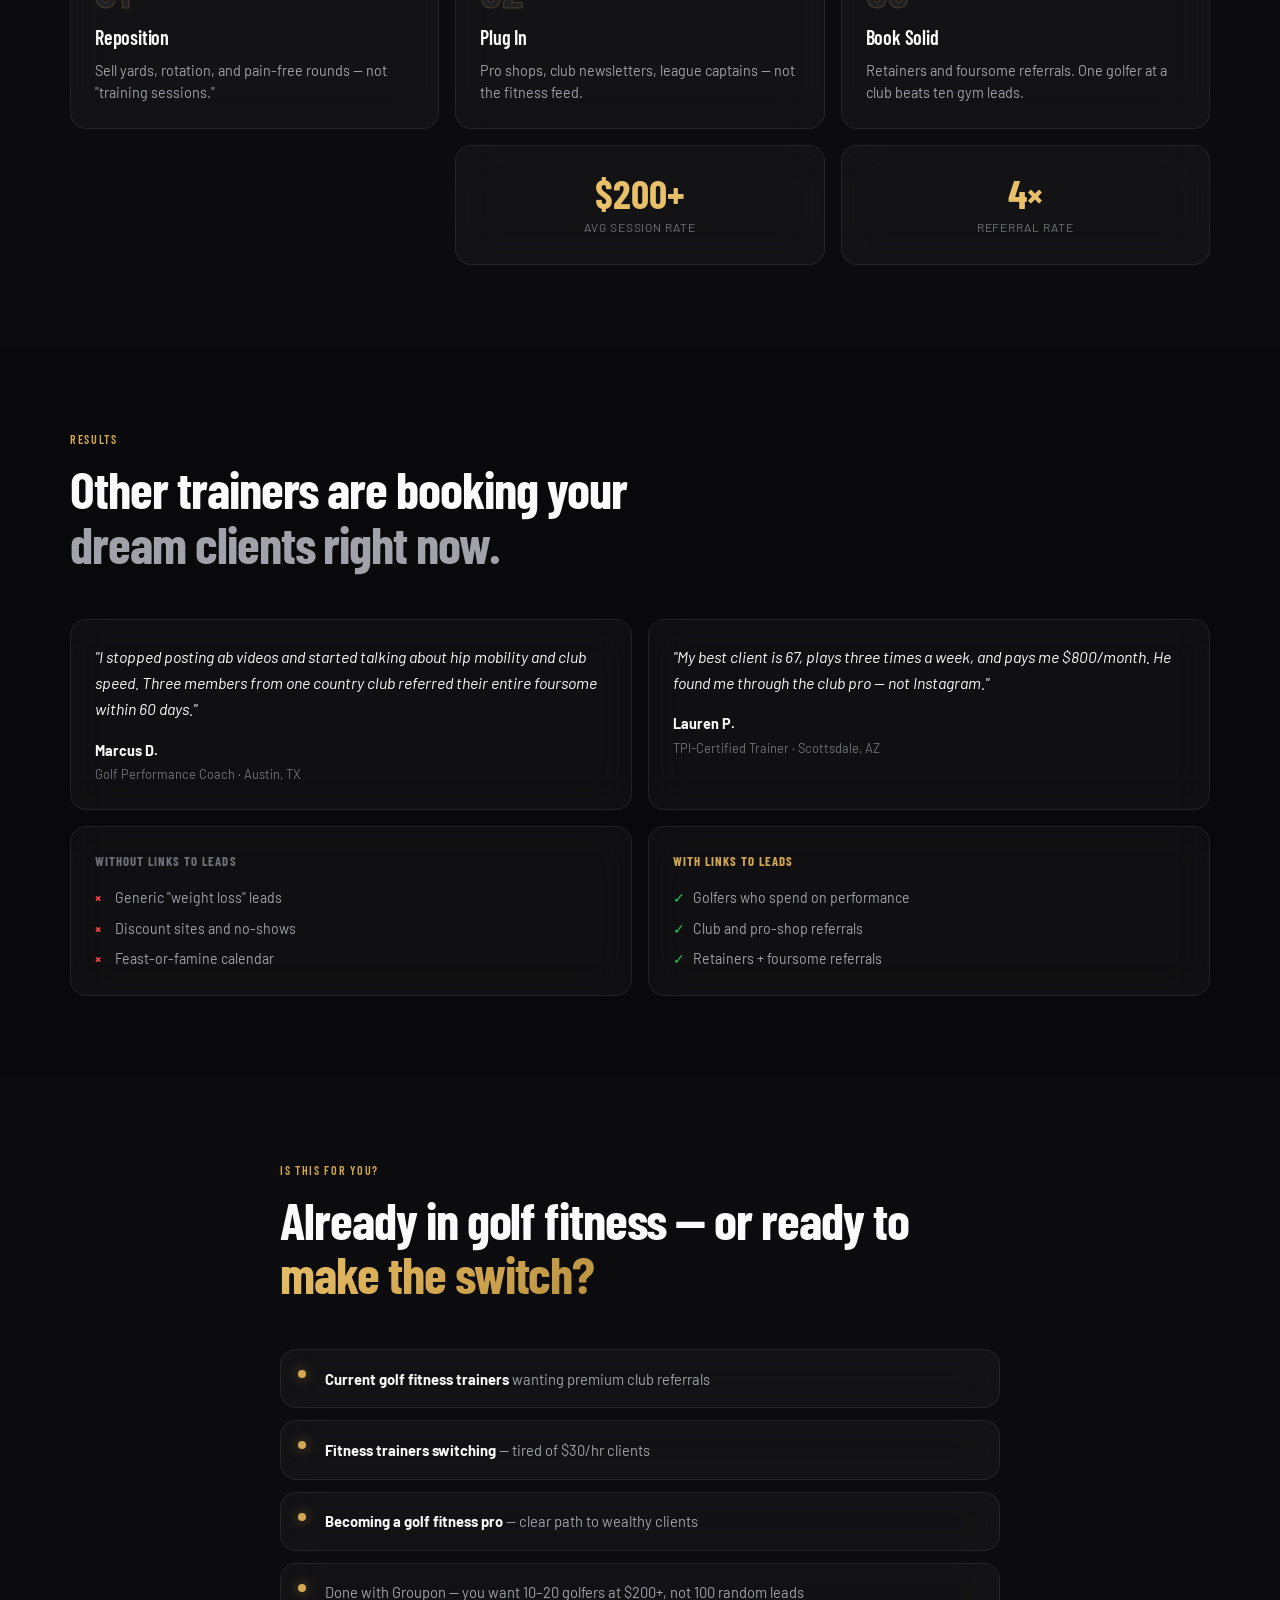
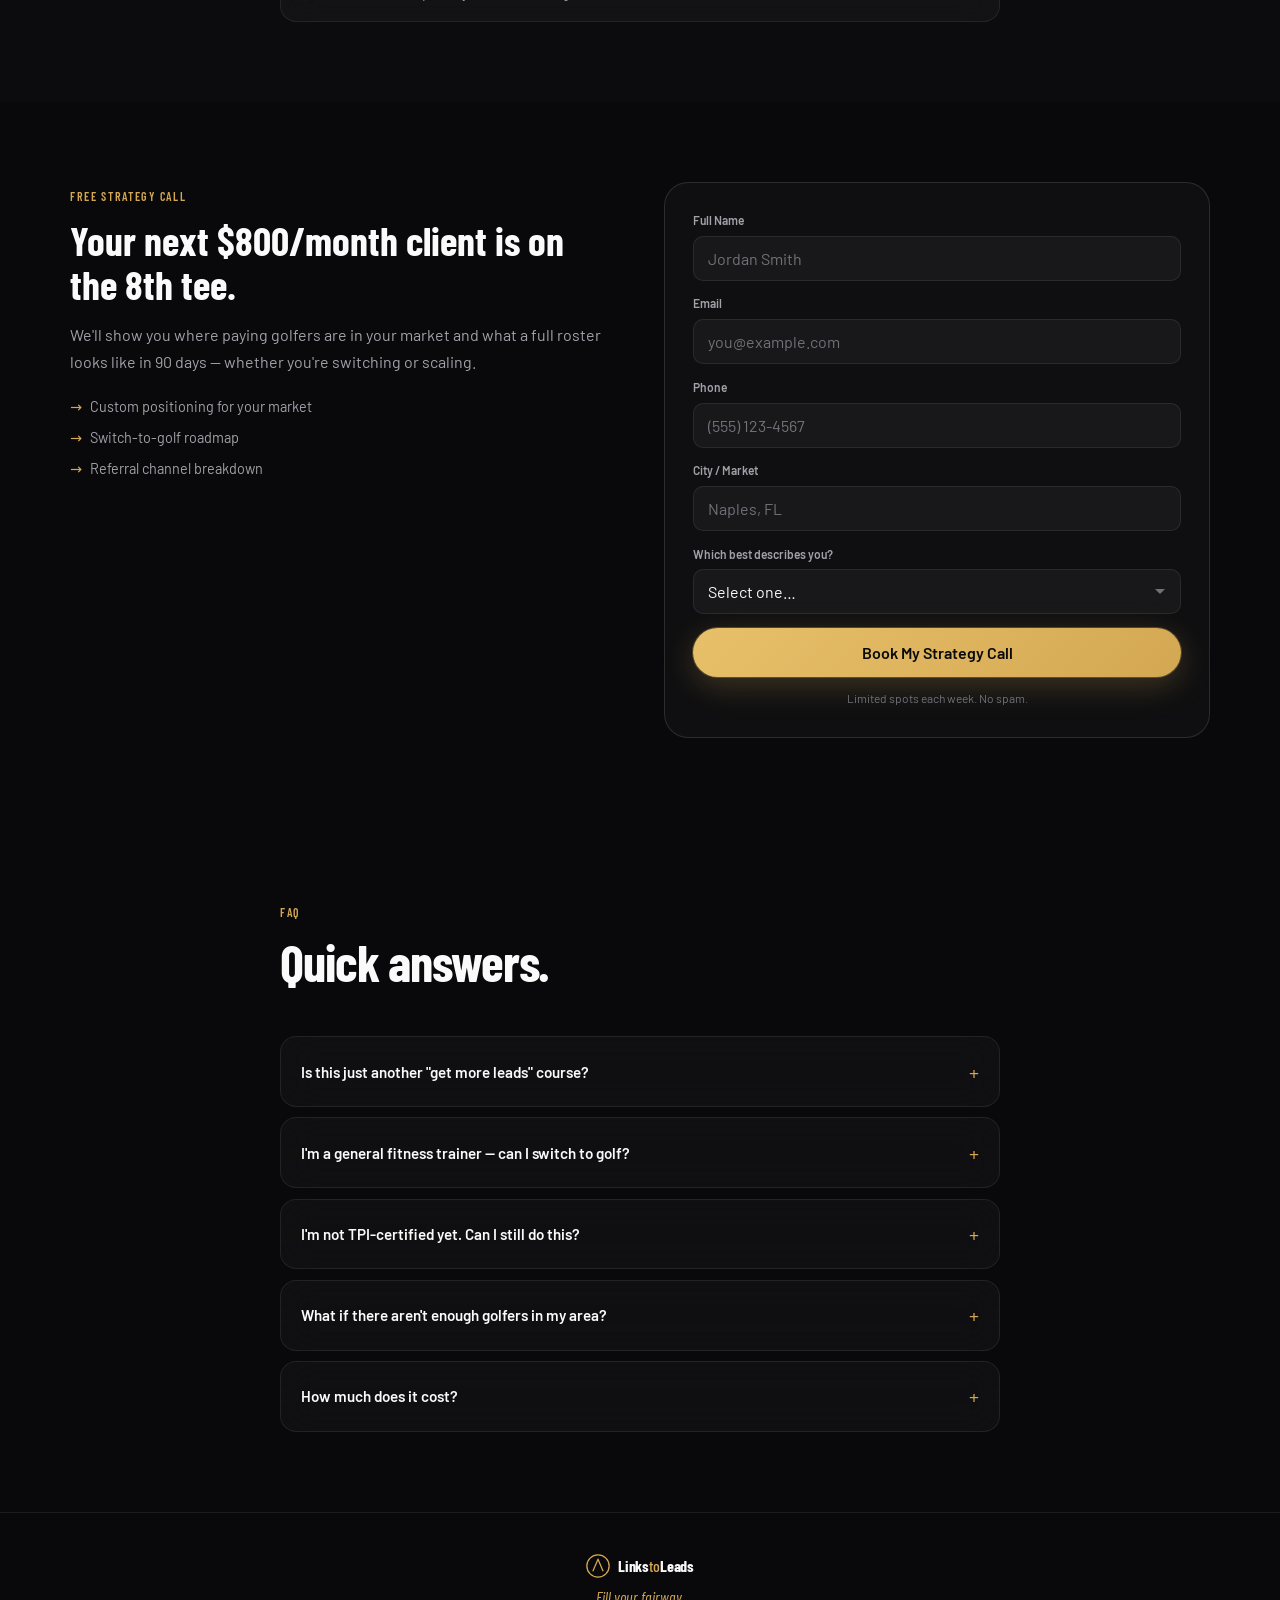
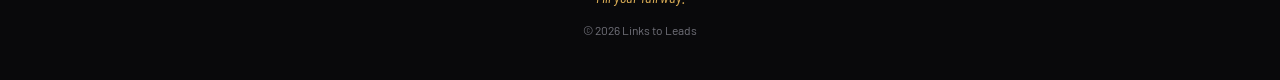
==== commit 068f9762: "Redesign site with Framer-inspired UI and UI UX Pro Max system. Dark glass layout, bento grids, Barl" ====
--- a/index.html
+++ b/index.html
@@ -7,89 +7,119 @@
   <title>Links to Leads — Fill Your Fairway</title>
   <link rel="preconnect" href="https://fonts.googleapis.com" />
   <link rel="preconnect" href="https://fonts.gstatic.com" crossorigin />
-  <link href="https://fonts.googleapis.com/css2?family=DM+Sans:ital,opsz,wght@0,9..40,400;0,9..40,500;0,9..40,600;0,9..40,700;1,9..40,400&family=Instrument+Serif:ital@0;1&display=swap" rel="stylesheet" />
+  <link href="https://fonts.googleapis.com/css2?family=Barlow+Condensed:wght@400;500;600;700&family=Barlow:wght@300;400;500;600;700&display=swap" rel="stylesheet" />
   <link rel="stylesheet" href="styles.css" />
 </head>
 <body>
-  <!-- Trust bar -->
-  <div class="trust-bar" aria-label="Trusted by golf fitness professionals">
-    <div class="container trust-bar-inner">
-      <span class="trust-label">Trusted at</span>
-      <ul class="logo-strip logo-strip--bar" aria-label="Partner logos">
-        <li><img src="assets/logos/tpi.svg" alt="TPI" width="90" height="30" /></li>
-        <li><img src="assets/logos/pga.svg" alt="PGA" width="90" height="30" /></li>
-        <li><img src="assets/logos/country-club.svg" alt="Country Club" width="100" height="30" /></li>
-        <li><img src="assets/logos/golf-fitness.svg" alt="Golf Fitness" width="95" height="30" /></li>
-      </ul>
-      <div class="trust-bar-badges">
-        <span class="trust-badge"><span class="trust-icon" aria-hidden="true">★</span> 4.9/5</span>
-        <span class="trust-badge"><span class="trust-icon" aria-hidden="true">✓</span> 200+ Trainers</span>
+  <!-- Ambient background -->
+  <div class="ambient" aria-hidden="true">
+    <div class="ambient-orb ambient-orb--1"></div>
+    <div class="ambient-orb ambient-orb--2"></div>
+    <div class="ambient-grid"></div>
+  </div>
+
+  <!-- Nav -->
+  <header class="nav glass" id="nav">
+    <div class="container nav-inner">
+      <a href="#top" class="brand">
+        <svg class="brand-icon" width="28" height="28" viewBox="0 0 28 28" aria-hidden="true">
+          <circle cx="14" cy="14" r="13" fill="none" stroke="currentColor" stroke-width="1.5"/>
+          <path d="M8 20 L14 6 L20 20" fill="none" stroke="currentColor" stroke-width="1.5" stroke-linejoin="round"/>
+          <circle cx="14" cy="18" r="2" fill="currentColor"/>
+        </svg>
+        <span>Links<span class="brand-accent">to</span>Leads</span>
+      </a>
+      <nav class="nav-links" aria-label="Primary">
+        <a href="#system">System</a>
+        <a href="#proof">Results</a>
+        <a href="#faq">FAQ</a>
+      </nav>
+      <a href="#book" class="btn btn-primary btn-sm">Book Free Call</a>
+    </div>
+  </header>
+
+  <!-- Logo marquee -->
+  <div class="marquee-wrap" aria-hidden="true">
+    <div class="marquee">
+      <div class="marquee-track">
+        <img src="assets/logos/tpi.svg" alt="" width="90" height="30" />
+        <img src="assets/logos/pga.svg" alt="" width="90" height="30" />
+        <img src="assets/logos/country-club.svg" alt="" width="100" height="30" />
+        <img src="assets/logos/golf-fitness.svg" alt="" width="95" height="30" />
+        <span class="marquee-stat">★ 4.9/5</span>
+        <span class="marquee-stat">200+ Trainers</span>
+        <img src="assets/logos/tpi.svg" alt="" width="90" height="30" />
+        <img src="assets/logos/pga.svg" alt="" width="90" height="30" />
+        <img src="assets/logos/country-club.svg" alt="" width="100" height="30" />
+        <img src="assets/logos/golf-fitness.svg" alt="" width="95" height="30" />
+        <span class="marquee-stat">★ 4.9/5</span>
+        <span class="marquee-stat">200+ Trainers</span>
       </div>
     </div>
   </div>
-
-  <header class="site-header site-header--minimal">
-    <div class="container header-inner">
-      <a href="#top" class="logo">
-        <span class="logo-mark" aria-hidden="true">⛳</span>
-        <span class="logo-text">Links<span class="logo-accent">to</span>Leads</span>
-      </a>
-      <a href="#book" class="btn btn-sm btn-primary header-cta">Book Free Call →</a>
-    </div>
-  </header>
 
   <main>
     <!-- Hero -->
     <section class="hero" id="top">
-      <div class="hero-bg" aria-hidden="true"></div>
-      <div class="container hero-grid">
-        <p class="eyebrow hero-item hero-eyebrow">Golf Fitness Trainers · Or Ready to Switch</p>
-
-        <h1 class="hero-item hero-title">Stop chasing broke clients. <em>Switch to golf fitness</em> — or scale the roster you have.</h1>
-
-        <div class="hero-item hero-logos-wrap">
-          <p class="logo-strip-label">Trusted by trainers at</p>
-          <ul class="logo-strip logo-strip--hero" aria-label="Partner logos">
-            <li><img src="assets/logos/tpi.svg" alt="TPI Performance" width="100" height="34" /></li>
-            <li><img src="assets/logos/pga.svg" alt="PGA" width="100" height="34" /></li>
-            <li><img src="assets/logos/country-club.svg" alt="Country Club" width="110" height="34" /></li>
-            <li><img src="assets/logos/golf-fitness.svg" alt="Golf Fitness" width="105" height="34" /></li>
+      <div class="container hero-layout">
+        <div class="hero-content">
+          <div class="badge-row fade-up">
+            <span class="badge badge-gold">10 Launch Spots</span>
+            <span class="badge badge-outline">Golf Fitness · Or Switching</span>
+          </div>
+
+          <h1 class="hero-title fade-up delay-1">
+            Stop chasing broke clients.<br />
+            <span class="text-gradient">Switch to golf fitness.</span>
+          </h1>
+
+          <p class="hero-desc fade-up delay-2">
+            Generic trainers fight for $30 sessions. Golfers pay <strong>$200+</strong> and stay for years.
+            Scale your golf roster — or make the switch with the same skills.
+          </p>
+
+          <ul class="hero-pills fade-up delay-3">
+            <li><svg width="16" height="16" viewBox="0 0 16 16" aria-hidden="true"><path d="M3 8.5L6.5 12L13 4" fill="none" stroke="currentColor" stroke-width="2" stroke-linecap="round"/></svg>$200–$800/mo retainers</li>
+            <li><svg width="16" height="16" viewBox="0 0 16 16" aria-hidden="true"><path d="M3 8.5L6.5 12L13 4" fill="none" stroke="currentColor" stroke-width="2" stroke-linecap="round"/></svg>Country club referrals</li>
+            <li><svg width="16" height="16" viewBox="0 0 16 16" aria-hidden="true"><path d="M3 8.5L6.5 12L13 4" fill="none" stroke="currentColor" stroke-width="2" stroke-linecap="round"/></svg>3–5 year retention</li>
           </ul>
-          <div class="hero-trust-stats">
-            <span><strong>★ 4.9/5</strong> rating</span>
-            <span><strong>200+</strong> trainers</span>
-            <span><strong>Free</strong> call</span>
-          </div>
-        </div>
-
-        <div class="hero-item hero-form-wrap" id="book">
-          <div class="hero-form-card">
-            <div class="form-card-header">
-              <p class="form-card-eyebrow">Free Strategy Call</p>
-              <h2 class="form-card-title">Book your call — see how many paying golfers are in <em>your</em> market</h2>
-            </div>
-            <form class="lead-form lead-form--compact" id="hero-form" action="#" method="POST">
+
+          <div class="logo-strip-static fade-up delay-4" aria-label="Partner logos">
+            <img src="assets/logos/tpi.svg" alt="TPI" width="88" height="28" />
+            <img src="assets/logos/pga.svg" alt="PGA" width="88" height="28" />
+            <img src="assets/logos/country-club.svg" alt="Country Club" width="98" height="28" />
+            <img src="assets/logos/golf-fitness.svg" alt="Golf Fitness" width="92" height="28" />
+          </div>
+        </div>
+
+        <div class="hero-form-col fade-up delay-2" id="book">
+          <div class="form-card glass-strong">
+            <div class="form-card-head">
+              <span class="form-eyebrow">Free Strategy Call</span>
+              <h2>See how many paying golfers are in <em>your</em> market</h2>
+            </div>
+            <form class="lead-form" id="hero-form" action="#" method="POST">
               <div class="form-row">
-                <div class="form-group">
+                <div class="field">
                   <label for="hero-name">Full Name</label>
-                  <input type="text" id="hero-name" name="name" placeholder="Jordan Smith" required />
+                  <input type="text" id="hero-name" name="name" placeholder="Jordan Smith" required autocomplete="name" />
                 </div>
-                <div class="form-group">
+                <div class="field">
                   <label for="hero-email">Email</label>
-                  <input type="email" id="hero-email" name="email" placeholder="you@example.com" required />
+                  <input type="email" id="hero-email" name="email" placeholder="you@example.com" required autocomplete="email" />
                 </div>
               </div>
               <div class="form-row">
-                <div class="form-group">
+                <div class="field">
                   <label for="hero-phone">Phone</label>
-                  <input type="tel" id="hero-phone" name="phone" placeholder="(555) 123-4567" required />
+                  <input type="tel" id="hero-phone" name="phone" placeholder="(555) 123-4567" required autocomplete="tel" />
                 </div>
-                <div class="form-group">
+                <div class="field">
                   <label for="hero-location">City / Market</label>
                   <input type="text" id="hero-location" name="location" placeholder="Naples, FL" required />
                 </div>
               </div>
-              <div class="form-group">
+              <div class="field">
                 <label for="hero-type">Which best describes you?</label>
                 <select id="hero-type" name="trainer_type" required>
                   <option value="" disabled selected>Select one…</option>
@@ -98,106 +128,98 @@
                   <option value="becoming">Want to become a golf fitness trainer</option>
                 </select>
               </div>
-              <button type="submit" class="btn btn-primary btn-lg btn-full">Book My Free Strategy Call →</button>
-              <p class="form-note">🔒 Private · No spam · Limited spots weekly</p>
+              <button type="submit" class="btn btn-primary btn-lg btn-full">Book My Free Strategy Call</button>
+              <p class="form-foot">Private · No spam · Limited spots weekly</p>
             </form>
           </div>
         </div>
-
-        <div class="hero-item hero-below-fold">
-          <p class="hero-lead">
-            <strong>The problem:</strong> Generic trainers fight for $30 sessions. <strong>The opportunity:</strong> Golfers pay $200+ and stay for years — whether you're scaling golf fitness or making the switch.
-          </p>
-          <ul class="hero-savepoints">
-            <li>
-              <span class="savepoint-icon" aria-hidden="true">✓</span>
-              <span><strong>$200–$800/mo retainers</strong> — not Groupon bargain hunters</span>
-            </li>
-            <li>
-              <span class="savepoint-icon" aria-hidden="true">✓</span>
-              <span><strong>Country club referrals</strong> — not Instagram scroll-pasters</span>
-            </li>
-            <li>
-              <span class="savepoint-icon" aria-hidden="true">✓</span>
-              <span><strong>3–5 year retention</strong> — golfers don't ghost after week one</span>
-            </li>
-            <li>
-              <span class="savepoint-icon" aria-hidden="true">✓</span>
-              <span><strong>Switch-ready</strong> — same skills, better-paying niche</span>
-            </li>
-          </ul>
-        </div>
-      </div>
-    </section>
-
-    <!-- Problem -->
-    <section class="problem section">
-      <div class="container narrow">
-        <p class="eyebrow eyebrow-dark">Why You're Still Broke</p>
-        <h2>Your skills aren't the problem.<br />Your <em>clients</em> are.</h2>
-        <p class="section-greed">The average trainer spends 80% of their time chasing people who can't afford them. You're one niche away from clients who already have money — and a 20-year reason to stay fit.</p>
-        <div class="problem-grid">
-          <div class="problem-card">
-            <span class="problem-icon" aria-hidden="true">✕</span>
-            <p>Discount leads who haggle on price, no-show, and never come back</p>
-          </div>
-          <div class="problem-card">
-            <span class="problem-icon" aria-hidden="true">✕</span>
-            <p>Posting ab videos while golfers pay $150/hr for swing coaches instead</p>
-          </div>
-          <div class="problem-card">
-            <span class="problem-icon" aria-hidden="true">✕</span>
-            <p>Calling yourself a "PT" when wealthy golfers buy performance — not gym sessions</p>
-          </div>
-        </div>
-      </div>
-    </section>
-
-    <!-- Solution -->
-    <section class="solution section section-alt" id="how-it-works">
+      </div>
+    </section>
+
+    <!-- Bento: Problem -->
+    <section class="section" id="problem">
       <div class="container">
-        <div class="section-head">
-          <p class="eyebrow">The Links to Leads System</p>
-          <h2>3 moves to a roster full of golfers<br />who <em>actually pay you.</em></h2>
-          <p class="section-sub">We don't teach generic marketing. We hand you the same pipeline other trainers use to steal the wealthy clients you're missing — from country clubs, pro shops, and member referrals.</p>
-        </div>
-        <div class="steps">
-          <article class="step">
+        <div class="section-head reveal">
+          <span class="section-label">The Problem</span>
+          <h2>Your skills aren't the issue.<br /><span class="text-muted">Your clients are.</span></h2>
+        </div>
+        <div class="bento bento-3 reveal">
+          <article class="bento-card bento-card--wide glass">
+            <span class="bento-icon bento-icon--bad">
+              <svg width="20" height="20" viewBox="0 0 20 20" aria-hidden="true"><path d="M5 5l10 10M15 5L5 15" stroke="currentColor" stroke-width="2" stroke-linecap="round"/></svg>
+            </span>
+            <h3>Discount leads</h3>
+            <p>Haggle on price, no-show, and never come back after one $30 session.</p>
+          </article>
+          <article class="bento-card glass">
+            <span class="bento-icon bento-icon--bad">
+              <svg width="20" height="20" viewBox="0 0 20 20" aria-hidden="true"><path d="M5 5l10 10M15 5L5 15" stroke="currentColor" stroke-width="2" stroke-linecap="round"/></svg>
+            </span>
+            <h3>Wrong audience</h3>
+            <p>Posting ab videos while golfers pay swing coaches $150/hr.</p>
+          </article>
+          <article class="bento-card glass">
+            <span class="bento-icon bento-icon--bad">
+              <svg width="20" height="20" viewBox="0 0 20 20" aria-hidden="true"><path d="M5 5l10 10M15 5L5 15" stroke="currentColor" stroke-width="2" stroke-linecap="round"/></svg>
+            </span>
+            <h3>Wrong positioning</h3>
+            <p>Calling yourself a "PT" when wealthy golfers buy performance.</p>
+          </article>
+        </div>
+      </div>
+    </section>
+
+    <!-- Bento: System -->
+    <section class="section section-dim" id="system">
+      <div class="container">
+        <div class="section-head reveal">
+          <span class="section-label">The System</span>
+          <h2>3 moves to a roster of golfers<br /><span class="text-gradient">who actually pay.</span></h2>
+        </div>
+        <div class="bento bento-steps reveal">
+          <article class="bento-card bento-card--step glass">
             <span class="step-num">01</span>
             <h3>Reposition</h3>
-            <p>Stop selling "training." Start selling <strong>yards, rotation, and pain-free rounds</strong> — the language golfers actually respond to.</p>
-          </article>
-          <article class="step">
+            <p>Sell yards, rotation, and pain-free rounds — not "training sessions."</p>
+          </article>
+          <article class="bento-card bento-card--step glass">
             <span class="step-num">02</span>
             <h3>Plug In</h3>
-            <p>Get in front of golfers where they already are: <strong>pro shops, club newsletters, league captains, and golf communities</strong> — not the fitness feed.</p>
-          </article>
-          <article class="step">
+            <p>Pro shops, club newsletters, league captains — not the fitness feed.</p>
+          </article>
+          <article class="bento-card bento-card--step glass">
             <span class="step-num">03</span>
             <h3>Book Solid</h3>
-            <p>Convert interest into <strong>retainers and referrals</strong>. One satisfied golfer at a club is worth ten random gym leads.</p>
-          </article>
-        </div>
-      </div>
-    </section>
-
-    <!-- Social proof -->
-    <section class="proof section" id="proof">
+            <p>Retainers and foursome referrals. One golfer at a club beats ten gym leads.</p>
+          </article>
+          <article class="bento-card bento-card--stat glass">
+            <span class="stat-value">$200+</span>
+            <span class="stat-label">avg session rate</span>
+          </article>
+          <article class="bento-card bento-card--stat glass">
+            <span class="stat-value">4×</span>
+            <span class="stat-label">referral rate</span>
+          </article>
+        </div>
+      </div>
+    </section>
+
+    <!-- Proof -->
+    <section class="section" id="proof">
       <div class="container">
-        <div class="section-head">
-          <p class="eyebrow eyebrow-dark">What You're Missing</p>
-          <h2>Other trainers are booking your<br /><em>dream clients</em> right now.</h2>
-          <p class="section-greed section-greed-center">Same certification. Same city. Different clients. Different income. The only difference is who they're in front of — and how they're positioned.</p>
-        </div>
-        <div class="proof-grid">
-          <blockquote class="testimonial">
+        <div class="section-head reveal">
+          <span class="section-label">Results</span>
+          <h2>Other trainers are booking your<br /><span class="text-muted">dream clients right now.</span></h2>
+        </div>
+        <div class="bento bento-2 reveal">
+          <blockquote class="bento-card bento-card--quote glass">
             <p>"I stopped posting ab videos and started talking about hip mobility and club speed. Three members from one country club referred their entire foursome within 60 days."</p>
             <footer>
               <strong>Marcus D.</strong>
               <span>Golf Performance Coach · Austin, TX</span>
             </footer>
           </blockquote>
-          <blockquote class="testimonial">
+          <blockquote class="bento-card bento-card--quote glass">
             <p>"My best client is 67, plays three times a week, and pays me $800/month. He found me through the club pro — not Instagram."</p>
             <footer>
               <strong>Lauren P.</strong>
@@ -205,22 +227,20 @@
             </footer>
           </blockquote>
         </div>
-        <div class="compare">
-          <div class="compare-col compare-before">
+        <div class="compare reveal">
+          <div class="compare-card compare-before glass">
             <h4>Without Links to Leads</h4>
             <ul>
-              <li>Competing for generic "weight loss" leads</li>
+              <li>Generic "weight loss" leads</li>
               <li>Discount sites and no-shows</li>
-              <li>Explaining why golfers need a trainer</li>
               <li>Feast-or-famine calendar</li>
             </ul>
           </div>
-          <div class="compare-col compare-after">
+          <div class="compare-card compare-after glass">
             <h4>With Links to Leads</h4>
             <ul>
-              <li>Golfers who already spend on performance</li>
+              <li>Golfers who spend on performance</li>
               <li>Club and pro-shop referrals</li>
-              <li>Positioned as essential, not optional</li>
               <li>Retainers + foursome referrals</li>
             </ul>
           </div>
@@ -228,149 +248,115 @@
       </div>
     </section>
 
-    <!-- Who it's for -->
-    <section class="audience section section-alt">
-      <div class="container narrow">
-        <p class="eyebrow">Is This For You?</p>
-        <h2>Already in golf fitness — or ready to <em>make the switch?</em></h2>
-        <ul class="check-list">
-          <li><strong>Current golf fitness trainers</strong> who want more premium clients from country clubs and pro-shop referrals — not more discount leads</li>
-          <li><strong>Fitness trainers ready to switch</strong> who are tired of $30/hr clients and want a niche where people pay, stay, and refer</li>
-          <li><strong>Trainers becoming golf fitness pros</strong> who want a clear path into a market with wealthy, long-term clients</li>
-          <li>You're done competing on Instagram and Groupon — you want 10–20 golfers who pay $200+, not 100 random gym leads</li>
+    <!-- Audience -->
+    <section class="section section-dim" id="audience">
+      <div class="container container-narrow">
+        <div class="section-head reveal">
+          <span class="section-label">Is This For You?</span>
+          <h2>Already in golf fitness — or ready to <span class="text-gradient">make the switch?</span></h2>
+        </div>
+        <ul class="check-grid reveal">
+          <li class="glass"><strong>Current golf fitness trainers</strong> wanting premium club referrals</li>
+          <li class="glass"><strong>Fitness trainers switching</strong> — tired of $30/hr clients</li>
+          <li class="glass"><strong>Becoming a golf fitness pro</strong> — clear path to wealthy clients</li>
+          <li class="glass">Done with Groupon — you want 10–20 golfers at $200+, not 100 random leads</li>
         </ul>
       </div>
     </section>
 
-    <!-- CTA / Book -->
-    <section class="cta-section section" id="book-bottom">
+    <!-- Bottom CTA -->
+    <section class="section cta-section" id="book-bottom">
       <div class="container">
-        <div class="cta-card">
+        <div class="cta-split reveal">
           <div class="cta-copy">
-            <p class="eyebrow">Free Strategy Call</p>
-            <h2>Your next $800/month client is on the 8th tee.<br /><em>Let's get them off your competitor's roster.</em></h2>
-            <p>On this 30-minute call, we'll show you exactly where the paying golfers are in your market, how to position yourself — whether you're switching or scaling — and what a full roster looks like in 90 days.</p>
-            <ul class="cta-perks">
+            <span class="section-label">Free Strategy Call</span>
+            <h2>Your next $800/month client is on the 8th tee.</h2>
+            <p>We'll show you where paying golfers are in your market and what a full roster looks like in 90 days — whether you're switching or scaling.</p>
+            <ul class="cta-list">
               <li>Custom positioning for your market</li>
-              <li>Switch-to-golf roadmap (if you're new to the niche)</li>
+              <li>Switch-to-golf roadmap</li>
               <li>Referral channel breakdown</li>
-              <li>Clear next steps — no pressure pitch</li>
             </ul>
           </div>
-          <form class="lead-form book-form" id="book-form" action="#" method="POST">
-            <div class="form-group">
+          <form class="lead-form form-card glass-strong" id="book-form" action="#" method="POST">
+            <div class="field">
               <label for="name">Full Name</label>
-              <input type="text" id="name" name="name" placeholder="Jordan Smith" required />
-            </div>
-            <div class="form-group">
+              <input type="text" id="name" name="name" placeholder="Jordan Smith" required autocomplete="name" />
+            </div>
+            <div class="field">
               <label for="email">Email</label>
-              <input type="email" id="email" name="email" placeholder="you@example.com" required />
-            </div>
-            <div class="form-group">
+              <input type="email" id="email" name="email" placeholder="you@example.com" required autocomplete="email" />
+            </div>
+            <div class="field">
               <label for="phone">Phone</label>
-              <input type="tel" id="phone" name="phone" placeholder="(555) 123-4567" required />
-            </div>
-            <div class="form-group">
+              <input type="tel" id="phone" name="phone" placeholder="(555) 123-4567" required autocomplete="tel" />
+            </div>
+            <div class="field">
               <label for="location">City / Market</label>
-              <input type="text" id="location" name="location" placeholder="e.g. Naples, FL" required />
-            </div>
-            <div class="form-group">
+              <input type="text" id="location" name="location" placeholder="Naples, FL" required />
+            </div>
+            <div class="field">
               <label for="type">Which best describes you?</label>
               <select id="type" name="trainer_type" required>
                 <option value="" disabled selected>Select one…</option>
-                <option value="golf-fitness">I'm already a golf fitness trainer</option>
-                <option value="switching">I'm a fitness trainer switching to golf</option>
-                <option value="becoming">I want to become a golf fitness trainer</option>
+                <option value="golf-fitness">Already a golf fitness trainer</option>
+                <option value="switching">Fitness trainer switching to golf</option>
+                <option value="becoming">Want to become a golf fitness trainer</option>
               </select>
             </div>
-            <button type="submit" class="btn btn-primary btn-lg btn-full">Book My Strategy Call →</button>
-            <p class="form-note">Limited spots each week. No spam, ever.</p>
+            <button type="submit" class="btn btn-primary btn-lg btn-full">Book My Strategy Call</button>
+            <p class="form-foot">Limited spots each week. No spam.</p>
           </form>
         </div>
       </div>
     </section>
 
     <!-- FAQ -->
-    <section class="faq section section-alt" id="faq">
-      <div class="container narrow">
-        <p class="eyebrow eyebrow-dark">FAQ</p>
-        <h2>Quick answers.</h2>
-        <div class="faq-list">
-          <details class="faq-item">
+    <section class="section" id="faq">
+      <div class="container container-narrow">
+        <div class="section-head reveal">
+          <span class="section-label">FAQ</span>
+          <h2>Quick answers.</h2>
+        </div>
+        <div class="faq reveal">
+          <details class="faq-item glass">
             <summary>Is this just another "get more leads" course?</summary>
-            <p>No. Links to Leads is a done-with-you system built specifically for golf fitness trainers. We focus on positioning, referral channels, and conversion — not posting more Reels.</p>
-          </details>
-          <details class="faq-item">
-            <summary>I'm a general fitness trainer — can I really switch to golf?</summary>
-            <p>Yes. That's one of our biggest opportunities. You already know movement, programming, and client coaching. Golf fitness is a repositioning play — we show you how to speak to golfers, where to find them, and how to land premium clients while you build golf-specific expertise.</p>
-          </details>
-          <details class="faq-item">
+            <p>No. Links to Leads is a done-with-you system built for golf fitness trainers — positioning, referral channels, and conversion.</p>
+          </details>
+          <details class="faq-item glass">
+            <summary>I'm a general fitness trainer — can I switch to golf?</summary>
+            <p>Yes. You already know movement and coaching. We show you how to speak to golfers, find them, and land premium clients while building golf-specific expertise.</p>
+          </details>
+          <details class="faq-item glass">
             <summary>I'm not TPI-certified yet. Can I still do this?</summary>
-            <p>Absolutely. Certification helps, but golfers buy results and trust — not another credential on the wall. Many trainers in our program started as general fitness pros and built their golf niche from scratch.</p>
-          </details>
-          <details class="faq-item">
+            <p>Absolutely. Golfers buy results and trust — not another credential. Many trainers in our program started as general fitness pros.</p>
+          </details>
+          <details class="faq-item glass">
             <summary>What if there aren't enough golfers in my area?</summary>
-            <p>Almost every market has private clubs, public courses, and leagues. On your strategy call, we'll assess your local opportunity honestly — no false promises.</p>
-          </details>
-          <details class="faq-item">
+            <p>Almost every market has clubs, courses, and leagues. On your call, we'll assess your local opportunity honestly.</p>
+          </details>
+          <details class="faq-item glass">
             <summary>How much does it cost?</summary>
-            <p>The strategy call is free. If we're a fit, we'll walk you through options on the call. No hidden fees, no bait-and-switch.</p>
+            <p>The strategy call is free. If we're a fit, we'll walk you through options on the call.</p>
           </details>
         </div>
       </div>
     </section>
   </main>
 
-  <footer class="site-footer">
+  <footer class="footer">
     <div class="container footer-inner">
-      <a href="#" class="logo logo-footer">
-        <span class="logo-mark" aria-hidden="true">⛳</span>
-        <span class="logo-text">Links<span class="logo-accent">to</span>Leads</span>
+      <a href="#top" class="brand brand--footer">
+        <svg class="brand-icon" width="24" height="24" viewBox="0 0 28 28" aria-hidden="true">
+          <circle cx="14" cy="14" r="13" fill="none" stroke="currentColor" stroke-width="1.5"/>
+          <path d="M8 20 L14 6 L20 20" fill="none" stroke="currentColor" stroke-width="1.5" stroke-linejoin="round"/>
+        </svg>
+        <span>Links<span class="brand-accent">to</span>Leads</span>
       </a>
-      <p class="footer-tagline">Fill your fairway.</p>
-      <p class="footer-copy">© 2026 Links to Leads. All rights reserved.</p>
+      <p class="footer-tag">Fill your fairway.</p>
+      <p class="footer-copy">© 2026 Links to Leads</p>
     </div>
   </footer>
-
-  <!-- Lead capture modal (mobile + header CTA) -->
-  <div class="lead-modal" id="lead-modal" aria-hidden="true">
-    <div class="lead-modal-backdrop" data-close-lead-modal></div>
-    <div class="lead-modal-panel" role="dialog" aria-labelledby="modal-title" aria-modal="true">
-      <button type="button" class="lead-modal-close" data-close-lead-modal aria-label="Close">&times;</button>
-      <p class="form-card-eyebrow">Free Strategy Call</p>
-      <h2 class="form-card-title" id="modal-title">Book your free strategy call</h2>
-      <p class="form-card-sub">Golf fitness trainer or ready to switch — we'll map your path to paying golf clients.</p>
-      <form class="lead-form" id="modal-form" action="#" method="POST">
-        <div class="form-group">
-          <label for="modal-name">Full Name</label>
-          <input type="text" id="modal-name" name="name" placeholder="Jordan Smith" required />
-        </div>
-        <div class="form-group">
-          <label for="modal-email">Email</label>
-          <input type="email" id="modal-email" name="email" placeholder="you@example.com" required />
-        </div>
-        <div class="form-group">
-          <label for="modal-phone">Phone</label>
-          <input type="tel" id="modal-phone" name="phone" placeholder="(555) 123-4567" required />
-        </div>
-        <div class="form-group">
-          <label for="modal-location">City / Market</label>
-          <input type="text" id="modal-location" name="location" placeholder="e.g. Naples, FL" required />
-        </div>
-        <div class="form-group">
-          <label for="modal-type">Which best describes you?</label>
-          <select id="modal-type" name="trainer_type" required>
-            <option value="" disabled selected>Select one…</option>
-            <option value="golf-fitness">I'm already a golf fitness trainer</option>
-            <option value="switching">I'm a fitness trainer switching to golf</option>
-            <option value="becoming">I want to become a golf fitness trainer</option>
-          </select>
-        </div>
-        <button type="submit" class="btn btn-primary btn-lg btn-full">Book My Free Strategy Call →</button>
-        <p class="form-note">🔒 Limited spots weekly. No spam.</p>
-      </form>
-    </div>
-  </div>
 
   <script src="script.js"></script>
 </body>
--- a/styles.css
+++ b/styles.css
@@ -1,50 +1,43 @@
-/* ── Links to Leads — Golf Trainer Landing Page ── */
+/* Links to Leads — Framer-inspired · UI UX Pro Max design system */
 
 :root {
-  --green-950: #0c1f14;
-  --green-900: #142b1c;
-  --green-800: #1e3d2a;
-  --green-700: #2a5c3e;
-  --green-600: #3d7a56;
-  --green-500: #4f9b6d;
-  --green-400: #6db88a;
-  --green-100: #e8f5ec;
-  --green-50: #f4faf6;
-
-  --gold-500: #c9a84c;
-  --gold-400: #dbbf6a;
-  --gold-300: #e8d49a;
-
-  --cream: #faf8f4;
-  --white: #ffffff;
-  --gray-600: #5c6670;
-  --gray-500: #7a8490;
-  --gray-300: #c8cdd2;
-  --gray-200: #e4e7ea;
-  --gray-100: #f0f2f4;
-
-  --font-sans: "DM Sans", system-ui, sans-serif;
-  --font-serif: "Instrument Serif", Georgia, serif;
-
-  --radius-sm: 8px;
-  --radius-md: 14px;
-  --radius-lg: 22px;
+  --bg: #09090b;
+  --bg-elevated: #111113;
+  --bg-dim: #0c0c0e;
+  --surface: rgba(255, 255, 255, 0.04);
+  --surface-hover: rgba(255, 255, 255, 0.07);
+  --border: rgba(255, 255, 255, 0.08);
+  --border-strong: rgba(255, 255, 255, 0.12);
+
+  --text: #fafafa;
+  --text-muted: #a1a1aa;
+  --text-dim: #71717a;
+
+  --gold: #d4a853;
+  --gold-bright: #e8c06a;
+  --gold-dim: rgba(212, 168, 83, 0.15);
+  --green: #22c55e;
+  --green-dim: rgba(34, 197, 94, 0.12);
+  --red: #ef4444;
+  --red-dim: rgba(239, 68, 68, 0.12);
+
+  --font-display: "Barlow Condensed", system-ui, sans-serif;
+  --font-body: "Barlow", system-ui, sans-serif;
+
+  --radius-sm: 10px;
+  --radius-md: 16px;
+  --radius-lg: 24px;
   --radius-xl: 32px;
 
-  --shadow-sm: 0 2px 8px rgba(12, 31, 20, 0.06);
-  --shadow-md: 0 8px 30px rgba(12, 31, 20, 0.1);
-  --shadow-lg: 0 20px 60px rgba(12, 31, 20, 0.14);
-
-  --header-h: 60px;
-  --trust-bar-h: 48px;
-  --top-offset: calc(var(--trust-bar-h) + var(--header-h));
-}
-
-*, *::before, *::after {
-  box-sizing: border-box;
-  margin: 0;
-  padding: 0;
-}
+  --nav-h: 64px;
+  --marquee-h: 44px;
+  --top-offset: calc(var(--nav-h) + var(--marquee-h));
+
+  --ease-out: cubic-bezier(0.16, 1, 0.3, 1);
+  --ease-spring: cubic-bezier(0.34, 1.56, 0.64, 1);
+}
+
+*, *::before, *::after { box-sizing: border-box; margin: 0; padding: 0; }
 
 html {
   scroll-behavior: smooth;
@@ -52,88 +45,117 @@
 }
 
 body {
-  font-family: var(--font-sans);
+  font-family: var(--font-body);
   font-size: 1rem;
   line-height: 1.6;
-  color: var(--green-950);
-  background: var(--cream);
-}
-
-img { max-width: 100%; display: block; }
-
-a {
-  color: inherit;
-  text-decoration: none;
-}
+  color: var(--text);
+  background: var(--bg);
+  overflow-x: hidden;
+}
+
+img { display: block; max-width: 100%; }
+a { color: inherit; text-decoration: none; }
 
 .container {
-  width: min(1120px, calc(100% - 2.5rem));
+  width: min(1140px, calc(100% - 2rem));
   margin-inline: auto;
 }
 
-.narrow {
-  width: min(760px, calc(100% - 2.5rem));
+.container-narrow {
+  width: min(720px, calc(100% - 2rem));
   margin-inline: auto;
 }
 
+/* ── Ambient background ── */
+
+.ambient {
+  position: fixed;
+  inset: 0;
+  z-index: -1;
+  pointer-events: none;
+  overflow: hidden;
+}
+
+.ambient-orb {
+  position: absolute;
+  border-radius: 50%;
+  filter: blur(100px);
+}
+
+.ambient-orb--1 {
+  width: 600px;
+  height: 600px;
+  top: -200px;
+  right: -100px;
+  background: rgba(34, 197, 94, 0.08);
+}
+
+.ambient-orb--2 {
+  width: 500px;
+  height: 500px;
+  bottom: 10%;
+  left: -150px;
+  background: rgba(212, 168, 83, 0.06);
+}
+
+.ambient-grid {
+  position: absolute;
+  inset: 0;
+  background-image:
+    linear-gradient(rgba(255,255,255,0.02) 1px, transparent 1px),
+    linear-gradient(90deg, rgba(255,255,255,0.02) 1px, transparent 1px);
+  background-size: 64px 64px;
+  mask-image: radial-gradient(ellipse 80% 60% at 50% 30%, black, transparent);
+}
+
+/* ── Glass ── */
+
+.glass {
+  background: rgba(255, 255, 255, 0.03);
+  backdrop-filter: blur(20px) saturate(1.4);
+  -webkit-backdrop-filter: blur(20px) saturate(1.4);
+  border: 1px solid var(--border);
+}
+
+.glass-strong {
+  background: rgba(17, 17, 19, 0.85);
+  backdrop-filter: blur(24px) saturate(1.5);
+  -webkit-backdrop-filter: blur(24px) saturate(1.5);
+  border: 1px solid var(--border-strong);
+}
+
 /* ── Typography ── */
 
-.eyebrow {
-  font-size: 0.78rem;
+.text-gradient {
+  background: linear-gradient(135deg, var(--gold-bright), var(--gold), #b8923f);
+  -webkit-background-clip: text;
+  -webkit-text-fill-color: transparent;
+  background-clip: text;
+}
+
+.text-muted { color: var(--text-muted); }
+
+.section-label {
+  display: inline-block;
+  font-family: var(--font-display);
+  font-size: 0.75rem;
   font-weight: 600;
-  letter-spacing: 0.12em;
+  letter-spacing: 0.14em;
   text-transform: uppercase;
-  color: var(--gold-400);
-  margin-bottom: 1rem;
-}
-
-.eyebrow-dark {
-  color: var(--green-600);
-}
-
-h1, h2, h3, h4 {
-  line-height: 1.15;
-  font-weight: 600;
-}
-
-h1 {
-  font-size: clamp(2rem, 4.5vw, 3.2rem);
-  letter-spacing: -0.03em;
-  color: var(--white);
-}
-
-h1 em,
-h2 em {
-  font-family: var(--font-serif);
-  font-style: italic;
-  font-weight: 400;
-  color: var(--gold-300);
-}
-
-h2 {
-  font-size: clamp(1.85rem, 4vw, 2.75rem);
-  letter-spacing: -0.025em;
-  margin-bottom: 1rem;
-}
-
-h3 {
-  font-size: 1.25rem;
-  margin-bottom: 0.6rem;
-}
-
-h4 {
-  font-size: 0.95rem;
-  font-weight: 700;
-  text-transform: uppercase;
-  letter-spacing: 0.06em;
-  margin-bottom: 1rem;
-}
-
-.section-sub {
-  font-size: 1.1rem;
-  color: rgba(255, 255, 255, 0.72);
-  max-width: 540px;
-  margin-inline: auto;
+  color: var(--gold);
+  margin-bottom: 0.75rem;
+}
+
+.section-head {
+  margin-bottom: 3rem;
+}
+
+.section-head h2 {
+  font-family: var(--font-display);
+  font-size: clamp(2rem, 5vw, 3.25rem);
+  font-weight: 700;
+  line-height: 1.05;
+  letter-spacing: -0.02em;
 }
 
 /* ── Buttons ── */
@@ -143,13 +165,13 @@
   align-items: center;
   justify-content: center;
   gap: 0.4rem;
-  font-family: var(--font-sans);
+  font-family: var(--font-body);
   font-weight: 600;
-  font-size: 0.95rem;
+  font-size: 0.9rem;
   border: none;
   border-radius: 100px;
   cursor: pointer;
-  transition: transform 0.2s, box-shadow 0.2s, background 0.2s;
+  transition: transform 0.25s var(--ease-out), box-shadow 0.25s var(--ease-out), background 0.25s;
 }
 
 .btn:hover {
@@ -157,345 +179,246 @@
 }
 
 .btn-primary {
-  background: linear-gradient(135deg, var(--gold-500), var(--gold-400));
-  color: var(--green-950);
-  box-shadow: 0 4px 20px rgba(201, 168, 76, 0.35);
+  background: linear-gradient(135deg, var(--gold-bright), var(--gold));
+  color: #0a0a0a;
+  box-shadow: 0 0 0 1px rgba(212,168,83,0.3), 0 8px 32px rgba(212,168,83,0.25);
 }
 
 .btn-primary:hover {
-  box-shadow: 0 8px 30px rgba(201, 168, 76, 0.45);
-}
-
-.btn-sm {
-  padding: 0.55rem 1.2rem;
-  font-size: 0.85rem;
-}
-
-.btn-lg {
-  padding: 1rem 2rem;
-  font-size: 1.05rem;
-}
-
-.btn-xl {
-  padding: 1.15rem 2.25rem;
-  font-size: 1.12rem;
-  font-weight: 700;
-  letter-spacing: -0.01em;
-}
-
-.btn-full {
-  width: 100%;
-}
-
-/* ── Trust bar + logo strip ── */
-
-.trust-bar {
+  box-shadow: 0 0 0 1px rgba(212,168,83,0.5), 0 12px 40px rgba(212,168,83,0.35);
+}
+
+.btn-sm { padding: 0.55rem 1.15rem; font-size: 0.82rem; }
+.btn-lg { padding: 0.95rem 1.5rem; font-size: 1rem; }
+.btn-full { width: 100%; }
+
+/* ── Nav ── */
+
+.nav {
   position: fixed;
   top: 0;
   left: 0;
   right: 0;
-  z-index: 110;
-  height: var(--trust-bar-h);
-  background: var(--green-900);
-  border-bottom: 1px solid rgba(255, 255, 255, 0.06);
-}
-
-.trust-bar-inner {
-  display: flex;
-  align-items: center;
-  gap: 0.75rem;
-  height: 100%;
-  overflow: hidden;
-}
-
-.trust-label {
-  font-size: 0.62rem;
-  font-weight: 600;
-  color: rgba(255, 255, 255, 0.4);
-  text-transform: uppercase;
-  letter-spacing: 0.08em;
-  white-space: nowrap;
-  flex-shrink: 0;
-}
-
-.logo-strip {
-  display: flex;
-  align-items: center;
-  gap: 0.65rem;
-  list-style: none;
-  flex: 1;
-  min-width: 0;
-  overflow-x: auto;
-  overflow-y: hidden;
-  scroll-snap-type: x mandatory;
-  -webkit-overflow-scrolling: touch;
-  scrollbar-width: none;
-  padding: 0.15rem 0;
-}
-
-.logo-strip::-webkit-scrollbar {
-  display: none;
-}
-
-.logo-strip li {
-  flex-shrink: 0;
-  scroll-snap-align: start;
-}
-
-.logo-strip img {
-  display: block;
-  height: 30px;
-  width: auto;
-  border-radius: 4px;
-  opacity: 0.92;
-}
-
-.logo-strip--hero img {
-  height: 34px;
-}
-
-.logo-strip-label {
-  font-size: 0.68rem;
-  font-weight: 600;
-  text-transform: uppercase;
-  letter-spacing: 0.08em;
-  color: rgba(255, 255, 255, 0.45);
-  margin-bottom: 0.6rem;
-}
-
-.trust-bar-badges {
-  display: flex;
-  align-items: center;
-  gap: 0.65rem;
-  flex-shrink: 0;
-}
-
-.trust-badge {
-  display: flex;
-  align-items: center;
-  gap: 0.3rem;
-  font-size: 0.62rem;
-  font-weight: 600;
-  color: rgba(255, 255, 255, 0.55);
-  white-space: nowrap;
-}
-
-.trust-icon {
-  color: var(--gold-400);
-  font-size: 0.7rem;
-}
-
-/* ── Header ── */
-
-.site-header {
-  position: fixed;
-  top: var(--trust-bar-h);
-  left: 0;
-  right: 0;
   z-index: 100;
-  height: var(--header-h);
-  background: rgba(12, 31, 20, 0.88);
-  backdrop-filter: blur(14px);
-  border-bottom: 1px solid rgba(255, 255, 255, 0.06);
-}
-
-.header-inner {
+  height: var(--nav-h);
+}
+
+.nav-inner {
   display: flex;
   align-items: center;
   justify-content: space-between;
   height: 100%;
-  gap: 1.5rem;
-}
-
-.logo {
+  gap: 1rem;
+}
+
+.brand {
   display: flex;
   align-items: center;
   gap: 0.5rem;
-  font-weight: 700;
-  font-size: 1.1rem;
-  color: var(--white);
-  flex-shrink: 0;
-}
-
-.logo-mark {
-  font-size: 1.3rem;
-}
-
-.logo-accent {
-  color: var(--gold-400);
+  font-family: var(--font-display);
+  font-weight: 700;
+  font-size: 1.15rem;
+  letter-spacing: -0.01em;
+}
+
+.brand-icon { color: var(--gold); flex-shrink: 0; }
+.brand-accent { color: var(--gold); font-weight: 500; }
+
+.nav-links {
+  display: flex;
+  gap: 2rem;
+}
+
+.nav-links a {
+  font-size: 0.85rem;
   font-weight: 500;
-}
-
-.nav {
-  display: flex;
-  gap: 2rem;
-}
-
-.nav a {
-  font-size: 0.88rem;
-  font-weight: 500;
-  color: rgba(255, 255, 255, 0.7);
+  color: var(--text-muted);
   transition: color 0.2s;
 }
 
-.nav a:hover {
-  color: var(--white);
-}
-
-.header-cta {
-  flex-shrink: 0;
-}
-
-.site-header--minimal .header-inner {
-  justify-content: space-between;
+.nav-links a:hover { color: var(--text); }
+
+/* ── Marquee ── */
+
+.marquee-wrap {
+  position: fixed;
+  top: var(--nav-h);
+  left: 0;
+  right: 0;
+  z-index: 99;
+  height: var(--marquee-h);
+  border-bottom: 1px solid var(--border);
+  background: rgba(9, 9, 11, 0.9);
+  backdrop-filter: blur(12px);
+  overflow: hidden;
+}
+
+.marquee { overflow: hidden; height: 100%; }
+
+.marquee-track {
+  display: flex;
+  align-items: center;
+  gap: 2.5rem;
+  height: 100%;
+  width: max-content;
+  animation: marquee 30s linear infinite;
+  padding-left: 2.5rem;
+}
+
+.marquee-track img {
+  height: 26px;
+  width: auto;
+  opacity: 0.7;
+  filter: brightness(1.1);
+}
+
+.marquee-stat {
+  font-size: 0.72rem;
+  font-weight: 600;
+  color: var(--text-dim);
+  white-space: nowrap;
+}
+
+@keyframes marquee {
+  from { transform: translateX(0); }
+  to { transform: translateX(-50%); }
+}
+
+/* ── Badges ── */
+
+.badge-row {
+  display: flex;
+  flex-wrap: wrap;
+  gap: 0.5rem;
+  margin-bottom: 1.25rem;
+}
+
+.badge {
+  font-size: 0.7rem;
+  font-weight: 700;
+  letter-spacing: 0.06em;
+  text-transform: uppercase;
+  padding: 0.35rem 0.75rem;
+  border-radius: 100px;
+}
+
+.badge-gold {
+  background: var(--gold-dim);
+  color: var(--gold-bright);
+  border: 1px solid rgba(212, 168, 83, 0.3);
+}
+
+.badge-outline {
+  background: transparent;
+  color: var(--text-muted);
+  border: 1px solid var(--border);
 }
 
 /* ── Hero ── */
 
 .hero {
-  position: relative;
-  padding: calc(var(--top-offset) + 1.25rem) 0 3rem;
-  overflow: hidden;
-  background: var(--green-950);
-}
-
-.hero-bg {
-  position: absolute;
-  inset: 0;
-  background:
-    radial-gradient(ellipse 80% 60% at 70% 40%, rgba(61, 122, 86, 0.25) 0%, transparent 60%),
-    radial-gradient(ellipse 50% 40% at 20% 80%, rgba(201, 168, 76, 0.08) 0%, transparent 50%),
-    linear-gradient(160deg, var(--green-950) 0%, var(--green-900) 50%, #0a1810 100%);
-}
-
-.hero-bg::after {
-  content: "";
-  position: absolute;
-  inset: 0;
-  background-image: url("data:image/svg+xml,%3Csvg width='60' height='60' viewBox='0 0 60 60' xmlns='http://www.w3.org/2000/svg'%3E%3Cg fill='none' fill-rule='evenodd'%3E%3Cg fill='%23ffffff' fill-opacity='0.02'%3E%3Cpath d='M36 34v-4h-2v4h-4v2h4v4h2v-4h4v-2h-4zm0-30V0h-2v4h-4v2h4v4h2V6h4V4h-4zM6 34v-4H4v4H0v2h4v4h2v-4h4v-2H6zM6 4V0H4v4H0v2h4v4h2V6h4V4H6z'/%3E%3C/g%3E%3C/g%3E%3C/svg%3E");
-  opacity: 0.6;
-}
-
-.hero-grid {
-  position: relative;
+  padding: calc(var(--top-offset) + 2.5rem) 0 4rem;
+}
+
+.hero-layout {
   display: grid;
-  gap: 1rem;
-  grid-template-columns: 1fr;
-  grid-template-areas:
-    "eyebrow"
-    "title"
-    "logos"
-    "form"
-    "below";
-}
-
-.hero-eyebrow { grid-area: eyebrow; margin-bottom: 0; }
-.hero-title { grid-area: title; }
-.hero-logos-wrap { grid-area: logos; }
-.hero-form-wrap { grid-area: form; }
-.hero-below-fold { grid-area: below; }
+  grid-template-columns: 1fr 1fr;
+  gap: 3rem;
+  align-items: start;
+}
 
 .hero-title {
-  font-size: clamp(1.65rem, 6vw, 2.1rem);
+  font-family: var(--font-display);
+  font-size: clamp(2.5rem, 6vw, 4rem);
+  font-weight: 700;
+  line-height: 0.95;
+  letter-spacing: -0.03em;
+  margin-bottom: 1.25rem;
+}
+
+.hero-desc {
+  font-size: 1.05rem;
+  color: var(--text-muted);
+  line-height: 1.65;
+  margin-bottom: 1.5rem;
+  max-width: 480px;
+}
+
+.hero-desc strong { color: var(--text); }
+
+.hero-pills {
+  list-style: none;
+  display: flex;
+  flex-direction: column;
+  gap: 0.5rem;
+  margin-bottom: 1.75rem;
+}
+
+.hero-pills li {
+  display: flex;
+  align-items: center;
+  gap: 0.5rem;
+  font-size: 0.9rem;
+  color: var(--text-muted);
+}
+
+.hero-pills svg { color: var(--green); flex-shrink: 0; }
+
+.logo-strip-static {
+  display: flex;
+  flex-wrap: wrap;
+  gap: 0.75rem;
+  align-items: center;
+  padding-top: 1rem;
+  border-top: 1px solid var(--border);
+}
+
+.logo-strip-static img {
+  height: 28px;
+  width: auto;
+  opacity: 0.65;
+  transition: opacity 0.2s;
+}
+
+.logo-strip-static img:hover { opacity: 1; }
+
+/* Form card */
+
+.hero-form-col {
+  position: sticky;
+  top: calc(var(--top-offset) + 1.5rem);
+}
+
+.form-card {
+  border-radius: var(--radius-lg);
+  padding: 1.75rem;
+}
+
+.form-card-head {
+  margin-bottom: 1.25rem;
+}
+
+.form-eyebrow {
+  display: block;
+  font-size: 0.7rem;
+  font-weight: 700;
+  letter-spacing: 0.1em;
+  text-transform: uppercase;
+  color: var(--gold);
+  margin-bottom: 0.5rem;
+}
+
+.form-card-head h2 {
+  font-family: var(--font-display);
+  font-size: 1.5rem;
+  font-weight: 600;
   line-height: 1.2;
-  margin-bottom: 0.25rem;
-}
-
-.hero-logos-wrap {
-  padding: 0.5rem 0;
-}
-
-.hero-trust-stats {
-  display: flex;
-  flex-wrap: wrap;
-  gap: 0.5rem 1rem;
-  font-size: 0.75rem;
-  color: rgba(255, 255, 255, 0.5);
-  margin-top: 0.65rem;
-}
-
-.hero-trust-stats strong {
-  color: var(--gold-400);
-}
-
-.hero-below-fold {
-  padding-top: 1.5rem;
-  border-top: 1px solid rgba(255, 255, 255, 0.08);
-  margin-top: 0.5rem;
-}
-
-.hero-lead {
-  font-size: 0.95rem;
-  line-height: 1.6;
-  color: rgba(255, 255, 255, 0.75);
-  margin: 0 0 1.25rem;
-  max-width: 100%;
-}
-
-.hero-lead strong {
-  color: var(--white);
-}
-
-/* Save points */
-
-.hero-savepoints {
-  list-style: none;
-  display: flex;
-  flex-direction: column;
-  gap: 0.55rem;
-  margin-bottom: 0;
-}
-
-.hero-savepoints li {
-  display: flex;
-  align-items: flex-start;
-  gap: 0.65rem;
-  font-size: 0.92rem;
-  color: rgba(255, 255, 255, 0.82);
-  line-height: 1.45;
-}
-
-.savepoint-icon {
-  flex-shrink: 0;
-  width: 22px;
-  height: 22px;
-  display: flex;
-  align-items: center;
-  justify-content: center;
-  background: rgba(79, 155, 109, 0.2);
-  color: var(--green-400);
-  border-radius: 50%;
-  font-size: 0.7rem;
-  font-weight: 700;
-  margin-top: 0.1rem;
-}
-
-.hero-savepoints strong {
-  color: var(--gold-300);
-}
-
-/* Hero trust row — removed, using logo-strip */
-
-.hero-form-wrap {
-  position: relative;
-  top: auto;
-}
-
-.hero-form-card,
-.lead-modal-panel {
-  background: var(--white);
-  border-radius: var(--radius-lg);
-  padding: 1.25rem;
-  box-shadow: var(--shadow-lg);
-  border: 1px solid rgba(255, 255, 255, 0.12);
-}
-
-.form-card-title {
-  font-size: 1.1rem;
-  line-height: 1.3;
-  color: var(--green-950);
-  margin-bottom: 1rem;
   letter-spacing: -0.02em;
+}
+
+.form-card-head em {
+  font-style: italic;
+  color: var(--gold-bright);
 }
 
 .form-row {
@@ -504,561 +427,231 @@
   gap: 0.75rem;
 }
 
-.lead-form--compact .form-group {
-  margin-bottom: 0.75rem;
-}
-
-.lead-form--compact .form-group label {
+.field {
+  margin-bottom: 0.85rem;
+}
+
+.field label {
+  display: block;
   font-size: 0.75rem;
-  margin-bottom: 0.3rem;
-}
-
-.lead-form--compact input,
-.lead-form--compact select {
-  padding: 0.7rem 0.85rem;
-  font-size: 16px; /* prevents iOS zoom */
-}
-
-@media (min-width: 901px) {
-  .hero {
-    padding: calc(var(--top-offset) + 2rem) 0 4rem;
-  }
-
-  .hero-grid {
-    grid-template-columns: 1.05fr 0.95fr;
-    grid-template-areas:
-      "eyebrow form"
-      "title   form"
-      "logos   form"
-      "below   form";
-    gap: 1rem 2.5rem;
-    align-items: start;
-  }
-
-  .hero-title {
-    font-size: clamp(2rem, 4.5vw, 3.2rem);
-  }
-
-  .hero-form-wrap {
-    position: sticky;
-    top: calc(var(--top-offset) + 1rem);
-  }
-
-  .hero-form-card {
-    padding: 1.75rem;
-  }
-
-  .form-card-title {
-    font-size: 1.35rem;
-  }
-
-  .hero-below-fold {
-    border-top: none;
-    margin-top: 0.5rem;
-    padding-top: 0.5rem;
-  }
-
-  .hero-lead {
-    font-size: 1rem;
-    max-width: 540px;
-  }
-}
-
-.hero-cta-mobile {
-  display: none !important;
-}
-
-.form-card-eyebrow {
-  font-size: 0.72rem;
-  font-weight: 700;
+  font-weight: 600;
+  color: var(--text-muted);
+  margin-bottom: 0.35rem;
+}
+
+.field input,
+.field select {
+  width: 100%;
+  padding: 0.75rem 0.9rem;
+  font-family: var(--font-body);
+  font-size: 16px;
+  color: var(--text);
+  background: rgba(255, 255, 255, 0.04);
+  border: 1px solid var(--border);
+  border-radius: var(--radius-sm);
+  transition: border-color 0.2s, box-shadow 0.2s, background 0.2s;
+}
+
+.field input::placeholder { color: var(--text-dim); }
+
+.field input:focus,
+.field select:focus {
+  outline: none;
+  border-color: rgba(212, 168, 83, 0.5);
+  box-shadow: 0 0 0 3px var(--gold-dim);
+  background: rgba(255, 255, 255, 0.06);
+}
+
+.field select {
+  cursor: pointer;
+  appearance: none;
+  background-image: url("data:image/svg+xml,%3Csvg xmlns='http://www.w3.org/2000/svg' width='12' height='8' viewBox='0 0 12 8'%3E%3Cpath fill='%2371717a' d='M1 1l5 5 5-5'/%3E%3C/svg%3E");
+  background-repeat: no-repeat;
+  background-position: right 0.9rem center;
+  padding-right: 2.25rem;
+}
+
+.form-foot {
+  text-align: center;
+  font-size: 0.75rem;
+  color: var(--text-dim);
+  margin-top: 0.75rem;
+}
+
+/* ── Sections ── */
+
+.section {
+  padding: 5rem 0;
+}
+
+.section-dim {
+  background: var(--bg-dim);
+}
+
+/* ── Bento grid ── */
+
+.bento {
+  display: grid;
+  gap: 1rem;
+}
+
+.bento-3 {
+  grid-template-columns: repeat(3, 1fr);
+}
+
+.bento-2 {
+  grid-template-columns: repeat(2, 1fr);
+}
+
+.bento-steps {
+  grid-template-columns: repeat(3, 1fr);
+  grid-template-rows: auto auto;
+}
+
+.bento-card {
+  border-radius: var(--radius-md);
+  padding: 1.5rem;
+  transition: transform 0.35s var(--ease-out), border-color 0.35s, background 0.35s;
+}
+
+.bento-card:hover {
+  transform: translateY(-4px);
+  border-color: var(--border-strong);
+  background: var(--surface-hover);
+}
+
+.bento-card--wide { grid-column: span 1; }
+
+.bento-card h3 {
+  font-family: var(--font-display);
+  font-size: 1.25rem;
+  font-weight: 600;
+  margin-bottom: 0.4rem;
+  letter-spacing: -0.01em;
+}
+
+.bento-card p {
+  font-size: 0.9rem;
+  color: var(--text-muted);
+  line-height: 1.55;
+}
+
+.bento-icon {
+  display: inline-flex;
+  align-items: center;
+  justify-content: center;
+  width: 36px;
+  height: 36px;
+  border-radius: 10px;
+  margin-bottom: 0.85rem;
+}
+
+.bento-icon--bad {
+  background: var(--red-dim);
+  color: var(--red);
+}
+
+.bento-card--step .step-num {
+  display: block;
+  font-family: var(--font-display);
+  font-size: 3rem;
+  font-weight: 700;
+  line-height: 1;
+  color: rgba(255, 255, 255, 0.06);
+  -webkit-text-stroke: 1px rgba(212, 168, 83, 0.25);
+  margin-bottom: 0.5rem;
+}
+
+.bento-card--stat {
+  display: flex;
+  flex-direction: column;
+  justify-content: center;
+  align-items: center;
+  text-align: center;
+  min-height: 120px;
+}
+
+.bento-card--stat:nth-child(4) { grid-column: 2; }
+.bento-card--stat:nth-child(5) { grid-column: 3; }
+
+.stat-value {
+  font-family: var(--font-display);
+  font-size: 2.5rem;
+  font-weight: 700;
+  color: var(--gold-bright);
+  line-height: 1;
+}
+
+.stat-label {
+  font-size: 0.75rem;
   text-transform: uppercase;
-  letter-spacing: 0.1em;
-  color: var(--green-600);
-  margin-bottom: 0.35rem;
-}
-
-.form-card-title em {
-  font-family: var(--font-serif);
+  letter-spacing: 0.08em;
+  color: var(--text-dim);
+  margin-top: 0.35rem;
+}
+
+.bento-card--quote p {
+  font-size: 1rem;
   font-style: italic;
-  font-weight: 400;
-  color: var(--green-700);
-}
-
-.form-card-sub {
-  font-size: 0.88rem;
-  color: var(--gray-600);
-  line-height: 1.5;
-  margin-bottom: 1.25rem;
-}
-
-.form-card-header {
-  margin-bottom: 0.25rem;
-}
-
-.hero-sub {
-  font-size: 1.12rem;
-  color: rgba(255, 255, 255, 0.75);
-  margin: 1.5rem 0 2rem;
-  max-width: 520px;
-  line-height: 1.7;
-}
-
-.hero-sub strong {
-  color: var(--white);
-}
-
-/* Hero problem / solution */
-
-.hero-ps {
+  color: var(--text);
+  line-height: 1.65;
+  margin-bottom: 1rem;
+}
+
+.bento-card--quote footer {
+  display: flex;
+  flex-direction: column;
+  gap: 0.15rem;
+}
+
+.bento-card--quote footer strong { font-size: 0.9rem; }
+.bento-card--quote footer span { font-size: 0.8rem; color: var(--text-dim); }
+
+/* Compare */
+
+.compare {
   display: grid;
   grid-template-columns: 1fr 1fr;
   gap: 1rem;
-  margin: 1.75rem 0 1.25rem;
-}
-
-.hero-problem,
-.hero-solution {
-  padding: 1.1rem 1.2rem;
+  margin-top: 1rem;
+}
+
+.compare-card {
   border-radius: var(--radius-md);
-  border: 1px solid rgba(255, 255, 255, 0.08);
-}
-
-.hero-problem {
-  background: rgba(192, 57, 43, 0.08);
-  border-color: rgba(192, 57, 43, 0.2);
-}
-
-.hero-solution {
-  background: rgba(79, 155, 109, 0.1);
-  border-color: rgba(79, 155, 109, 0.25);
-}
-
-.ps-label {
-  display: block;
-  font-size: 0.68rem;
-  font-weight: 700;
-  text-transform: uppercase;
-  letter-spacing: 0.1em;
-  margin-bottom: 0.5rem;
-}
-
-.hero-problem .ps-label {
-  color: #e88a7a;
-}
-
-.hero-solution .ps-label {
-  color: var(--green-400);
-}
-
-.hero-problem p,
-.hero-solution p {
-  font-size: 0.88rem;
-  line-height: 1.6;
-  color: rgba(255, 255, 255, 0.72);
-}
-
-.hero-solution strong {
-  color: var(--white);
-}
-
-.hero-greed {
-  font-size: 1.05rem;
-  line-height: 1.65;
-  color: rgba(255, 255, 255, 0.8);
-  margin-bottom: 1.75rem;
-  max-width: 540px;
-  padding-left: 1rem;
-  border-left: 3px solid var(--gold-500);
-}
-
-.hero-greed strong {
-  color: var(--gold-300);
-}
-
-.hero-cta {
-  margin-bottom: 2.5rem;
-}
-
-.cta-note {
-  margin-top: 0.85rem;
-  font-size: 0.82rem;
-  color: rgba(255, 255, 255, 0.45);
-}
-
-.cta-note strong {
-  color: var(--gold-400);
-}
-
-.section-greed {
-  font-size: 1.05rem;
-  color: var(--gray-600);
-  line-height: 1.65;
-  margin-bottom: 2.5rem;
-  max-width: 620px;
-}
-
-.section-greed-center {
-  text-align: center;
-  margin-inline: auto;
-}
-
-.hero-stats {
-  display: flex;
-  align-items: center;
-  gap: 1.5rem;
-  padding-top: 2rem;
-  border-top: 1px solid rgba(255, 255, 255, 0.08);
-}
-
-.stat {
-  display: flex;
-  flex-direction: column;
-}
-
-.stat-num {
-  font-size: 1.5rem;
-  font-weight: 700;
-  color: var(--gold-400);
-  letter-spacing: -0.02em;
-}
-
-.stat-label {
-  font-size: 0.75rem;
-  color: rgba(255, 255, 255, 0.45);
-  text-transform: uppercase;
-  letter-spacing: 0.06em;
-}
-
-.stat-divider {
-  width: 1px;
-  height: 36px;
-  background: rgba(255, 255, 255, 0.1);
-}
-
-/* Hero card */
-
-.hero-card {
-  background: rgba(255, 255, 255, 0.05);
-  border: 1px solid rgba(255, 255, 255, 0.1);
-  border-radius: var(--radius-lg);
   padding: 1.5rem;
-  backdrop-filter: blur(20px);
-  box-shadow: var(--shadow-lg);
-}
-
-.card-header {
-  display: flex;
-  justify-content: space-between;
-  align-items: center;
-  margin-bottom: 1.25rem;
-}
-
-.card-badge {
-  font-size: 0.75rem;
-  font-weight: 600;
+}
+
+.compare-card h4 {
+  font-family: var(--font-display);
+  font-size: 0.8rem;
+  font-weight: 700;
   text-transform: uppercase;
   letter-spacing: 0.08em;
-  color: var(--gold-400);
-}
-
-.card-live {
-  font-size: 0.72rem;
-  color: var(--green-400);
-}
-
-.lead-list {
+  margin-bottom: 1rem;
+}
+
+.compare-before h4 { color: var(--text-dim); }
+.compare-after h4 { color: var(--gold); }
+
+.compare-card ul {
   list-style: none;
   display: flex;
   flex-direction: column;
-  gap: 0.75rem;
-}
-
-.lead-list li {
-  display: flex;
-  align-items: center;
-  gap: 0.85rem;
-  padding: 0.85rem 1rem;
-  background: rgba(255, 255, 255, 0.04);
-  border-radius: var(--radius-md);
-  border: 1px solid rgba(255, 255, 255, 0.06);
-}
-
-.lead-avatar {
-  width: 38px;
-  height: 38px;
-  border-radius: 50%;
-  background: var(--green-700);
-  color: var(--gold-300);
-  font-size: 0.75rem;
-  font-weight: 700;
-  display: flex;
-  align-items: center;
-  justify-content: center;
-  flex-shrink: 0;
-}
-
-.lead-info {
-  flex: 1;
-  display: flex;
-  flex-direction: column;
-  gap: 0.1rem;
-}
-
-.lead-info strong {
-  font-size: 0.9rem;
-  color: var(--white);
-}
-
-.lead-info span {
-  font-size: 0.75rem;
-  color: rgba(255, 255, 255, 0.45);
-}
-
-.lead-tag {
-  font-size: 0.68rem;
-  font-weight: 600;
-  text-transform: uppercase;
-  letter-spacing: 0.06em;
-  padding: 0.25rem 0.6rem;
-  border-radius: 100px;
-  background: rgba(79, 155, 109, 0.2);
-  color: var(--green-400);
-}
-
-.lead-ghost {
-  border-style: dashed !important;
-  border-color: rgba(201, 168, 76, 0.3) !important;
-  background: rgba(201, 168, 76, 0.05) !important;
-}
-
-.lead-ghost .lead-avatar {
-  background: rgba(201, 168, 76, 0.15);
-  color: var(--gold-400);
-  font-size: 1.1rem;
-}
-
-.card-footer {
-  display: flex;
-  justify-content: space-between;
-  align-items: center;
-  margin-top: 1.25rem;
-  padding-top: 1.25rem;
-  border-top: 1px solid rgba(255, 255, 255, 0.08);
-  font-size: 0.82rem;
-  color: rgba(255, 255, 255, 0.5);
-}
-
-.card-revenue {
-  font-weight: 700;
-  color: var(--gold-400);
-  font-size: 1rem;
-}
-
-/* ── Sections ── */
-
-.section {
-  padding: 5.5rem 0;
-}
-
-.section-alt {
-  background: var(--green-50);
-}
-
-.section-head {
-  text-align: center;
-  margin-bottom: 3.5rem;
-}
-
-.section-alt .section-head h2,
-.section-alt .eyebrow {
-  color: var(--green-900);
-}
-
-.section-alt .section-sub {
-  color: var(--gray-600);
-}
-
-/* ── Problem ── */
-
-.problem {
-  background: var(--white);
-  text-align: center;
-}
-
-.problem h2 {
-  margin-bottom: 1rem;
-}
-
-.problem .section-greed {
-  margin-inline: auto;
-  text-align: center;
-}
-
-.problem-grid {
-  display: grid;
-  grid-template-columns: repeat(3, 1fr);
-  gap: 1.5rem;
-  text-align: left;
-}
-
-.problem-card {
-  padding: 1.75rem;
-  background: var(--gray-100);
-  border-radius: var(--radius-md);
-  border: 1px solid var(--gray-200);
-}
-
-.problem-icon {
-  display: inline-flex;
-  width: 28px;
-  height: 28px;
-  align-items: center;
-  justify-content: center;
-  background: #fde8e8;
-  color: #c0392b;
-  border-radius: 50%;
-  font-size: 0.75rem;
-  font-weight: 700;
-  margin-bottom: 1rem;
-}
-
-.problem-card p {
-  font-size: 0.95rem;
-  color: var(--gray-600);
-  line-height: 1.6;
-}
-
-/* ── Steps ── */
-
-.steps {
-  display: grid;
-  grid-template-columns: repeat(3, 1fr);
-  gap: 2rem;
-}
-
-.step {
-  padding: 2rem;
-  background: var(--white);
-  border-radius: var(--radius-lg);
-  border: 1px solid var(--gray-200);
-  box-shadow: var(--shadow-sm);
-  transition: transform 0.25s, box-shadow 0.25s;
-}
-
-.step:hover {
-  transform: translateY(-4px);
-  box-shadow: var(--shadow-md);
-}
-
-.step-num {
-  display: block;
-  font-size: 2.5rem;
-  font-weight: 700;
-  color: var(--green-100);
-  -webkit-text-stroke: 1.5px var(--green-500);
-  line-height: 1;
-  margin-bottom: 1rem;
-}
-
-.step p {
-  font-size: 0.92rem;
-  color: var(--gray-600);
-  line-height: 1.65;
-}
-
-.step strong {
-  color: var(--green-800);
-}
-
-/* ── Proof ── */
-
-.proof-grid {
-  display: grid;
-  grid-template-columns: 1fr 1fr;
-  gap: 1.5rem;
-  margin-bottom: 2.5rem;
-}
-
-.testimonial {
-  padding: 2rem;
-  background: var(--white);
-  border-radius: var(--radius-lg);
-  border: 1px solid var(--gray-200);
-  box-shadow: var(--shadow-sm);
-}
-
-.testimonial p {
-  font-size: 1.02rem;
-  line-height: 1.7;
-  color: var(--green-900);
-  font-style: italic;
-  margin-bottom: 1.25rem;
-}
-
-.testimonial footer {
-  display: flex;
-  flex-direction: column;
-  gap: 0.15rem;
-}
-
-.testimonial footer strong {
-  font-size: 0.9rem;
-}
-
-.testimonial footer span {
-  font-size: 0.8rem;
-  color: var(--gray-500);
-}
-
-.compare {
-  display: grid;
-  grid-template-columns: 1fr 1fr;
-  gap: 1.5rem;
-}
-
-.compare-col {
-  padding: 2rem;
-  border-radius: var(--radius-lg);
-}
-
-.compare-before {
-  background: var(--gray-100);
-  border: 1px solid var(--gray-200);
-}
-
-.compare-before h4 {
-  color: var(--gray-500);
-}
-
-.compare-after {
-  background: var(--green-900);
-  color: var(--white);
-}
-
-.compare-after h4 {
-  color: var(--gold-400);
-}
-
-.compare ul {
-  list-style: none;
-  display: flex;
-  flex-direction: column;
-  gap: 0.65rem;
-}
-
-.compare li {
-  font-size: 0.92rem;
-  padding-left: 1.4rem;
+  gap: 0.5rem;
+}
+
+.compare-card li {
+  font-size: 0.88rem;
+  color: var(--text-muted);
+  padding-left: 1.25rem;
   position: relative;
-  line-height: 1.5;
 }
 
 .compare-before li::before {
-  content: "✕";
+  content: "×";
   position: absolute;
   left: 0;
-  color: #c0392b;
-  font-size: 0.75rem;
+  color: var(--red);
   font-weight: 700;
 }
 
@@ -1066,242 +659,104 @@
   content: "✓";
   position: absolute;
   left: 0;
-  color: var(--green-400);
-  font-weight: 700;
-}
-
-.compare-after li {
-  color: rgba(255, 255, 255, 0.8);
-}
-
-/* ── Audience ── */
-
-.audience {
-  text-align: center;
-}
-
-.check-list {
+  color: var(--green);
+  font-weight: 700;
+}
+
+/* Check grid */
+
+.check-grid {
   list-style: none;
-  text-align: left;
-  display: flex;
-  flex-direction: column;
-  gap: 1rem;
-  margin-top: 2rem;
-}
-
-.check-list li {
-  padding: 1.1rem 1.25rem 1.1rem 3rem;
-  background: var(--white);
+  display: grid;
+  gap: 0.75rem;
+}
+
+.check-grid li {
+  padding: 1.1rem 1.25rem 1.1rem 2.75rem;
   border-radius: var(--radius-md);
-  border: 1px solid var(--gray-200);
-  font-size: 0.95rem;
-  color: var(--gray-600);
+  font-size: 0.92rem;
+  color: var(--text-muted);
+  line-height: 1.5;
   position: relative;
-  line-height: 1.55;
-}
-
-.check-list li::before {
-  content: "✓";
+  transition: transform 0.3s var(--ease-out);
+}
+
+.check-grid li:hover { transform: translateX(4px); }
+
+.check-grid li::before {
+  content: "";
   position: absolute;
-  left: 1.15rem;
-  top: 1.1rem;
-  color: var(--green-600);
-  font-weight: 700;
-}
-
-/* ── CTA / Form ── */
-
-.cta-section {
-  background: var(--green-950);
-}
-
-.cta-card {
+  left: 1.1rem;
+  top: 1.25rem;
+  width: 8px;
+  height: 8px;
+  border-radius: 50%;
+  background: var(--gold);
+  box-shadow: 0 0 12px rgba(212, 168, 83, 0.5);
+}
+
+.check-grid strong { color: var(--text); }
+
+/* CTA section */
+
+.cta-split {
   display: grid;
   grid-template-columns: 1fr 1fr;
   gap: 3rem;
   align-items: start;
-  padding: 3rem;
-  background: rgba(255, 255, 255, 0.04);
-  border: 1px solid rgba(255, 255, 255, 0.08);
-  border-radius: var(--radius-xl);
 }
 
 .cta-copy h2 {
-  color: var(--white);
+  font-family: var(--font-display);
+  font-size: clamp(1.75rem, 4vw, 2.5rem);
+  font-weight: 700;
+  line-height: 1.1;
   margin-bottom: 1rem;
 }
 
 .cta-copy p {
-  color: rgba(255, 255, 255, 0.65);
-  margin-bottom: 1.5rem;
-  line-height: 1.7;
-}
-
-.cta-perks {
+  color: var(--text-muted);
+  margin-bottom: 1.25rem;
+  line-height: 1.65;
+}
+
+.cta-list {
   list-style: none;
   display: flex;
   flex-direction: column;
-  gap: 0.6rem;
-}
-
-.cta-perks li {
+  gap: 0.5rem;
+}
+
+.cta-list li {
   font-size: 0.9rem;
-  color: rgba(255, 255, 255, 0.75);
-  padding-left: 1.5rem;
+  color: var(--text-muted);
+  padding-left: 1.25rem;
   position: relative;
 }
 
-.cta-perks li::before {
+.cta-list li::before {
   content: "→";
   position: absolute;
   left: 0;
-  color: var(--gold-400);
-}
-
-.book-form {
-  background: var(--white);
-  padding: 2rem;
-  border-radius: var(--radius-lg);
-  box-shadow: var(--shadow-lg);
-}
-
-.form-group {
-  margin-bottom: 1.1rem;
-}
-
-.form-group label {
-  display: block;
-  font-size: 0.8rem;
-  font-weight: 600;
-  color: var(--green-900);
-  margin-bottom: 0.4rem;
-}
-
-.form-group input,
-.form-group select {
-  width: 100%;
-  padding: 0.8rem 1rem;
-  font-family: var(--font-sans);
-  font-size: 0.95rem;
-  border: 1.5px solid var(--gray-200);
-  border-radius: var(--radius-sm);
-  background: var(--cream);
-  color: var(--green-950);
-  transition: border-color 0.2s, box-shadow 0.2s;
-}
-
-.form-group select {
-  cursor: pointer;
-  appearance: none;
-  background-image: url("data:image/svg+xml,%3Csvg xmlns='http://www.w3.org/2000/svg' width='12' height='8' viewBox='0 0 12 8'%3E%3Cpath fill='%235c6670' d='M1 1l5 5 5-5'/%3E%3C/svg%3E");
-  background-repeat: no-repeat;
-  background-position: right 1rem center;
-  padding-right: 2.5rem;
-}
-
-.form-group input:focus,
-.form-group select:focus {
-  outline: none;
-  border-color: var(--green-500);
-  box-shadow: 0 0 0 3px rgba(79, 155, 109, 0.15);
-}
-
-/* Lead modal */
-
-.lead-modal {
-  position: fixed;
-  inset: 0;
-  z-index: 200;
-  display: flex;
-  align-items: center;
-  justify-content: center;
-  padding: 1rem;
-  opacity: 0;
-  visibility: hidden;
-  transition: opacity 0.25s, visibility 0.25s;
-}
-
-.lead-modal.is-open {
-  opacity: 1;
-  visibility: visible;
-}
-
-.lead-modal-backdrop {
-  position: absolute;
-  inset: 0;
-  background: rgba(12, 31, 20, 0.75);
-  backdrop-filter: blur(4px);
-}
-
-.lead-modal-panel {
-  position: relative;
-  width: min(440px, 100%);
-  max-height: 90vh;
-  overflow-y: auto;
-  background: var(--white);
-  border-radius: var(--radius-lg);
-  padding: 1.75rem;
-  box-shadow: var(--shadow-lg);
-  transform: translateY(16px);
-  transition: transform 0.25s;
-}
-
-.lead-modal.is-open .lead-modal-panel {
-  transform: translateY(0);
-}
-
-.lead-modal-close {
-  position: absolute;
-  top: 0.75rem;
-  right: 0.75rem;
-  width: 36px;
-  height: 36px;
-  border: none;
-  background: var(--gray-100);
-  color: var(--gray-600);
-  border-radius: 50%;
-  font-size: 1.4rem;
-  line-height: 1;
-  cursor: pointer;
-  display: flex;
-  align-items: center;
-  justify-content: center;
-  transition: background 0.2s;
-}
-
-.lead-modal-close:hover {
-  background: var(--gray-200);
-}
-
-body.modal-open {
-  overflow: hidden;
-}
-
-.form-note {
-  text-align: center;
-  font-size: 0.78rem;
-  color: var(--gray-500);
-  margin-top: 0.85rem;
-}
-
-/* ── FAQ ── */
-
-.faq-list {
-  margin-top: 2rem;
+  color: var(--gold);
+}
+
+/* FAQ */
+
+.faq {
   display: flex;
   flex-direction: column;
-  gap: 0.75rem;
+  gap: 0.65rem;
 }
 
 .faq-item {
-  background: var(--white);
-  border: 1px solid var(--gray-200);
   border-radius: var(--radius-md);
   overflow: hidden;
+  transition: border-color 0.2s;
 }
 
 .faq-item summary {
-  padding: 1.15rem 1.5rem;
+  padding: 1.15rem 1.25rem;
   font-weight: 600;
   font-size: 0.95rem;
   cursor: pointer;
@@ -1309,42 +764,36 @@
   display: flex;
   justify-content: space-between;
   align-items: center;
-  color: var(--green-900);
   transition: background 0.2s;
 }
 
-.faq-item summary::-webkit-details-marker {
-  display: none;
-}
+.faq-item summary::-webkit-details-marker { display: none; }
 
 .faq-item summary::after {
   content: "+";
-  font-size: 1.2rem;
+  font-size: 1.25rem;
   font-weight: 400;
-  color: var(--green-600);
-  transition: transform 0.2s;
+  color: var(--gold);
+  transition: transform 0.25s var(--ease-out);
 }
 
 .faq-item[open] summary::after {
   transform: rotate(45deg);
 }
 
-.faq-item summary:hover {
-  background: var(--green-50);
-}
+.faq-item summary:hover { background: var(--surface-hover); }
 
 .faq-item p {
-  padding: 0 1.5rem 1.15rem;
-  font-size: 0.92rem;
-  color: var(--gray-600);
+  padding: 0 1.25rem 1.15rem;
+  font-size: 0.9rem;
+  color: var(--text-muted);
   line-height: 1.65;
 }
 
-/* ── Footer ── */
-
-.site-footer {
-  background: var(--green-950);
-  border-top: 1px solid rgba(255, 255, 255, 0.06);
+/* Footer */
+
+.footer {
+  border-top: 1px solid var(--border);
   padding: 2.5rem 0;
 }
 
@@ -1352,110 +801,120 @@
   display: flex;
   flex-direction: column;
   align-items: center;
-  gap: 0.4rem;
+  gap: 0.35rem;
   text-align: center;
 }
 
-.logo-footer {
-  margin-bottom: 0.25rem;
-}
-
-.footer-tagline {
-  font-family: var(--font-serif);
+.brand--footer { font-size: 1rem; }
+
+.footer-tag {
+  font-family: var(--font-display);
   font-style: italic;
-  font-size: 1.1rem;
-  color: var(--gold-400);
+  font-size: 1rem;
+  color: var(--gold);
 }
 
 .footer-copy {
-  font-size: 0.78rem;
-  color: rgba(255, 255, 255, 0.35);
-  margin-top: 0.5rem;
-}
-
-/* ── Scroll reveal ── */
+  font-size: 0.75rem;
+  color: var(--text-dim);
+  margin-top: 0.35rem;
+}
+
+/* ── Animations ── */
+
+.fade-up {
+  opacity: 0;
+  transform: translateY(24px);
+  animation: fadeUp 0.8s var(--ease-out) forwards;
+}
+
+.delay-1 { animation-delay: 0.1s; }
+.delay-2 { animation-delay: 0.2s; }
+.delay-3 { animation-delay: 0.3s; }
+.delay-4 { animation-delay: 0.4s; }
+
+@keyframes fadeUp {
+  to { opacity: 1; transform: translateY(0); }
+}
 
 .reveal {
   opacity: 0;
-  transform: translateY(24px);
-  transition: opacity 0.6s ease, transform 0.6s ease;
-}
-
-.reveal.revealed {
+  transform: translateY(32px);
+  transition: opacity 0.7s var(--ease-out), transform 0.7s var(--ease-out);
+}
+
+.reveal.visible {
   opacity: 1;
   transform: translateY(0);
 }
 
+/* Nav scroll state */
+.nav.scrolled {
+  background: rgba(9, 9, 11, 0.92);
+  border-bottom: 1px solid var(--border);
+}
+
 /* ── Responsive ── */
 
 @media (max-width: 900px) {
-  .form-row {
-    grid-template-columns: 1fr;
-    gap: 0;
-  }
-
-  .hero-trust-stats {
-    gap: 0.35rem 0.85rem;
-  }
-
-  .steps,
-  .proof-grid,
+  .nav-links { display: none; }
+
+  .hero-layout,
+  .bento-3,
+  .bento-2,
+  .bento-steps,
   .compare,
-  .cta-card,
-  .problem-grid {
+  .cta-split {
     grid-template-columns: 1fr;
   }
 
-  .cta-card {
-    padding: 2rem 1.5rem;
+  .hero-form-col {
+    position: relative;
+    top: auto;
   }
 
-  .trust-bar-badges .trust-badge:last-child {
-    display: none;
+  .bento-card--stat:nth-child(4),
+  .bento-card--stat:nth-child(5) {
+    grid-column: auto;
+  }
+
+  .form-row { grid-template-columns: 1fr; }
+
+  .hero-title {
+    font-size: clamp(2rem, 8vw, 2.75rem);
   }
 }
 
 @media (max-width: 480px) {
   :root {
-    --trust-bar-h: 44px;
-    --header-h: 52px;
+    --nav-h: 56px;
+    --marquee-h: 40px;
   }
 
-  .container,
-  .narrow {
-    width: calc(100% - 1.25rem);
+  .container { width: calc(100% - 1.25rem); }
+
+  .hero { padding-top: calc(var(--top-offset) + 1.5rem); }
+
+  .section { padding: 3.5rem 0; }
+
+  .form-card { padding: 1.25rem; }
+
+  .logo-strip-static img { height: 24px; }
+
+  .marquee-track img { height: 22px; }
+
+  .btn-sm {
+    font-size: 0.75rem;
+    padding: 0.5rem 0.85rem;
   }
-
-  .logo-strip img {
-    height: 26px;
+}
+
+@media (prefers-reduced-motion: reduce) {
+  *, *::before, *::after {
+    animation-duration: 0.01ms !important;
+    animation-iteration-count: 1 !important;
+    transition-duration: 0.01ms !important;
   }
 
-  .logo-strip--hero img {
-    height: 30px;
-  }
-
-  .hero {
-    padding-bottom: 2.5rem;
-  }
-
-  .section {
-    padding: 3.5rem 0;
-  }
-
-  .header-cta {
-    font-size: 0.75rem;
-    padding: 0.45rem 0.85rem;
-  }
-
-  .hero-form-card {
-    padding: 1rem;
-  }
-
-  .form-card-title {
-    font-size: 1rem;
-  }
-
-  .hero-savepoints li {
-    font-size: 0.85rem;
-  }
-}
+  .marquee-track { animation: none; }
+}
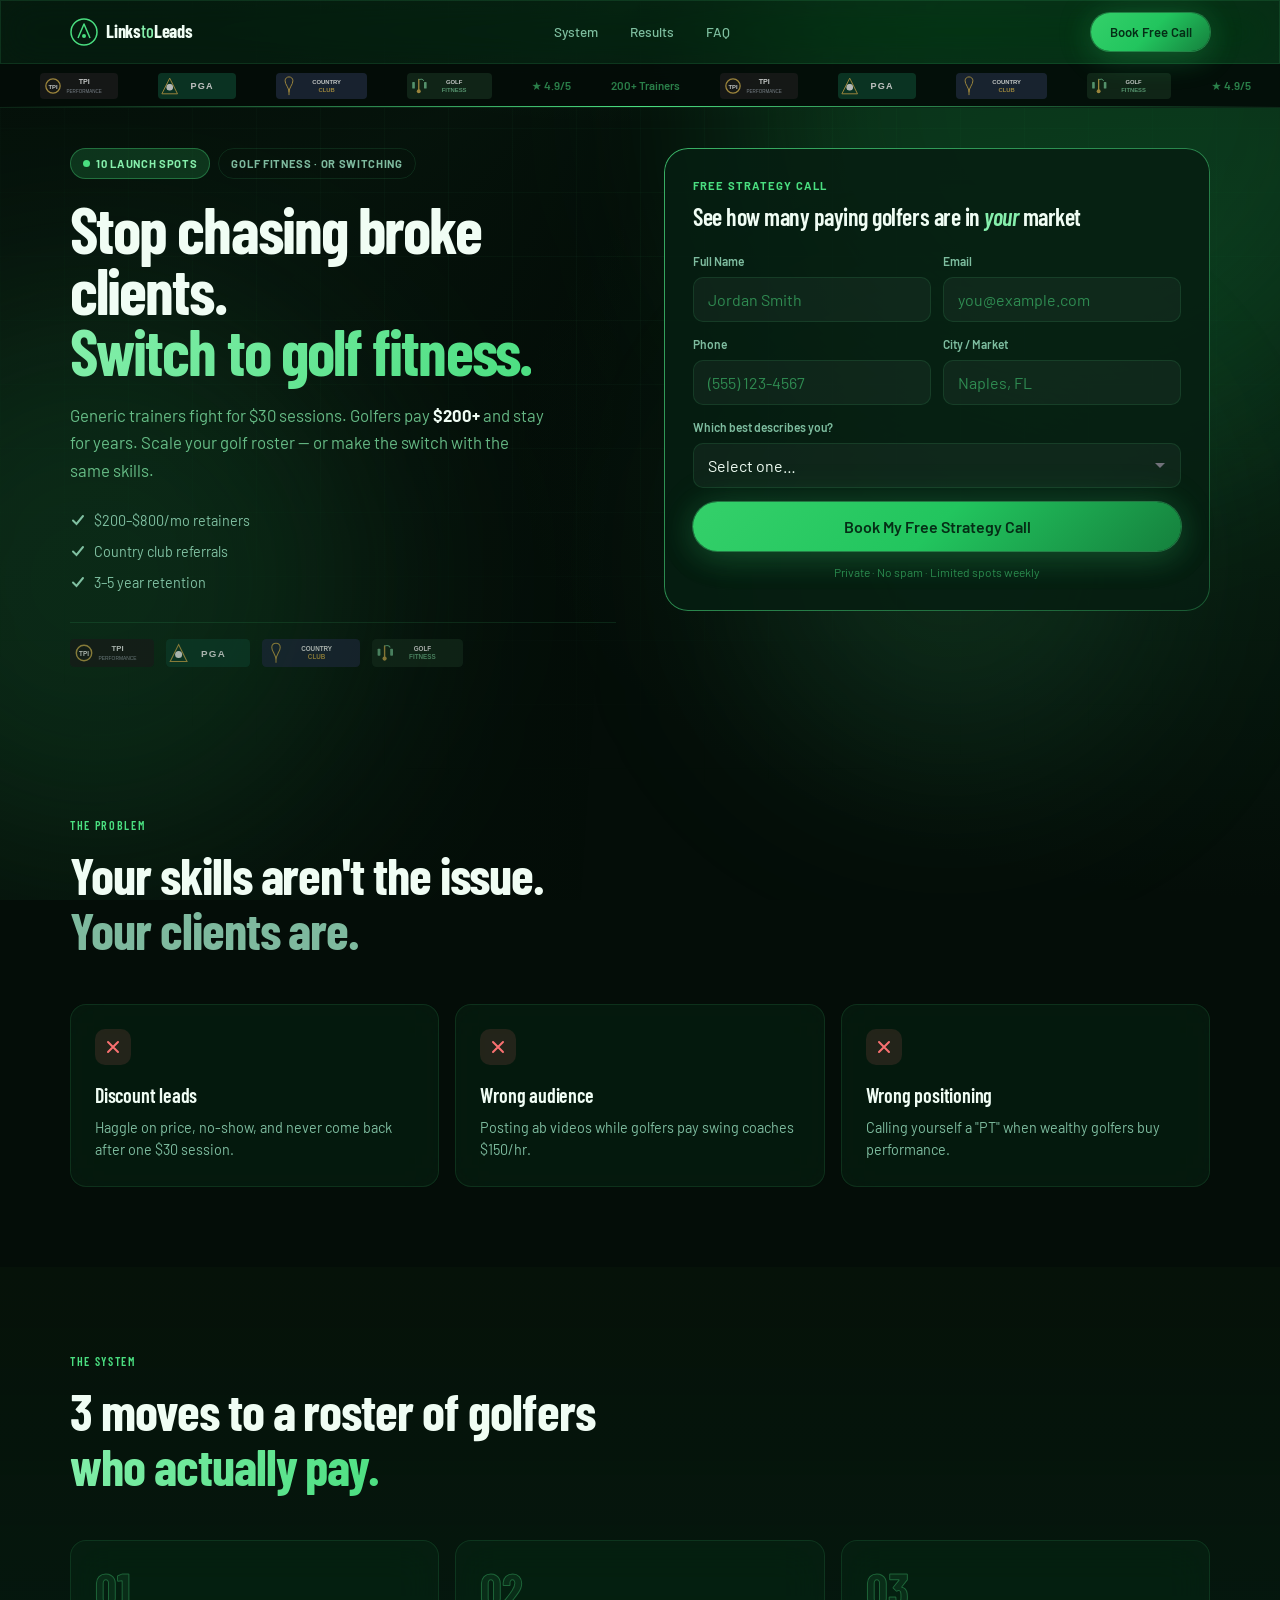
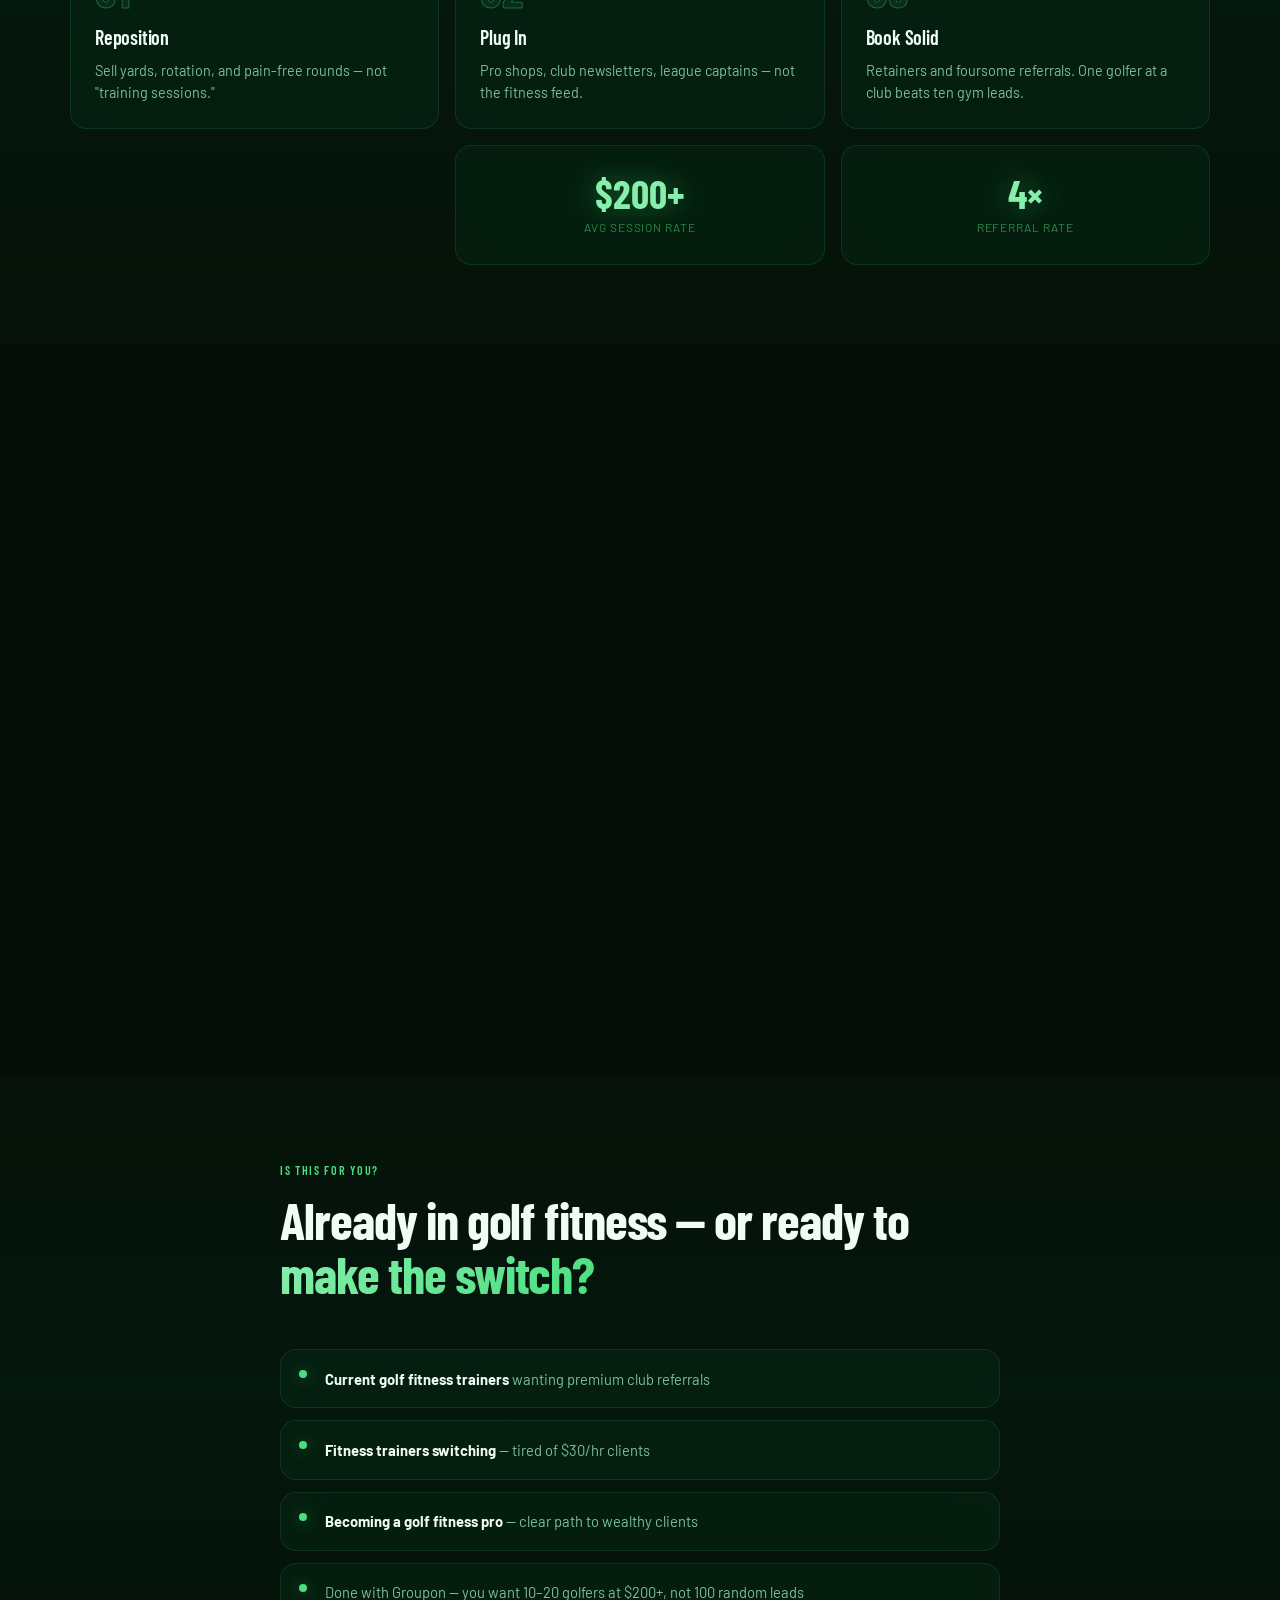
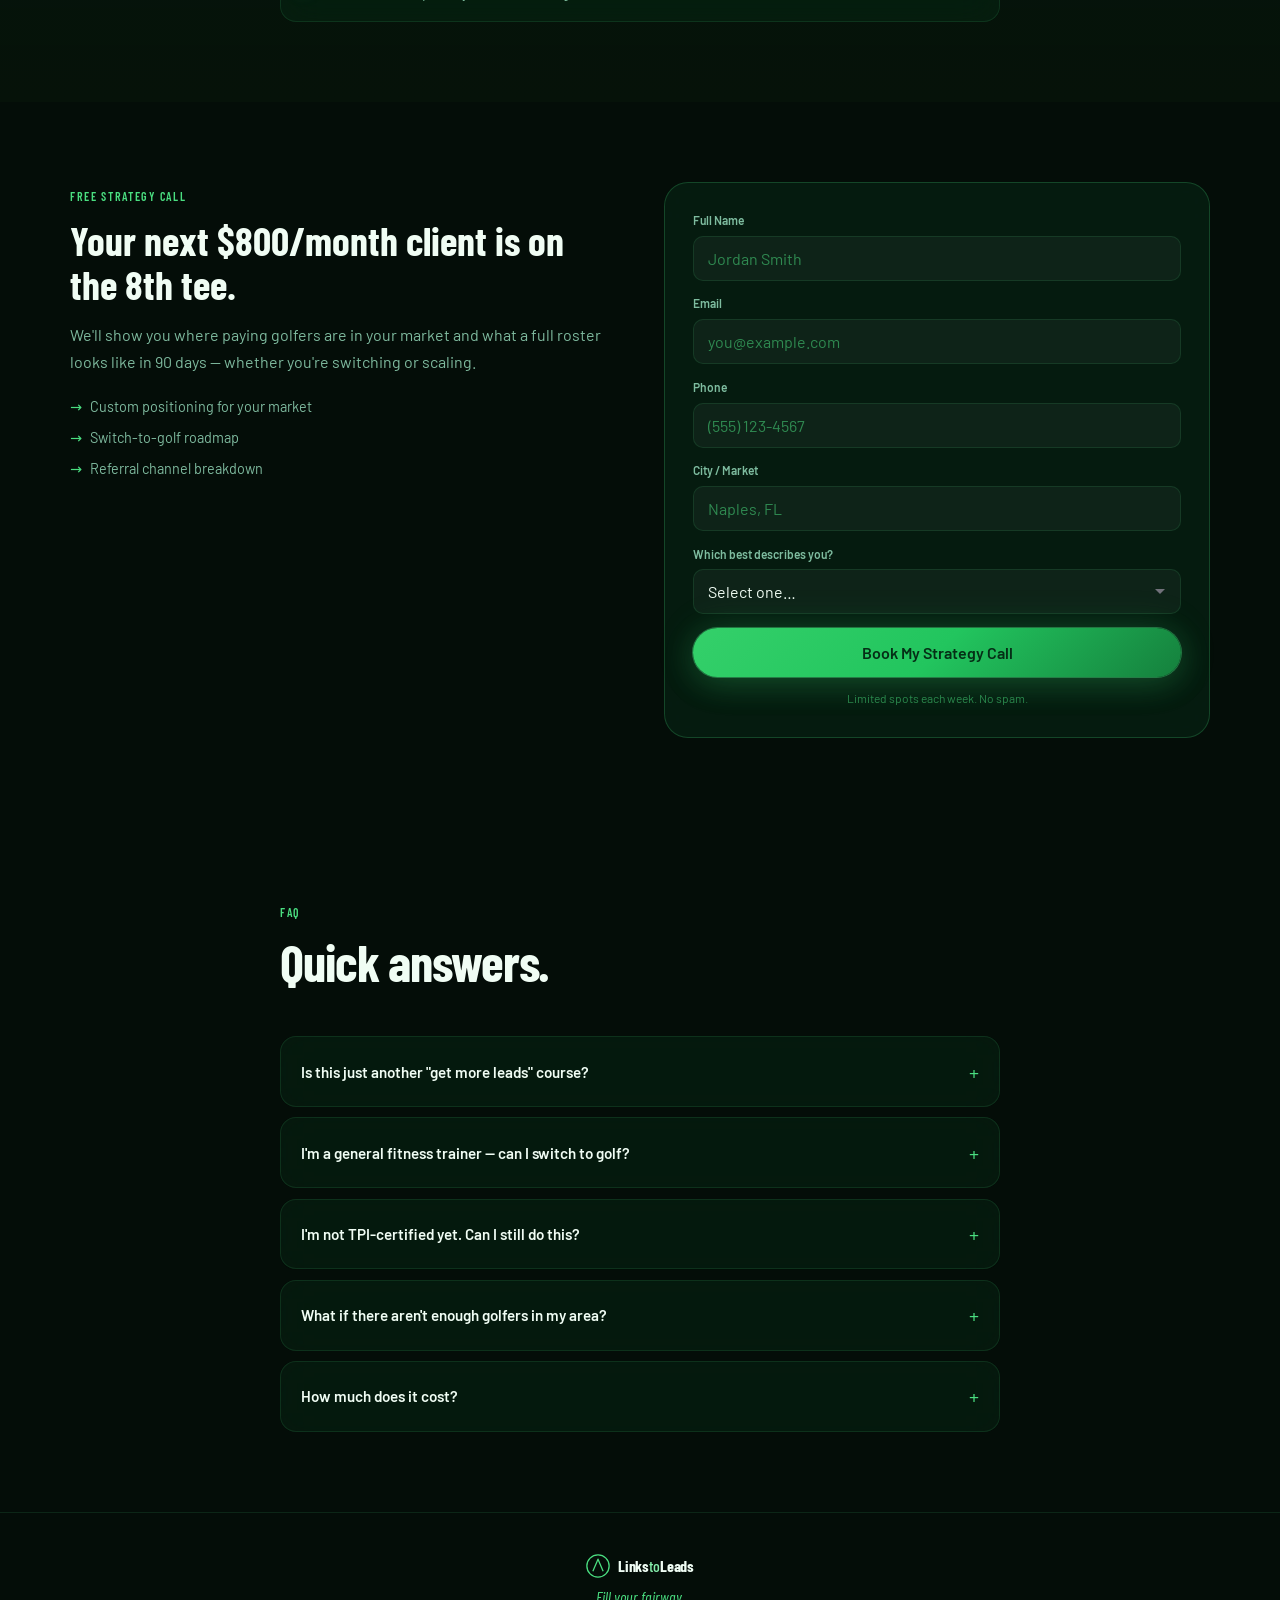
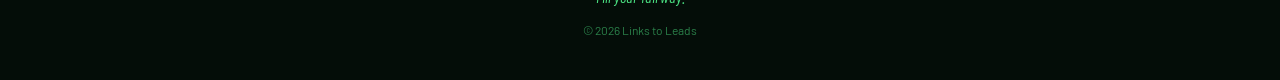
==== commit 9b32cd7b: "Deepen green palette and add Framer-style motion throughout. Floating orbs, staggered bento reveals," ====
--- a/index.html
+++ b/index.html
@@ -13,9 +13,11 @@
 <body>
   <!-- Ambient background -->
   <div class="ambient" aria-hidden="true">
-    <div class="ambient-orb ambient-orb--1"></div>
-    <div class="ambient-orb ambient-orb--2"></div>
+    <div class="ambient-orb ambient-orb--1" data-parallax="0.15"></div>
+    <div class="ambient-orb ambient-orb--2" data-parallax="0.08"></div>
+    <div class="ambient-orb ambient-orb--3" data-parallax="0.12"></div>
     <div class="ambient-grid"></div>
+    <div class="ambient-beams"></div>
   </div>
 
   <!-- Nav -->
@@ -64,7 +66,7 @@
       <div class="container hero-layout">
         <div class="hero-content">
           <div class="badge-row fade-up">
-            <span class="badge badge-gold">10 Launch Spots</span>
+            <span class="badge badge-launch"><span class="pulse-dot"></span>10 Launch Spots</span>
             <span class="badge badge-outline">Golf Fitness · Or Switching</span>
           </div>
 
@@ -93,7 +95,7 @@
         </div>
 
         <div class="hero-form-col fade-up delay-2" id="book">
-          <div class="form-card glass-strong">
+          <div class="form-card glass-strong form-glow">
             <div class="form-card-head">
               <span class="form-eyebrow">Free Strategy Call</span>
               <h2>See how many paying golfers are in <em>your</em> market</h2>
@@ -128,7 +130,7 @@
                   <option value="becoming">Want to become a golf fitness trainer</option>
                 </select>
               </div>
-              <button type="submit" class="btn btn-primary btn-lg btn-full">Book My Free Strategy Call</button>
+              <button type="submit" class="btn btn-primary btn-lg btn-full btn-shimmer">Book My Free Strategy Call</button>
               <p class="form-foot">Private · No spam · Limited spots weekly</p>
             </form>
           </div>
@@ -143,22 +145,22 @@
           <span class="section-label">The Problem</span>
           <h2>Your skills aren't the issue.<br /><span class="text-muted">Your clients are.</span></h2>
         </div>
-        <div class="bento bento-3 reveal">
-          <article class="bento-card bento-card--wide glass">
+        <div class="bento bento-3 reveal stagger-group">
+          <article class="bento-card bento-card--wide glass stagger-item">
             <span class="bento-icon bento-icon--bad">
               <svg width="20" height="20" viewBox="0 0 20 20" aria-hidden="true"><path d="M5 5l10 10M15 5L5 15" stroke="currentColor" stroke-width="2" stroke-linecap="round"/></svg>
             </span>
             <h3>Discount leads</h3>
             <p>Haggle on price, no-show, and never come back after one $30 session.</p>
           </article>
-          <article class="bento-card glass">
+          <article class="bento-card glass stagger-item">
             <span class="bento-icon bento-icon--bad">
               <svg width="20" height="20" viewBox="0 0 20 20" aria-hidden="true"><path d="M5 5l10 10M15 5L5 15" stroke="currentColor" stroke-width="2" stroke-linecap="round"/></svg>
             </span>
             <h3>Wrong audience</h3>
             <p>Posting ab videos while golfers pay swing coaches $150/hr.</p>
           </article>
-          <article class="bento-card glass">
+          <article class="bento-card glass stagger-item">
             <span class="bento-icon bento-icon--bad">
               <svg width="20" height="20" viewBox="0 0 20 20" aria-hidden="true"><path d="M5 5l10 10M15 5L5 15" stroke="currentColor" stroke-width="2" stroke-linecap="round"/></svg>
             </span>
@@ -176,28 +178,28 @@
           <span class="section-label">The System</span>
           <h2>3 moves to a roster of golfers<br /><span class="text-gradient">who actually pay.</span></h2>
         </div>
-        <div class="bento bento-steps reveal">
-          <article class="bento-card bento-card--step glass">
+        <div class="bento bento-steps reveal stagger-group">
+          <article class="bento-card bento-card--step glass stagger-item">
             <span class="step-num">01</span>
             <h3>Reposition</h3>
             <p>Sell yards, rotation, and pain-free rounds — not "training sessions."</p>
           </article>
-          <article class="bento-card bento-card--step glass">
+          <article class="bento-card bento-card--step glass stagger-item">
             <span class="step-num">02</span>
             <h3>Plug In</h3>
             <p>Pro shops, club newsletters, league captains — not the fitness feed.</p>
           </article>
-          <article class="bento-card bento-card--step glass">
+          <article class="bento-card bento-card--step glass stagger-item">
             <span class="step-num">03</span>
             <h3>Book Solid</h3>
             <p>Retainers and foursome referrals. One golfer at a club beats ten gym leads.</p>
           </article>
-          <article class="bento-card bento-card--stat glass">
-            <span class="stat-value">$200+</span>
+          <article class="bento-card bento-card--stat glass stagger-item">
+            <span class="stat-value" data-count="200">$200+</span>
             <span class="stat-label">avg session rate</span>
           </article>
-          <article class="bento-card bento-card--stat glass">
-            <span class="stat-value">4×</span>
+          <article class="bento-card bento-card--stat glass stagger-item">
+            <span class="stat-value" data-count="4">4×</span>
             <span class="stat-label">referral rate</span>
           </article>
         </div>
@@ -211,15 +213,15 @@
           <span class="section-label">Results</span>
           <h2>Other trainers are booking your<br /><span class="text-muted">dream clients right now.</span></h2>
         </div>
-        <div class="bento bento-2 reveal">
-          <blockquote class="bento-card bento-card--quote glass">
+        <div class="bento bento-2 reveal stagger-group">
+          <blockquote class="bento-card bento-card--quote glass stagger-item">
             <p>"I stopped posting ab videos and started talking about hip mobility and club speed. Three members from one country club referred their entire foursome within 60 days."</p>
             <footer>
               <strong>Marcus D.</strong>
               <span>Golf Performance Coach · Austin, TX</span>
             </footer>
           </blockquote>
-          <blockquote class="bento-card bento-card--quote glass">
+          <blockquote class="bento-card bento-card--quote glass stagger-item">
             <p>"My best client is 67, plays three times a week, and pays me $800/month. He found me through the club pro — not Instagram."</p>
             <footer>
               <strong>Lauren P.</strong>
@@ -304,7 +306,7 @@
                 <option value="becoming">Want to become a golf fitness trainer</option>
               </select>
             </div>
-            <button type="submit" class="btn btn-primary btn-lg btn-full">Book My Strategy Call</button>
+            <button type="submit" class="btn btn-primary btn-lg btn-full btn-shimmer">Book My Strategy Call</button>
             <p class="form-foot">Limited spots each week. No spam.</p>
           </form>
         </div>
--- a/styles.css
+++ b/styles.css
@@ -1,25 +1,34 @@
 /* Links to Leads — Framer-inspired · UI UX Pro Max design system */
 
 :root {
-  --bg: #09090b;
-  --bg-elevated: #111113;
-  --bg-dim: #0c0c0e;
-  --surface: rgba(255, 255, 255, 0.04);
-  --surface-hover: rgba(255, 255, 255, 0.07);
-  --border: rgba(255, 255, 255, 0.08);
-  --border-strong: rgba(255, 255, 255, 0.12);
-
-  --text: #fafafa;
-  --text-muted: #a1a1aa;
-  --text-dim: #71717a;
+  --bg: #040d08;
+  --bg-elevated: #081810;
+  --bg-dim: #061209;
+  --surface: rgba(74, 222, 128, 0.04);
+  --surface-hover: rgba(74, 222, 128, 0.09);
+  --border: rgba(74, 222, 128, 0.12);
+  --border-strong: rgba(74, 222, 128, 0.22);
+
+  --text: #f0fdf4;
+  --text-muted: rgba(167, 243, 208, 0.75);
+  --text-dim: rgba(74, 222, 128, 0.55);
+
+  --green-950: #052e16;
+  --green-900: #0a3d22;
+  --green-800: #14532d;
+  --green-700: #15803d;
+  --green-600: #22c55e;
+  --green-500: #34d06a;
+  --green-400: #4ade80;
+  --green-bright: #86efac;
+  --green-dim: rgba(52, 208, 106, 0.18);
+  --green-glow: rgba(74, 222, 128, 0.45);
 
   --gold: #d4a853;
   --gold-bright: #e8c06a;
-  --gold-dim: rgba(212, 168, 83, 0.15);
-  --green: #22c55e;
-  --green-dim: rgba(34, 197, 94, 0.12);
-  --red: #ef4444;
-  --red-dim: rgba(239, 68, 68, 0.12);
+  --gold-dim: rgba(212, 168, 83, 0.12);
+  --red: #f87171;
+  --red-dim: rgba(248, 113, 113, 0.12);
 
   --font-display: "Barlow Condensed", system-ui, sans-serif;
   --font-body: "Barlow", system-ui, sans-serif;
@@ -53,6 +62,18 @@
   overflow-x: hidden;
 }
 
+body::before {
+  content: "";
+  position: fixed;
+  inset: 0;
+  z-index: -2;
+  background:
+    radial-gradient(ellipse 100% 80% at 50% -30%, rgba(34, 197, 94, 0.18), transparent 55%),
+    radial-gradient(ellipse 60% 50% at 100% 50%, rgba(20, 83, 45, 0.25), transparent),
+    var(--bg);
+  pointer-events: none;
+}
+
 img { display: block; max-width: 100%; }
 a { color: inherit; text-decoration: none; }
 
@@ -83,54 +104,98 @@
 }
 
 .ambient-orb--1 {
-  width: 600px;
-  height: 600px;
-  top: -200px;
-  right: -100px;
-  background: rgba(34, 197, 94, 0.08);
+  width: 700px;
+  height: 700px;
+  top: -250px;
+  right: -150px;
+  background: rgba(34, 197, 94, 0.22);
+  animation: floatOrb1 14s ease-in-out infinite;
 }
 
 .ambient-orb--2 {
-  width: 500px;
-  height: 500px;
-  bottom: 10%;
-  left: -150px;
-  background: rgba(212, 168, 83, 0.06);
+  width: 550px;
+  height: 550px;
+  bottom: 5%;
+  left: -180px;
+  background: rgba(20, 83, 45, 0.35);
+  animation: floatOrb2 18s ease-in-out infinite;
+}
+
+.ambient-orb--3 {
+  width: 400px;
+  height: 400px;
+  top: 40%;
+  right: 10%;
+  background: rgba(74, 222, 128, 0.12);
+  animation: floatOrb3 12s ease-in-out infinite;
+}
+
+.ambient-beams {
+  position: absolute;
+  inset: 0;
+  background: conic-gradient(from 180deg at 50% 0%, transparent 0deg, rgba(74,222,128,0.04) 60deg, transparent 120deg);
+  animation: beamRotate 25s linear infinite;
+  opacity: 0.8;
 }
 
 .ambient-grid {
   position: absolute;
   inset: 0;
   background-image:
-    linear-gradient(rgba(255,255,255,0.02) 1px, transparent 1px),
-    linear-gradient(90deg, rgba(255,255,255,0.02) 1px, transparent 1px);
+    linear-gradient(rgba(74, 222, 128, 0.04) 1px, transparent 1px),
+    linear-gradient(90deg, rgba(74, 222, 128, 0.04) 1px, transparent 1px);
   background-size: 64px 64px;
   mask-image: radial-gradient(ellipse 80% 60% at 50% 30%, black, transparent);
+  animation: gridDrift 20s linear infinite;
 }
 
 /* ── Glass ── */
 
 .glass {
-  background: rgba(255, 255, 255, 0.03);
-  backdrop-filter: blur(20px) saturate(1.4);
-  -webkit-backdrop-filter: blur(20px) saturate(1.4);
+  background: rgba(10, 40, 24, 0.45);
+  backdrop-filter: blur(20px) saturate(1.5);
+  -webkit-backdrop-filter: blur(20px) saturate(1.5);
   border: 1px solid var(--border);
 }
 
 .glass-strong {
-  background: rgba(17, 17, 19, 0.85);
-  backdrop-filter: blur(24px) saturate(1.5);
-  -webkit-backdrop-filter: blur(24px) saturate(1.5);
+  background: rgba(6, 30, 18, 0.88);
+  backdrop-filter: blur(24px) saturate(1.6);
+  -webkit-backdrop-filter: blur(24px) saturate(1.6);
   border: 1px solid var(--border-strong);
 }
 
+.form-glow {
+  position: relative;
+  animation: formGlow 4s ease-in-out infinite;
+}
+
+.form-glow::before {
+  content: "";
+  position: absolute;
+  inset: -1px;
+  border-radius: inherit;
+  padding: 1px;
+  background: linear-gradient(135deg, var(--green-400), transparent 40%, var(--gold), transparent 70%, var(--green-500));
+  background-size: 300% 300%;
+  animation: borderSpin 8s linear infinite;
+  -webkit-mask: linear-gradient(#fff 0 0) content-box, linear-gradient(#fff 0 0);
+  mask: linear-gradient(#fff 0 0) content-box, linear-gradient(#fff 0 0);
+  -webkit-mask-composite: xor;
+  mask-composite: exclude;
+  pointer-events: none;
+  opacity: 0.7;
+}
+
 /* ── Typography ── */
 
 .text-gradient {
-  background: linear-gradient(135deg, var(--gold-bright), var(--gold), #b8923f);
+  background: linear-gradient(135deg, var(--green-bright), var(--green-400), var(--green-600), var(--gold-bright));
+  background-size: 300% 300%;
   -webkit-background-clip: text;
   -webkit-text-fill-color: transparent;
   background-clip: text;
+  animation: gradientShift 5s ease infinite;
 }
 
 .text-muted { color: var(--text-muted); }
@@ -142,7 +207,7 @@
   font-weight: 600;
   letter-spacing: 0.14em;
   text-transform: uppercase;
-  color: var(--gold);
+  color: var(--green-400);
   margin-bottom: 0.75rem;
 }
 
@@ -179,13 +244,27 @@
 }
 
 .btn-primary {
-  background: linear-gradient(135deg, var(--gold-bright), var(--gold));
-  color: #0a0a0a;
-  box-shadow: 0 0 0 1px rgba(212,168,83,0.3), 0 8px 32px rgba(212,168,83,0.25);
+  background: linear-gradient(135deg, var(--green-500), var(--green-600), var(--green-700));
+  color: #052e16;
+  box-shadow: 0 0 0 1px rgba(74,222,128,0.4), 0 8px 32px var(--green-dim), 0 0 40px rgba(74,222,128,0.15);
+  position: relative;
+  overflow: hidden;
 }
 
 .btn-primary:hover {
-  box-shadow: 0 0 0 1px rgba(212,168,83,0.5), 0 12px 40px rgba(212,168,83,0.35);
+  box-shadow: 0 0 0 1px rgba(74,222,128,0.6), 0 12px 40px var(--green-glow), 0 0 60px rgba(74,222,128,0.25);
+  transform: translateY(-3px) scale(1.02);
+}
+
+.btn-shimmer::after {
+  content: "";
+  position: absolute;
+  top: 0;
+  left: -100%;
+  width: 60%;
+  height: 100%;
+  background: linear-gradient(90deg, transparent, rgba(255,255,255,0.35), transparent);
+  animation: btnShimmer 3s ease-in-out infinite;
 }
 
 .btn-sm { padding: 0.55rem 1.15rem; font-size: 0.82rem; }
@@ -221,8 +300,8 @@
   letter-spacing: -0.01em;
 }
 
-.brand-icon { color: var(--gold); flex-shrink: 0; }
-.brand-accent { color: var(--gold); font-weight: 500; }
+.brand-icon { color: var(--green-400); flex-shrink: 0; }
+.brand-accent { color: var(--green-bright); font-weight: 500; }
 
 .nav-links {
   display: flex;
@@ -248,9 +327,20 @@
   z-index: 99;
   height: var(--marquee-h);
   border-bottom: 1px solid var(--border);
-  background: rgba(9, 9, 11, 0.9);
+  background: rgba(4, 13, 8, 0.92);
   backdrop-filter: blur(12px);
   overflow: hidden;
+}
+
+.marquee-wrap::after {
+  content: "";
+  position: absolute;
+  bottom: 0;
+  left: 0;
+  right: 0;
+  height: 1px;
+  background: linear-gradient(90deg, transparent, var(--green-400), transparent);
+  animation: marqueeLine 3s ease-in-out infinite;
 }
 
 .marquee { overflow: hidden; height: 100%; }
@@ -302,6 +392,25 @@
   border-radius: 100px;
 }
 
+.badge-launch {
+  background: var(--green-dim);
+  color: var(--green-bright);
+  border: 1px solid rgba(74, 222, 128, 0.35);
+  display: inline-flex;
+  align-items: center;
+  gap: 0.4rem;
+  animation: badgePulse 2.5s ease-in-out infinite;
+}
+
+.pulse-dot {
+  width: 7px;
+  height: 7px;
+  border-radius: 50%;
+  background: var(--green-400);
+  box-shadow: 0 0 0 0 var(--green-glow);
+  animation: pulseRing 2s ease-out infinite;
+}
+
 .badge-gold {
   background: var(--gold-dim);
   color: var(--gold-bright);
@@ -338,7 +447,7 @@
 
 .hero-desc {
   font-size: 1.05rem;
-  color: var(--text-muted);
+  color: rgba(134, 239, 172, 0.75);
   line-height: 1.65;
   margin-bottom: 1.5rem;
   max-width: 480px;
@@ -404,7 +513,7 @@
   font-weight: 700;
   letter-spacing: 0.1em;
   text-transform: uppercase;
-  color: var(--gold);
+  color: var(--green-400);
   margin-bottom: 0.5rem;
 }
 
@@ -418,7 +527,7 @@
 
 .form-card-head em {
   font-style: italic;
-  color: var(--gold-bright);
+  color: var(--green-bright);
 }
 
 .form-row {
@@ -485,7 +594,7 @@
 }
 
 .section-dim {
-  background: var(--bg-dim);
+  background: linear-gradient(180deg, var(--bg-dim), rgba(6, 30, 18, 0.6), var(--bg-dim));
 }
 
 /* ── Bento grid ── */
@@ -511,13 +620,14 @@
 .bento-card {
   border-radius: var(--radius-md);
   padding: 1.5rem;
-  transition: transform 0.35s var(--ease-out), border-color 0.35s, background 0.35s;
+  transition: transform 0.45s var(--ease-spring), border-color 0.35s, box-shadow 0.35s, background 0.35s;
 }
 
 .bento-card:hover {
-  transform: translateY(-4px);
-  border-color: var(--border-strong);
-  background: var(--surface-hover);
+  transform: translateY(-6px) scale(1.01);
+  border-color: rgba(74, 222, 128, 0.35);
+  background: rgba(74, 222, 128, 0.08);
+  box-shadow: 0 20px 50px rgba(0, 0, 0, 0.35), 0 0 40px rgba(74, 222, 128, 0.12);
 }
 
 .bento-card--wide { grid-column: span 1; }
@@ -557,9 +667,15 @@
   font-size: 3rem;
   font-weight: 700;
   line-height: 1;
-  color: rgba(255, 255, 255, 0.06);
-  -webkit-text-stroke: 1px rgba(212, 168, 83, 0.25);
+  color: rgba(74, 222, 128, 0.08);
+  -webkit-text-stroke: 1px rgba(74, 222, 128, 0.35);
   margin-bottom: 0.5rem;
+  transition: color 0.4s, -webkit-text-stroke 0.4s;
+}
+
+.bento-card--step:hover .step-num {
+  color: rgba(74, 222, 128, 0.15);
+  -webkit-text-stroke: 1px rgba(134, 239, 172, 0.6);
 }
 
 .bento-card--stat {
@@ -578,8 +694,9 @@
   font-family: var(--font-display);
   font-size: 2.5rem;
   font-weight: 700;
-  color: var(--gold-bright);
+  color: var(--green-bright);
   line-height: 1;
+  text-shadow: 0 0 30px var(--green-glow);
 }
 
 .stat-label {
@@ -631,7 +748,7 @@
 }
 
 .compare-before h4 { color: var(--text-dim); }
-.compare-after h4 { color: var(--gold); }
+.compare-after h4 { color: var(--green-400); }
 
 .compare-card ul {
   list-style: none;
@@ -691,8 +808,9 @@
   width: 8px;
   height: 8px;
   border-radius: 50%;
-  background: var(--gold);
-  box-shadow: 0 0 12px rgba(212, 168, 83, 0.5);
+  background: var(--green-400);
+  box-shadow: 0 0 16px var(--green-glow);
+  animation: pulseRing 2.5s ease-out infinite;
 }
 
 .check-grid strong { color: var(--text); }
@@ -738,7 +856,7 @@
   content: "→";
   position: absolute;
   left: 0;
-  color: var(--gold);
+  color: var(--green-400);
 }
 
 /* FAQ */
@@ -773,8 +891,8 @@
   content: "+";
   font-size: 1.25rem;
   font-weight: 400;
-  color: var(--gold);
-  transition: transform 0.25s var(--ease-out);
+  color: var(--green-400);
+  transition: transform 0.35s var(--ease-spring);
 }
 
 .faq-item[open] summary::after {
@@ -811,7 +929,7 @@
   font-family: var(--font-display);
   font-style: italic;
   font-size: 1rem;
-  color: var(--gold);
+  color: var(--green-400);
 }
 
 .footer-copy {
@@ -839,8 +957,8 @@
 
 .reveal {
   opacity: 0;
-  transform: translateY(32px);
-  transition: opacity 0.7s var(--ease-out), transform 0.7s var(--ease-out);
+  transform: translateY(40px);
+  transition: opacity 0.8s var(--ease-out), transform 0.8s var(--ease-out);
 }
 
 .reveal.visible {
@@ -848,10 +966,117 @@
   transform: translateY(0);
 }
 
-/* Nav scroll state */
+.stagger-item {
+  opacity: 0;
+  transform: translateY(28px) scale(0.97);
+  transition: opacity 0.6s var(--ease-out), transform 0.6s var(--ease-spring);
+}
+
+.stagger-group.visible .stagger-item {
+  opacity: 1;
+  transform: translateY(0) scale(1);
+}
+
+.stagger-group.visible .stagger-item:nth-child(1) { transition-delay: 0.05s; }
+.stagger-group.visible .stagger-item:nth-child(2) { transition-delay: 0.12s; }
+.stagger-group.visible .stagger-item:nth-child(3) { transition-delay: 0.19s; }
+.stagger-group.visible .stagger-item:nth-child(4) { transition-delay: 0.26s; }
+.stagger-group.visible .stagger-item:nth-child(5) { transition-delay: 0.33s; }
+
+.stat-value.pop {
+  animation: statPop 0.6s var(--ease-spring);
+}
+
 .nav.scrolled {
-  background: rgba(9, 9, 11, 0.92);
+  background: rgba(4, 13, 8, 0.94);
   border-bottom: 1px solid var(--border);
+  box-shadow: 0 8px 32px rgba(0, 0, 0, 0.3);
+}
+
+.nav-links a {
+  position: relative;
+}
+
+.nav-links a::after {
+  content: "";
+  position: absolute;
+  bottom: -4px;
+  left: 0;
+  width: 0;
+  height: 2px;
+  background: var(--green-400);
+  transition: width 0.3s var(--ease-out);
+  box-shadow: 0 0 8px var(--green-glow);
+}
+
+.nav-links a:hover::after { width: 100%; }
+
+@keyframes floatOrb1 {
+  0%, 100% { transform: translate(0, 0) scale(1); }
+  33% { transform: translate(-30px, 40px) scale(1.05); }
+  66% { transform: translate(20px, -20px) scale(0.95); }
+}
+
+@keyframes floatOrb2 {
+  0%, 100% { transform: translate(0, 0); }
+  50% { transform: translate(40px, -30px); }
+}
+
+@keyframes floatOrb3 {
+  0%, 100% { transform: translate(0, 0) scale(1); }
+  50% { transform: translate(-25px, 35px) scale(1.08); }
+}
+
+@keyframes beamRotate {
+  to { transform: rotate(360deg); }
+}
+
+@keyframes gridDrift {
+  from { background-position: 0 0; }
+  to { background-position: 64px 64px; }
+}
+
+@keyframes gradientShift {
+  0%, 100% { background-position: 0% 50%; }
+  50% { background-position: 100% 50%; }
+}
+
+@keyframes btnShimmer {
+  0% { left: -100%; }
+  50%, 100% { left: 150%; }
+}
+
+@keyframes formGlow {
+  0%, 100% { box-shadow: 0 0 40px rgba(74, 222, 128, 0.12), 0 20px 60px rgba(0,0,0,0.4); }
+  50% { box-shadow: 0 0 60px rgba(74, 222, 128, 0.22), 0 24px 70px rgba(0,0,0,0.45); }
+}
+
+@keyframes borderSpin {
+  0% { background-position: 0% 50%; }
+  50% { background-position: 100% 50%; }
+  100% { background-position: 0% 50%; }
+}
+
+@keyframes badgePulse {
+  0%, 100% { box-shadow: 0 0 0 0 rgba(74, 222, 128, 0); }
+  50% { box-shadow: 0 0 20px rgba(74, 222, 128, 0.25); }
+}
+
+@keyframes pulseRing {
+  0% { box-shadow: 0 0 0 0 var(--green-glow); }
+  70% { box-shadow: 0 0 0 8px rgba(74, 222, 128, 0); }
+  100% { box-shadow: 0 0 0 0 rgba(74, 222, 128, 0); }
+}
+
+@keyframes marqueeLine {
+  0%, 100% { opacity: 0.3; transform: scaleX(0.5); }
+  50% { opacity: 1; transform: scaleX(1); }
+}
+
+@keyframes statPop {
+  0% { transform: scale(0.8); opacity: 0; }
+  60% { transform: scale(1.08); }
+  100% { transform: scale(1); opacity: 1; }
 }
 
 /* ── Responsive ── */
@@ -917,4 +1142,7 @@
   }
 
   .marquee-track { animation: none; }
-}
+  .ambient-orb, .ambient-beams, .ambient-grid { animation: none !important; }
+  .text-gradient, .btn-shimmer::after, .form-glow, .badge-launch { animation: none !important; }
+  .stagger-item { opacity: 1; transform: none; }
+}
